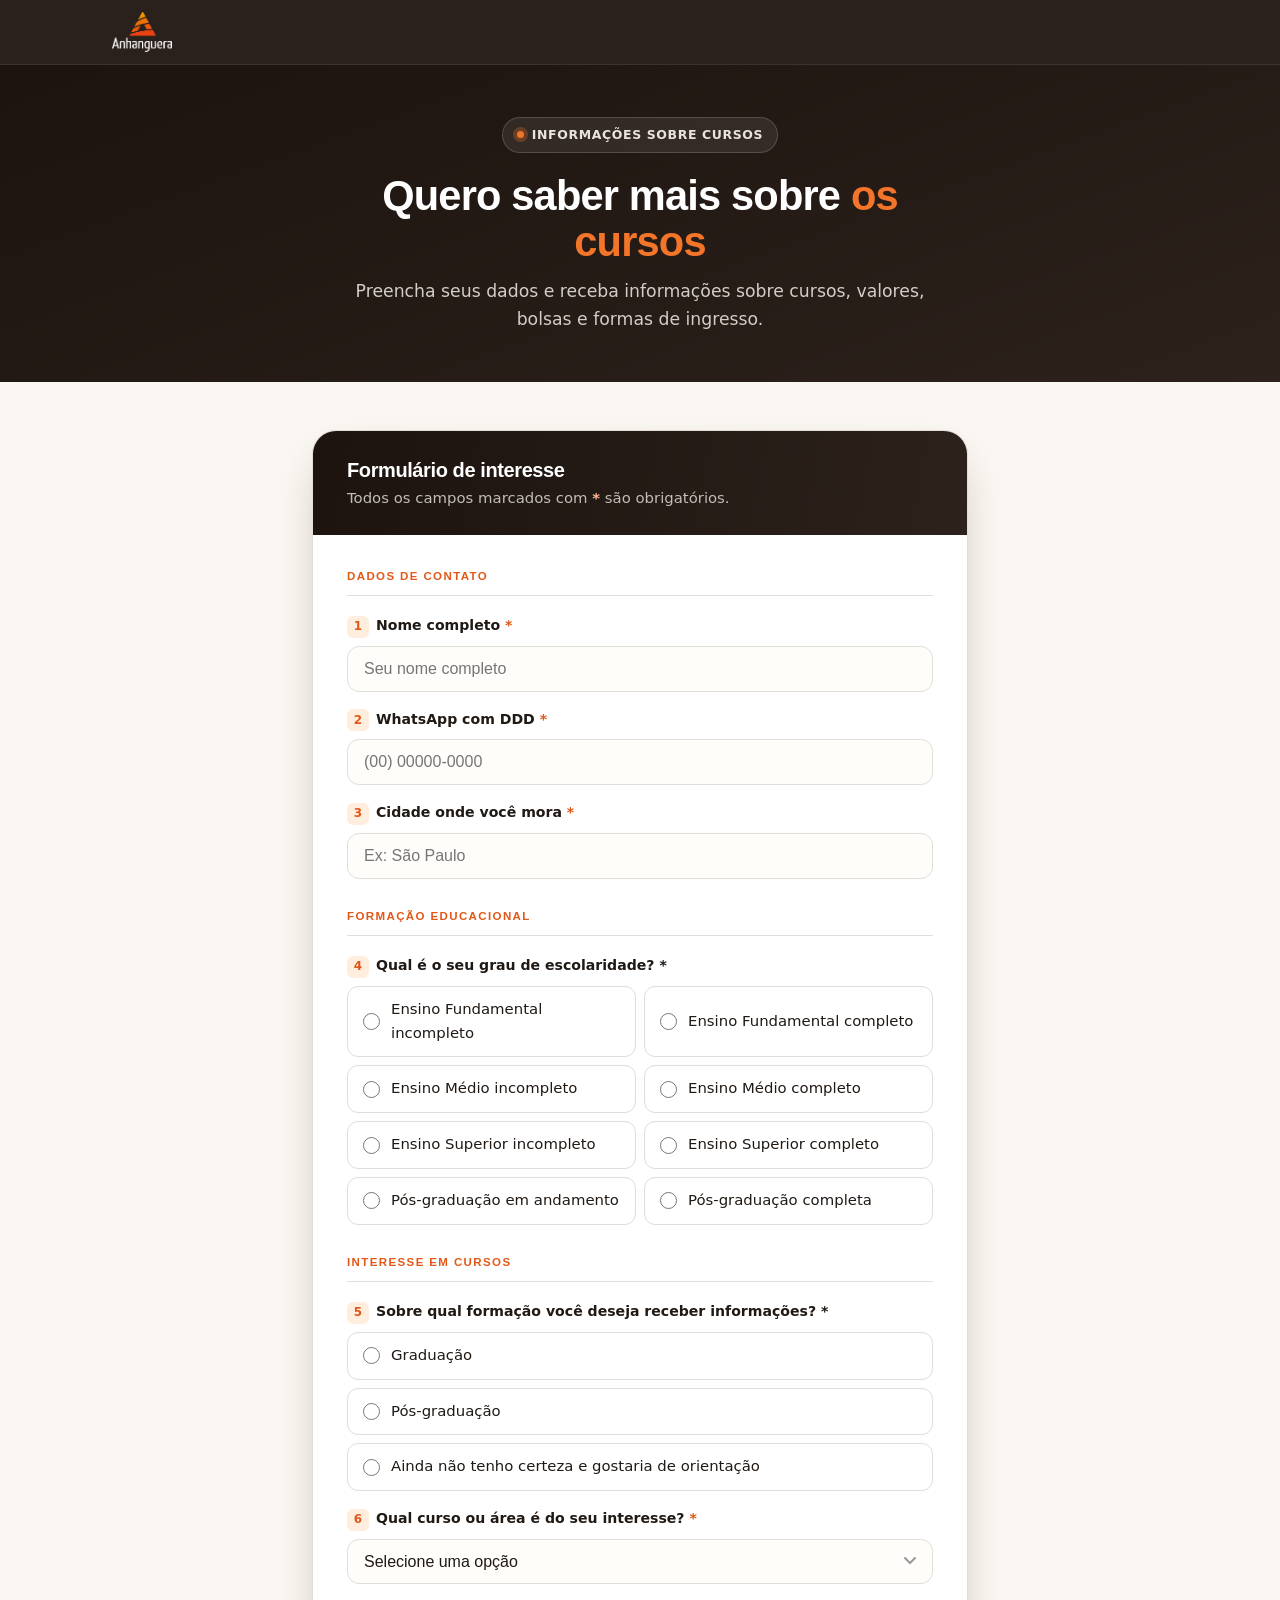
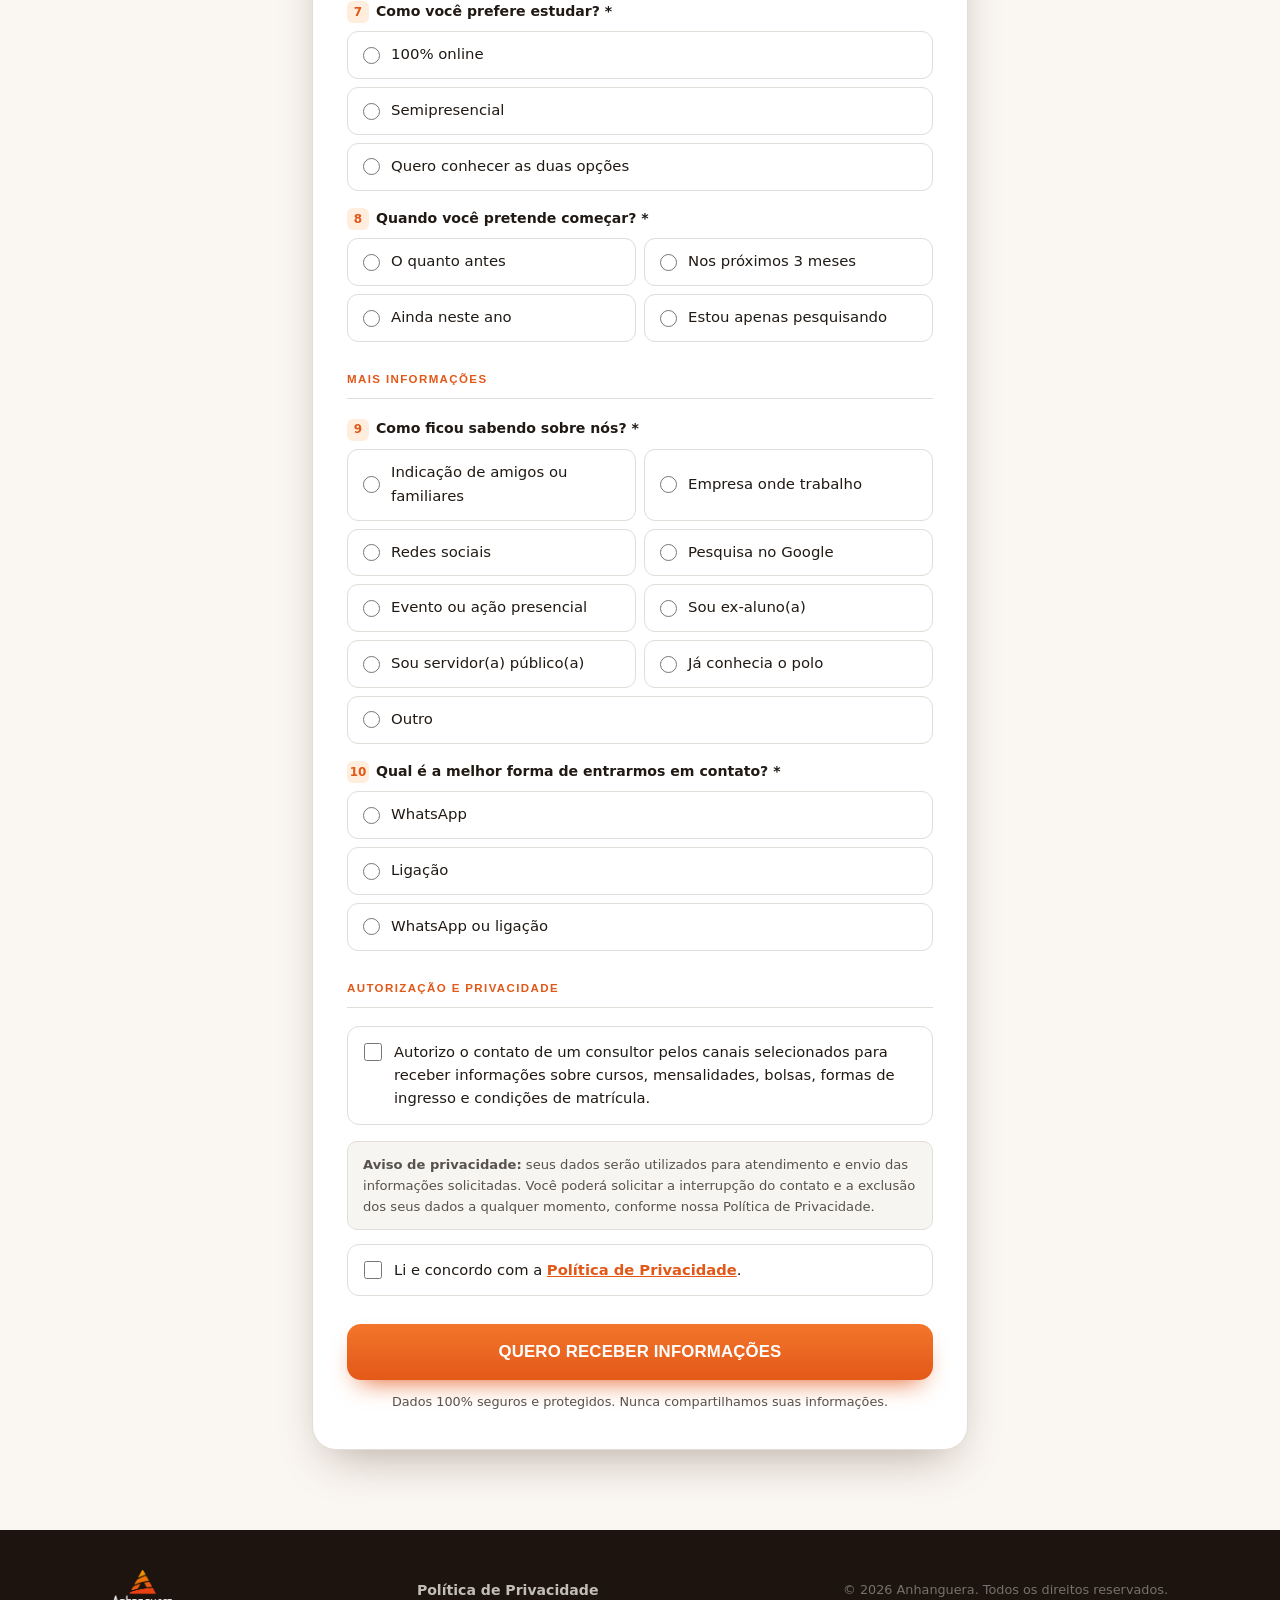
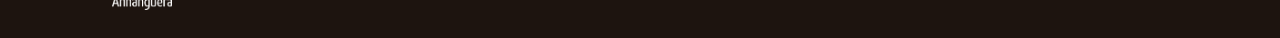
==== index.html @ dcc7cdaf "Primeiro commit" ====
<!DOCTYPE html>
<html lang="pt-BR">
<head>
<meta charset="UTF-8" />
<meta name="viewport" content="width=device-width, initial-scale=1.0" />
<title>Quero saber mais sobre os cursos — Anhanguera</title>
<meta name="description" content="Preencha seus dados e receba informações sobre cursos, valores, bolsas e formas de ingresso." />
<meta http-equiv="Content-Security-Policy" content="default-src 'self'; script-src 'self'; style-src 'self' 'unsafe-inline' https://fonts.googleapis.com; font-src 'self' https://fonts.gstatic.com; img-src 'self' data: blob:; connect-src 'self' https://script.google.com https://script.googleusercontent.com; frame-ancestors 'none'; base-uri 'self'; object-src 'none'; form-action 'self';" />
<meta name="referrer" content="strict-origin-when-cross-origin" />
<link rel="icon" type="image/png" href="assets/anhanguera-logo-colorido-vertical2.png" />
<link rel="preconnect" href="https://fonts.googleapis.com" />
<link rel="preconnect" href="https://fonts.gstatic.com" crossorigin />
<link href="https://fonts.googleapis.com/css2?family=Montserrat:wght@600;700;800;900&family=Manrope:wght@400;500;600;700&display=swap" rel="stylesheet" />
<link rel="stylesheet" href="style.css" />
<script src="script.js" defer></script>
</head>
<body>

<!-- ============ HEADER ============ -->
<header>
  <div class="wrap nav">
    <a class="logo" href="#" aria-label="Anhanguera">
      <img src="assets/anhanguera-logo-colorido-vertical.png" alt="Anhanguera" class="logo-img" />
    </a>
  </div>
</header>

<!-- ============ HERO ============ -->
<section class="page-hero">
  <div class="wrap reveal">
    <span class="tag"><span class="tag-dot"></span>Informações sobre cursos</span>
    <h1>Quero saber mais sobre <em>os cursos</em></h1>
    <p>Preencha seus dados e receba informações sobre cursos, valores, bolsas e formas de ingresso.</p>
  </div>
</section>

<!-- ============ FORM ============ -->
<section class="form-area">
  <div class="wrap">

    <div class="form-card reveal" id="formCard">

      <div class="form-card-header">
        <h2>Formulário de interesse</h2>
        <p>Todos os campos marcados com <strong style="color:oklch(0.85 0.10 47)">*</strong> são obrigatórios.</p>
      </div>

      <div class="form-body">
        <form id="leadForm" novalidate autocomplete="on">

          <!-- ── DADOS DE CONTATO ── -->
          <div class="form-group">
            <div class="form-group-title">Dados de contato</div>

            <div class="field">
              <label class="field-label" for="nome">
                <span class="q-num">1</span>Nome completo <span class="req">*</span>
              </label>
              <input type="text" id="nome" name="nome" autocomplete="name" placeholder="Seu nome completo" required />
              <span class="err">Informe seu nome completo.</span>
            </div>

            <div class="field">
              <label class="field-label" for="whatsapp">
                <span class="q-num">2</span>WhatsApp com DDD <span class="req">*</span>
              </label>
              <input type="tel" id="whatsapp" name="whatsapp" inputmode="numeric" autocomplete="tel" placeholder="(00) 00000-0000" required />
              <span class="err">Informe um WhatsApp válido com DDD.</span>
            </div>

            <div class="field">
              <label class="field-label" for="cidade">
                <span class="q-num">3</span>Cidade onde você mora <span class="req">*</span>
              </label>
              <input type="text" id="cidade" name="cidade" autocomplete="address-level2" placeholder="Ex: São Paulo" required />
              <span class="err">Informe sua cidade.</span>
            </div>
          </div>

          <!-- ── ESCOLARIDADE ── -->
          <div class="form-group">
            <div class="form-group-title">Formação educacional</div>

            <div class="field">
              <div class="field-label">
                <span class="q-num">4</span>Qual é o seu grau de escolaridade? <span class="req">*</span>
              </div>
              <div class="radio-group two-col">
                <label class="radio-pill">
                  <input type="radio" name="escolaridade" value="Ensino Fundamental incompleto" required />
                  <span>Ensino Fundamental incompleto</span>
                </label>
                <label class="radio-pill">
                  <input type="radio" name="escolaridade" value="Ensino Fundamental completo" />
                  <span>Ensino Fundamental completo</span>
                </label>
                <label class="radio-pill">
                  <input type="radio" name="escolaridade" value="Ensino Médio incompleto" />
                  <span>Ensino Médio incompleto</span>
                </label>
                <label class="radio-pill">
                  <input type="radio" name="escolaridade" value="Ensino Médio completo" />
                  <span>Ensino Médio completo</span>
                </label>
                <label class="radio-pill">
                  <input type="radio" name="escolaridade" value="Ensino Superior incompleto" />
                  <span>Ensino Superior incompleto</span>
                </label>
                <label class="radio-pill">
                  <input type="radio" name="escolaridade" value="Ensino Superior completo" />
                  <span>Ensino Superior completo</span>
                </label>
                <label class="radio-pill">
                  <input type="radio" name="escolaridade" value="Pós-graduação em andamento" />
                  <span>Pós-graduação em andamento</span>
                </label>
                <label class="radio-pill">
                  <input type="radio" name="escolaridade" value="Pós-graduação completa" />
                  <span>Pós-graduação completa</span>
                </label>
              </div>
              <span class="err">Selecione seu grau de escolaridade.</span>
            </div>
          </div>

          <!-- ── INTERESSE EM CURSOS ── -->
          <div class="form-group">
            <div class="form-group-title">Interesse em cursos</div>

            <div class="field">
              <div class="field-label">
                <span class="q-num">5</span>Sobre qual formação você deseja receber informações? <span class="req">*</span>
              </div>
              <div class="radio-group">
                <label class="radio-pill">
                  <input type="radio" name="formacao" value="Graduação" required />
                  <span>Graduação</span>
                </label>
                <label class="radio-pill">
                  <input type="radio" name="formacao" value="Pós-graduação" />
                  <span>Pós-graduação</span>
                </label>
                <label class="radio-pill">
                  <input type="radio" name="formacao" value="Ainda não tenho certeza e gostaria de orientação" />
                  <span>Ainda não tenho certeza e gostaria de orientação</span>
                </label>
              </div>
              <span class="err">Selecione uma opção.</span>
            </div>

            <div class="field">
              <label class="field-label" for="curso">
                <span class="q-num">6</span>Qual curso ou área é do seu interesse? <span class="req">*</span>
              </label>
              <select id="curso" name="curso" required>
                <option value="" disabled selected>Selecione uma opção</option>
                <optgroup label="── Graduação ──">
                  <option value="Administração">Administração</option>
                  <option value="Análise e Desenvolvimento de Sistemas">Análise e Desenvolvimento de Sistemas</option>
                  <option value="Biomedicina">Biomedicina</option>
                  <option value="Ciências Contábeis">Ciências Contábeis</option>
                  <option value="Direito">Direito</option>
                  <option value="Educação Física">Educação Física</option>
                  <option value="Enfermagem">Enfermagem</option>
                  <option value="Engenharia Civil">Engenharia Civil</option>
                  <option value="Engenharia de Produção">Engenharia de Produção</option>
                  <option value="Engenharia Elétrica">Engenharia Elétrica</option>
                  <option value="Engenharia Mecânica">Engenharia Mecânica</option>
                  <option value="Farmácia">Farmácia</option>
                  <option value="Fisioterapia">Fisioterapia</option>
                  <option value="Gestão Comercial">Gestão Comercial</option>
                  <option value="Gestão de Recursos Humanos">Gestão de Recursos Humanos</option>
                  <option value="Jornalismo">Jornalismo</option>
                  <option value="Logística">Logística</option>
                  <option value="Marketing">Marketing</option>
                  <option value="Medicina Veterinária">Medicina Veterinária</option>
                  <option value="Nutrição">Nutrição</option>
                  <option value="Pedagogia">Pedagogia</option>
                  <option value="Psicologia">Psicologia</option>
                  <option value="Publicidade e Propaganda">Publicidade e Propaganda</option>
                  <option value="Segurança do Trabalho">Segurança do Trabalho</option>
                  <option value="Serviço Social">Serviço Social</option>
                  <option value="Sistemas de Informação">Sistemas de Informação</option>
                  <option value="Turismo">Turismo</option>
                </optgroup>
                <optgroup label="── Pós-graduação ──">
                  <option value="MBA em Gestão Empresarial">MBA em Gestão Empresarial</option>
                  <option value="MBA em Marketing">MBA em Marketing</option>
                  <option value="MBA em Recursos Humanos">MBA em Recursos Humanos</option>
                  <option value="MBA em Finanças e Controladoria">MBA em Finanças e Controladoria</option>
                  <option value="MBA em Gestão de Projetos">MBA em Gestão de Projetos</option>
                  <option value="MBA em Logística e Supply Chain">MBA em Logística e Supply Chain</option>
                  <option value="Especialização em Educação">Especialização em Educação</option>
                  <option value="Especialização em Saúde">Especialização em Saúde</option>
                  <option value="Especialização em Direito">Especialização em Direito</option>
                </optgroup>
                <optgroup label="──────────────">
                  <option value="Outro curso ou área">Outro curso ou área</option>
                  <option value="Ainda não sei qual curso escolher">Ainda não sei qual curso escolher</option>
                </optgroup>
              </select>
              <span class="err">Selecione um curso ou área de interesse.</span>
            </div>

            <div class="field">
              <div class="field-label">
                <span class="q-num">7</span>Como você prefere estudar? <span class="req">*</span>
              </div>
              <div class="radio-group">
                <label class="radio-pill">
                  <input type="radio" name="modalidade" value="100% online" required />
                  <span>100% online</span>
                </label>
                <label class="radio-pill">
                  <input type="radio" name="modalidade" value="Semipresencial" />
                  <span>Semipresencial</span>
                </label>
                <label class="radio-pill">
                  <input type="radio" name="modalidade" value="Quero conhecer as duas opções" />
                  <span>Quero conhecer as duas opções</span>
                </label>
              </div>
              <span class="err">Selecione uma modalidade.</span>
            </div>

            <div class="field">
              <div class="field-label">
                <span class="q-num">8</span>Quando você pretende começar? <span class="req">*</span>
              </div>
              <div class="radio-group two-col">
                <label class="radio-pill">
                  <input type="radio" name="quando" value="O quanto antes" required />
                  <span>O quanto antes</span>
                </label>
                <label class="radio-pill">
                  <input type="radio" name="quando" value="Nos próximos 3 meses" />
                  <span>Nos próximos 3 meses</span>
                </label>
                <label class="radio-pill">
                  <input type="radio" name="quando" value="Ainda neste ano" />
                  <span>Ainda neste ano</span>
                </label>
                <label class="radio-pill">
                  <input type="radio" name="quando" value="Estou apenas pesquisando" />
                  <span>Estou apenas pesquisando</span>
                </label>
              </div>
              <span class="err">Selecione uma opção.</span>
            </div>
          </div>

          <!-- ── COMO SOUBE / CONTATO ── -->
          <div class="form-group">
            <div class="form-group-title">Mais informações</div>

            <div class="field">
              <div class="field-label">
                <span class="q-num">9</span>Como ficou sabendo sobre nós? <span class="req">*</span>
              </div>
              <div class="radio-group two-col">
                <label class="radio-pill">
                  <input type="radio" name="origem" value="Indicação de amigos ou familiares" required />
                  <span>Indicação de amigos ou familiares</span>
                </label>
                <label class="radio-pill">
                  <input type="radio" name="origem" value="Empresa onde trabalho" />
                  <span>Empresa onde trabalho</span>
                </label>
                <label class="radio-pill">
                  <input type="radio" name="origem" value="Redes sociais" />
                  <span>Redes sociais</span>
                </label>
                <label class="radio-pill">
                  <input type="radio" name="origem" value="Pesquisa no Google" />
                  <span>Pesquisa no Google</span>
                </label>
                <label class="radio-pill">
                  <input type="radio" name="origem" value="Evento ou ação presencial" />
                  <span>Evento ou ação presencial</span>
                </label>
                <label class="radio-pill">
                  <input type="radio" name="origem" value="Sou ex-aluno(a)" />
                  <span>Sou ex-aluno(a)</span>
                </label>
                <label class="radio-pill">
                  <input type="radio" name="origem" value="Sou servidor(a) público(a)" />
                  <span>Sou servidor(a) público(a)</span>
                </label>
                <label class="radio-pill">
                  <input type="radio" name="origem" value="Já conhecia o polo" />
                  <span>Já conhecia o polo</span>
                </label>
                <label class="radio-pill" style="grid-column:1/-1">
                  <input type="radio" name="origem" value="Outro" />
                  <span>Outro</span>
                </label>
              </div>
              <span class="err">Selecione uma opção.</span>
            </div>

            <div class="field">
              <div class="field-label">
                <span class="q-num">10</span>Qual é a melhor forma de entrarmos em contato? <span class="req">*</span>
              </div>
              <div class="radio-group">
                <label class="radio-pill">
                  <input type="radio" name="contatoPref" value="WhatsApp" required />
                  <span>WhatsApp</span>
                </label>
                <label class="radio-pill">
                  <input type="radio" name="contatoPref" value="Ligação" />
                  <span>Ligação</span>
                </label>
                <label class="radio-pill">
                  <input type="radio" name="contatoPref" value="WhatsApp ou ligação" />
                  <span>WhatsApp ou ligação</span>
                </label>
              </div>
              <span class="err">Selecione uma opção.</span>
            </div>
          </div>

          <!-- ── AUTORIZAÇÃO ── -->
          <div class="form-group">
            <div class="form-group-title">Autorização e privacidade</div>

            <div class="field">
              <label class="checkbox-pill">
                <input type="checkbox" name="autorizaContato" value="Sim" required />
                <span>Autorizo o contato de um consultor pelos canais selecionados para receber informações sobre cursos, mensalidades, bolsas, formas de ingresso e condições de matrícula.</span>
              </label>
              <span class="err">Esta autorização é necessária para prosseguir.</span>
            </div>

            <div class="privacy-note">
              <strong>Aviso de privacidade:</strong> seus dados serão utilizados para atendimento e envio das informações solicitadas. Você poderá solicitar a interrupção do contato e a exclusão dos seus dados a qualquer momento, conforme nossa Política de Privacidade.
            </div>

            <div class="field">
              <label class="checkbox-pill">
                <input type="checkbox" name="politicaPriv" value="Sim" required />
                <span>Li e concordo com a <a href="legal.html" target="_blank" rel="noopener noreferrer">Política de Privacidade</a>.</span>
              </label>
              <span class="err">Você precisa aceitar a Política de Privacidade.</span>
            </div>
          </div>

          <!-- Honeypot anti-spam -->
          <input type="text" name="website" id="hp_website" autocomplete="off" tabindex="-1" aria-hidden="true" style="display:none!important;position:absolute;left:-9999px;width:0;height:0" />

          <div class="form-submit">
            <button type="submit" class="btn btn-submit" id="submitBtn">QUERO RECEBER INFORMAÇÕES</button>
            <p class="form-note">Dados 100% seguros e protegidos. Nunca compartilhamos suas informações.</p>
          </div>

        </form>
      </div><!-- /form-body -->

      <div class="form-success">
        <div class="s-icon">🎉</div>
        <h3>Cadastro realizado com sucesso!</h3>
        <p>Nossa equipe entrará em contato em breve com informações sobre cursos, valores e bolsas disponíveis para você.</p>
      </div>

    </div><!-- /form-card -->

  </div>
</section>

<!-- ============ FOOTER ============ -->
<footer>
  <div class="wrap foot-inner">
    <a class="logo" href="#"><img src="assets/anhanguera-logo-colorido-vertical.png" alt="Anhanguera" class="logo-img" /></a>
    <nav class="foot-links">
      <a href="legal.html">Política de Privacidade</a>
    </nav>
    <p class="foot-copy">© 2026 Anhanguera. Todos os direitos reservados.</p>
  </div>
</footer>

</body>
</html>
---- style.css ----
:root{
  --orange:        oklch(0.70 0.175 47);
  --orange-strong: oklch(0.635 0.185 41);
  --orange-soft:   oklch(0.96 0.03 60);
  --ink:           oklch(0.22 0.015 55);
  --ink-soft:      oklch(0.44 0.012 55);
  --bg:            oklch(0.995 0.004 80);
  --bg-warm:       oklch(0.975 0.008 70);
  --line:          oklch(0.90 0.008 70);
  --dark:          oklch(0.20 0.018 50);
  --dark-2:        oklch(0.26 0.02 48);
  --white:         oklch(0.995 0.003 80);
  --radius:        16px;
  --shadow:        0 20px 48px -18px oklch(0.30 0.05 50 / 0.40);
  --shadow-sm:     0 8px 22px -14px oklch(0.30 0.05 50 / 0.35);
  --maxw:          780px;
}
*{box-sizing:border-box;margin:0;padding:0}
html{scroll-behavior:smooth}
body{
  font-family:'Manrope',system-ui,sans-serif;
  color:var(--ink);
  background:var(--bg-warm);
  line-height:1.6;
  -webkit-font-smoothing:antialiased;
  overflow-x:hidden;
}
h1,h2,h3,h4{font-family:'Montserrat',sans-serif;line-height:1.1;letter-spacing:-0.02em;color:var(--ink)}
a{color:inherit;text-decoration:none}
img{max-width:100%;display:block}
.wrap{width:100%;max-width:var(--maxw);margin:0 auto;padding:0 22px}

/* ---------- button ---------- */
.btn{
  display:inline-flex;align-items:center;justify-content:center;gap:.5rem;
  font-family:'Montserrat',sans-serif;font-weight:700;font-size:1rem;
  padding:16px 28px;border-radius:999px;border:none;cursor:pointer;
  background:linear-gradient(180deg,var(--orange),var(--orange-strong));
  color:#fff;box-shadow:0 12px 26px -12px var(--orange-strong);
  transition:transform .18s ease, box-shadow .18s ease, filter .18s ease;
  text-align:center;
}
.btn:hover{transform:translateY(-2px);filter:brightness(1.04);box-shadow:0 18px 32px -14px var(--orange-strong)}
.btn:active{transform:translateY(0)}
.btn:disabled{opacity:.6;cursor:not-allowed;transform:none}

/* ---------- header ---------- */
header{
  position:sticky;top:0;z-index:50;
  background:oklch(0.20 0.018 50 / 0.94);
  backdrop-filter:blur(12px);
  border-bottom:1px solid oklch(1 0 0 / 0.08);
}
.nav{display:flex;align-items:center;justify-content:space-between;height:64px;max-width:1100px}
.logo{display:flex;align-items:center;gap:12px;color:#fff;font-family:'Montserrat';font-weight:800;font-size:1.1rem;letter-spacing:-0.01em}
.logo-img{height:40px;max-height:40px;width:auto;max-width:140px;object-fit:contain;display:block}

/* ---------- page hero ---------- */
.page-hero{
  background:linear-gradient(160deg,var(--dark) 0%,var(--dark-2) 100%);
  padding:52px 22px 48px;
  text-align:center;
}
.page-hero .wrap{max-width:640px}
.page-hero h1{
  font-size:clamp(1.7rem,4.5vw,2.6rem);
  font-weight:900;
  color:#fff;
  margin-bottom:14px;
}
.page-hero h1 em{font-style:normal;color:var(--orange)}
.page-hero p{
  color:oklch(0.85 0.01 70);
  font-size:1.08rem;
  max-width:36em;
  margin:0 auto;
}
.page-hero .tag{
  display:inline-flex;align-items:center;gap:8px;
  background:oklch(1 0 0 / 0.08);border:1px solid oklch(1 0 0 / 0.16);
  color:oklch(0.92 0.01 70);font-weight:600;font-size:.78rem;letter-spacing:.05em;text-transform:uppercase;
  padding:7px 14px;border-radius:999px;margin-bottom:20px;
}
.tag-dot{width:7px;height:7px;border-radius:50%;background:var(--orange);flex:none;
  box-shadow:0 0 0 4px oklch(0.70 0.175 47 / 0.28)}

/* ---------- form area ---------- */
.form-area{padding:48px 0 80px}
.form-area .wrap{max-width:700px}

.form-card{
  background:#fff;
  border-radius:24px;
  box-shadow:var(--shadow);
  border:1px solid var(--line);
  overflow:hidden;
}
.form-card-header{
  background:linear-gradient(100deg,var(--dark),var(--dark-2));
  padding:28px 34px 24px;
}
.form-card-header h2{
  color:#fff;
  font-size:1.25rem;
  font-weight:800;
  margin-bottom:6px;
}
.form-card-header p{
  color:oklch(0.80 0.01 70);
  font-size:.93rem;
}

.form-body{padding:32px 34px 36px}
@media(max-width:560px){.form-body{padding:24px 20px 28px}.form-card-header{padding:22px 20px 18px}}

/* ---------- form groups ---------- */
.form-group{margin-bottom:28px}
.form-group-title{
  font-family:'Montserrat',sans-serif;
  font-weight:700;
  font-size:.72rem;
  letter-spacing:.12em;
  text-transform:uppercase;
  color:var(--orange-strong);
  margin-bottom:18px;
  padding-bottom:10px;
  border-bottom:1px solid var(--line);
}

/* ---------- field ---------- */
.field{margin-bottom:16px}
.field:last-of-type{margin-bottom:0}

label.field-label,
.field > .field-label{
  display:block;
  font-weight:700;
  font-size:.88rem;
  margin-bottom:8px;
  color:var(--ink);
}
.field-label .q-num{
  display:inline-flex;align-items:center;justify-content:center;
  width:22px;height:22px;border-radius:6px;
  background:var(--orange-soft);color:var(--orange-strong);
  font-size:.75rem;font-weight:800;
  margin-right:7px;flex:none;
}
label .req{color:var(--orange-strong)}

input[type="text"],
input[type="tel"],
select{
  width:100%;font-family:'Manrope',sans-serif;font-size:1rem;color:var(--ink);
  padding:13px 16px;border:1.5px solid var(--line);border-radius:12px;background:var(--bg);
  transition:border-color .15s, box-shadow .15s;
}
input[type="text"]:focus,
input[type="tel"]:focus,
select:focus{
  outline:none;
  border-color:var(--orange);
  box-shadow:0 0 0 3px oklch(0.70 0.175 47 / 0.16);
}
select{
  appearance:none;
  background-image:url("data:image/svg+xml,%3Csvg xmlns='http://www.w3.org/2000/svg' width='12' height='8' viewBox='0 0 12 8'%3E%3Cpath d='M1 1l5 5 5-5' stroke='%23999' stroke-width='2' fill='none' stroke-linecap='round'/%3E%3C/svg%3E");
  background-repeat:no-repeat;
  background-position:right 16px center;
  padding-right:40px;
}

/* ---------- radio pills ---------- */
.radio-group{display:flex;flex-direction:column;gap:8px}
.radio-group.two-col{display:grid;grid-template-columns:1fr 1fr;gap:8px}
@media(max-width:520px){.radio-group.two-col{grid-template-columns:1fr}}

.radio-pill{
  display:flex;align-items:center;gap:11px;
  padding:11px 15px;
  border:1.5px solid var(--line);
  border-radius:11px;
  cursor:pointer;
  transition:border-color .15s, background .15s;
  font-size:.93rem;
  color:var(--ink);
  user-select:none;
}
.radio-pill:hover{
  border-color:var(--orange);
  background:var(--orange-soft);
}
.radio-pill input[type="radio"]{
  width:17px;height:17px;flex:none;
  accent-color:var(--orange-strong);
  cursor:pointer;
}
.radio-pill:has(input:checked){
  border-color:var(--orange-strong);
  background:var(--orange-soft);
  font-weight:600;
  color:var(--orange-strong);
}

/* ---------- checkbox pill ---------- */
.checkbox-pill{
  display:flex;align-items:flex-start;gap:12px;
  padding:14px 16px;
  border:1.5px solid var(--line);
  border-radius:12px;
  cursor:pointer;
  transition:border-color .15s, background .15s;
  font-size:.92rem;
  color:var(--ink);
  user-select:none;
  line-height:1.55;
}
.checkbox-pill:hover{border-color:var(--orange);background:var(--orange-soft)}
.checkbox-pill input[type="checkbox"]{
  width:18px;height:18px;flex:none;margin-top:2px;
  accent-color:var(--orange-strong);
  cursor:pointer;
}
.checkbox-pill:has(input:checked){
  border-color:var(--orange-strong);
  background:var(--orange-soft);
}
.checkbox-pill a{color:var(--orange-strong);text-decoration:underline;font-weight:600}

/* ---------- error state ---------- */
.err{color:var(--orange-strong);font-size:.8rem;margin-top:6px;display:none;font-weight:600}
.field.invalid input[type="text"],
.field.invalid input[type="tel"],
.field.invalid select{border-color:var(--orange-strong)}
.field.invalid .err{display:block}
.field.invalid .radio-group .radio-pill:first-child,
.field.invalid .checkbox-pill{border-color:var(--orange-strong)}

/* ---------- privacy note ---------- */
.privacy-note{
  font-size:.82rem;
  color:var(--ink-soft);
  background:oklch(0.97 0.005 80);
  border-radius:10px;
  padding:12px 15px;
  margin-bottom:14px;
  line-height:1.6;
  border:1px solid var(--line);
}

/* ---------- submit ---------- */
.form-submit{margin-top:24px}
.btn-submit{
  width:100%;padding:18px;font-size:1.05rem;
  border-radius:14px;
  letter-spacing:.01em;
}
.form-note{font-size:.8rem;color:var(--ink-soft);margin-top:12px;text-align:center}

/* ---------- success state ---------- */
.form-success{display:none;text-align:center;padding:52px 24px}
.form-success .s-icon{font-size:3.2rem;margin-bottom:14px}
.form-success h3{font-size:1.6rem;font-weight:800;margin-bottom:10px}
.form-success p{color:var(--ink-soft);font-size:1.02rem;max-width:28em;margin:0 auto}
.form-card.done .form-body{display:none}
.form-card.done .form-success{display:block}

/* ---------- footer ---------- */
footer{background:var(--dark);color:oklch(0.80 0.01 70);padding:40px 0 28px}
.foot-inner{
  display:flex;flex-direction:row;align-items:center;justify-content:space-between;
  gap:20px;flex-wrap:wrap;max-width:1100px;
}
.foot-links{display:flex;gap:22px;flex-wrap:wrap;justify-content:center}
.foot-links a{font-size:.88rem;font-weight:600;transition:color .15s}
.foot-links a:hover{color:var(--orange)}
.foot-copy{font-size:.8rem;color:oklch(0.55 0.01 70)}

/* ---------- reveal ---------- */
.reveal{opacity:0;transform:translateY(20px);transition:opacity .55s ease, transform .55s ease}
.reveal.in{opacity:1;transform:none}
@media(prefers-reduced-motion:reduce){.reveal{opacity:1;transform:none}}

/* ---------- legal ---------- */
.legal-hero{background:var(--dark);padding:56px 0 36px;text-align:center}
.legal-hero h1{color:#fff;font-size:clamp(1.5rem,4vw,2.2rem);margin-bottom:10px}
.legal-hero p{color:oklch(0.80 0.01 70);font-size:.93rem}
.legal-body{max-width:800px;margin:0 auto;padding:52px 22px 80px}
.legal-section{margin-bottom:64px}
.legal-section:last-child{margin-bottom:0}
.legal-section h2{font-size:1.5rem;color:var(--ink);margin-bottom:6px;padding-top:6px;border-top:3px solid var(--orange);display:inline-block}
.legal-section .updated{font-size:.82rem;color:var(--ink-soft);margin-bottom:28px;margin-top:4px}
.legal-section h3{font-size:1.03rem;color:var(--ink);margin:26px 0 8px}
.legal-section p{color:var(--ink-soft);margin-bottom:12px;line-height:1.75}
.legal-section ul{color:var(--ink-soft);margin:6px 0 12px 20px;line-height:1.75}
.legal-section ul li{margin-bottom:5px}
.legal-section a{color:var(--orange-strong);text-decoration:underline}
.back-bar{background:var(--bg-warm);border-bottom:1px solid var(--line);padding:11px 22px}
.back-bar .wrap{display:flex;align-items:center;gap:8px;font-size:.87rem;color:var(--ink-soft);max-width:1100px}
.back-bar a{color:var(--orange-strong);font-weight:600}
.divider{border:none;border-top:1px solid var(--line);margin:0}
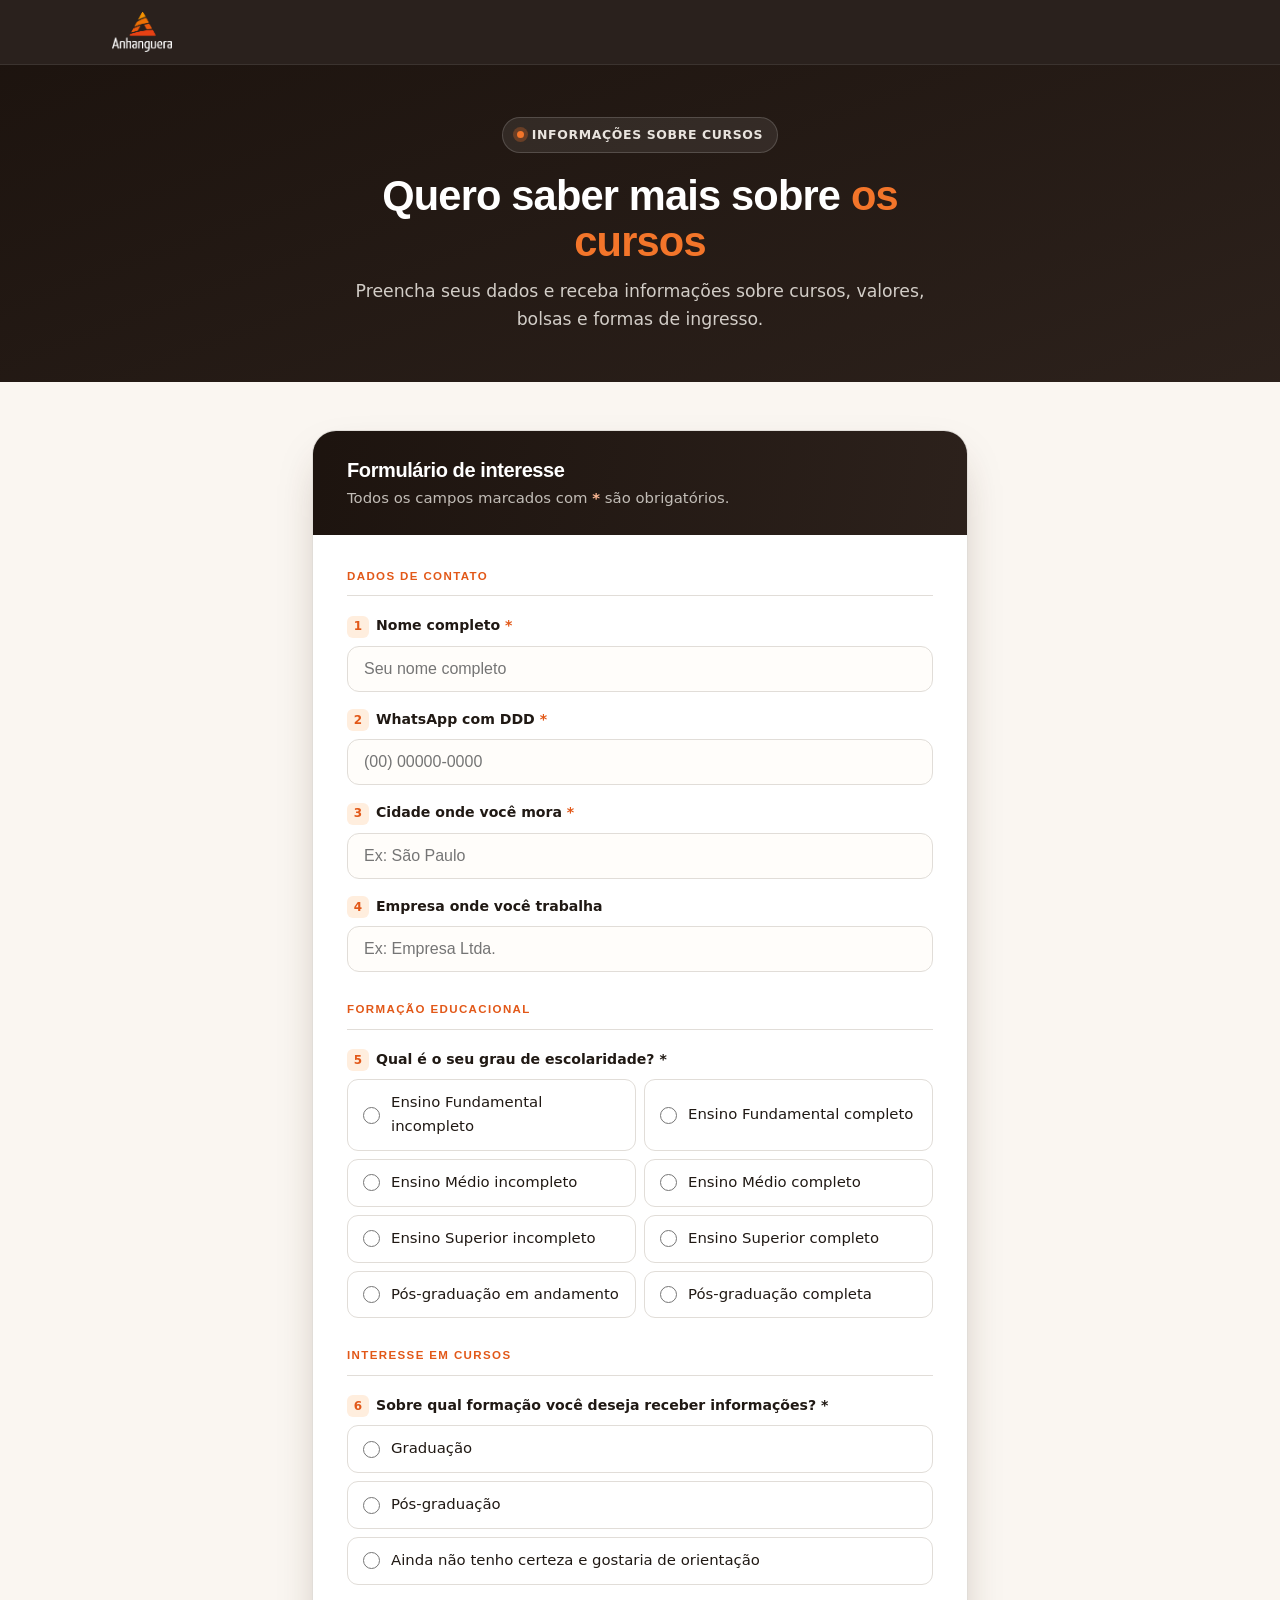
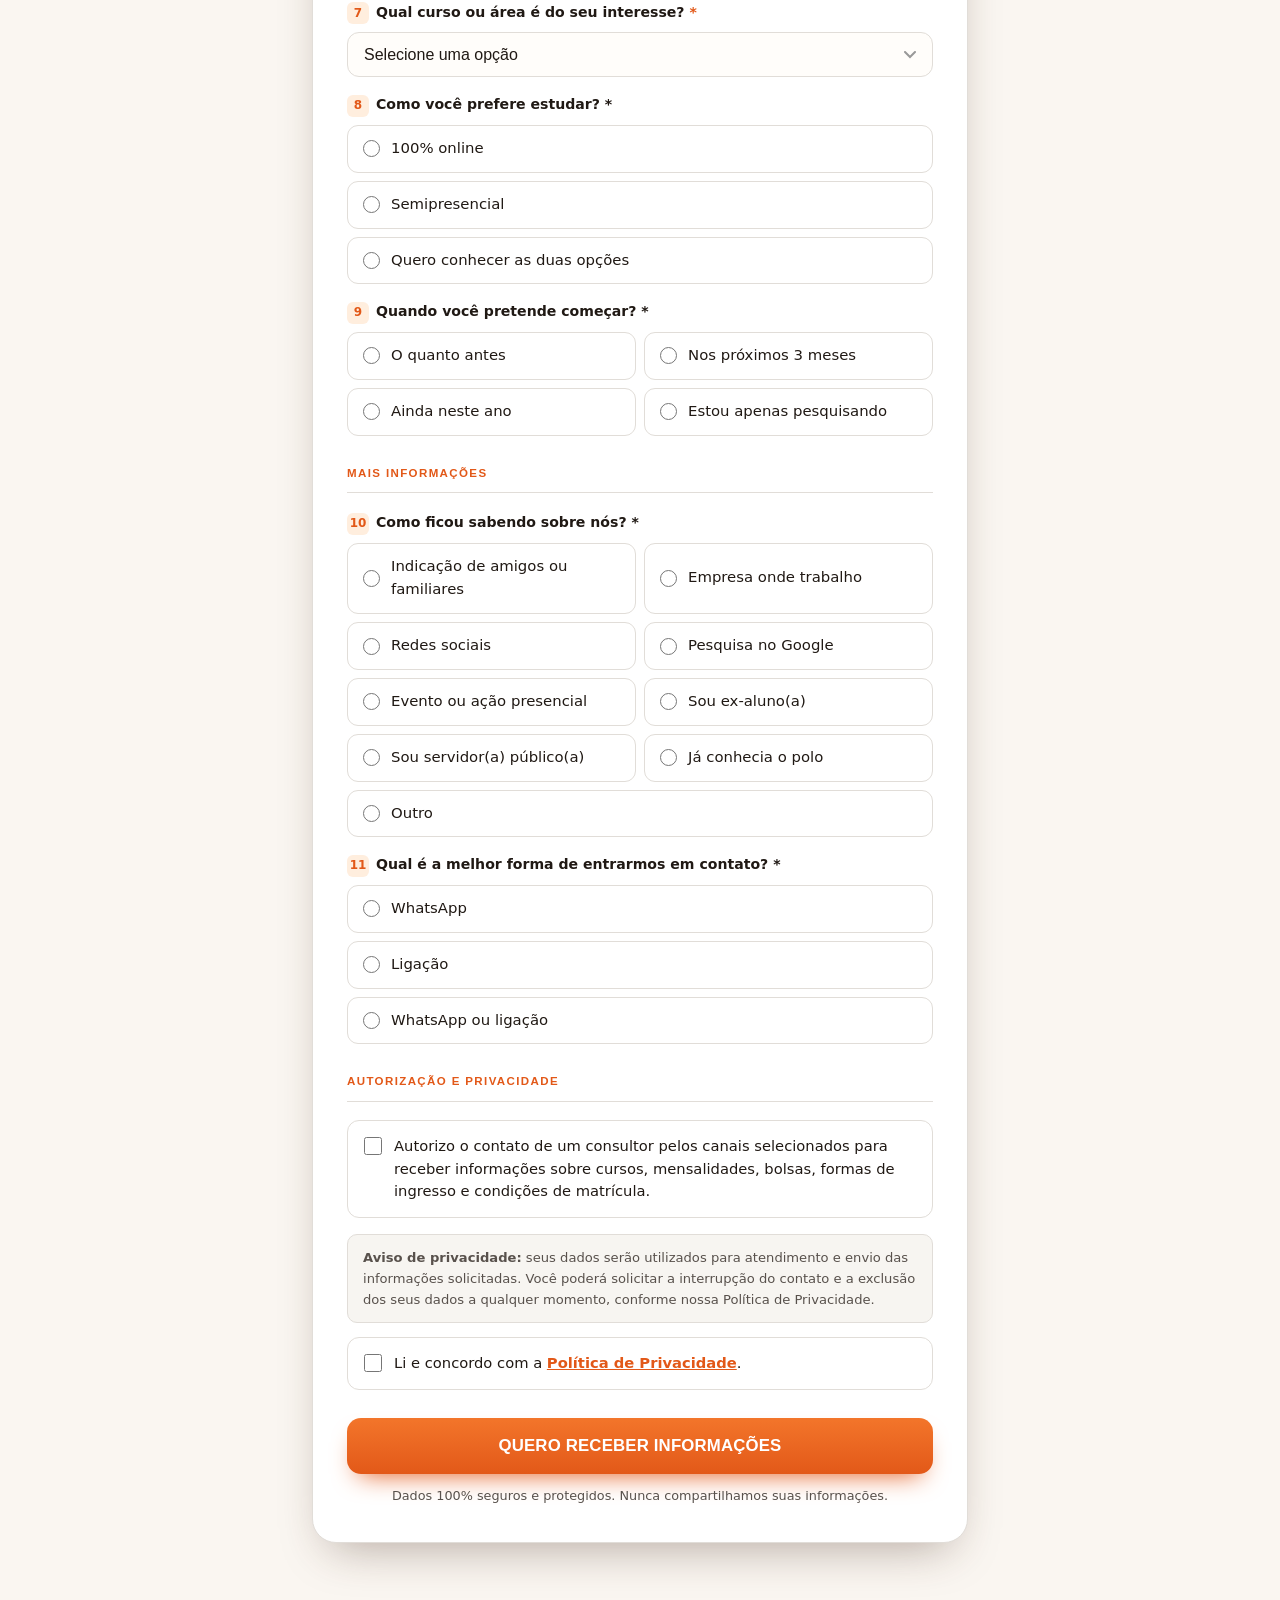
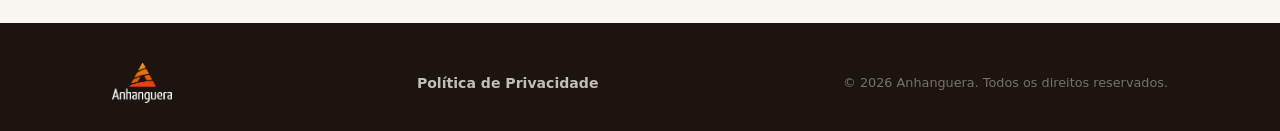
==== commit d714faf1: "Add um campo" ====
--- a/index.html
+++ b/index.html
@@ -75,6 +75,13 @@
               <input type="text" id="cidade" name="cidade" autocomplete="address-level2" placeholder="Ex: São Paulo" required />
               <span class="err">Informe sua cidade.</span>
             </div>
+
+            <div class="field">
+              <label class="field-label" for="empresa">
+                <span class="q-num">4</span>Empresa onde você trabalha
+              </label>
+              <input type="text" id="empresa" name="empresa" autocomplete="organization" placeholder="Ex: Empresa Ltda." />
+            </div>
           </div>
 
           <!-- ── ESCOLARIDADE ── -->
@@ -83,7 +90,7 @@
 
             <div class="field">
               <div class="field-label">
-                <span class="q-num">4</span>Qual é o seu grau de escolaridade? <span class="req">*</span>
+                <span class="q-num">5</span>Qual é o seu grau de escolaridade? <span class="req">*</span>
               </div>
               <div class="radio-group two-col">
                 <label class="radio-pill">
@@ -129,7 +136,7 @@
 
             <div class="field">
               <div class="field-label">
-                <span class="q-num">5</span>Sobre qual formação você deseja receber informações? <span class="req">*</span>
+                <span class="q-num">6</span>Sobre qual formação você deseja receber informações? <span class="req">*</span>
               </div>
               <div class="radio-group">
                 <label class="radio-pill">
@@ -150,7 +157,7 @@
 
             <div class="field">
               <label class="field-label" for="curso">
-                <span class="q-num">6</span>Qual curso ou área é do seu interesse? <span class="req">*</span>
+                <span class="q-num">7</span>Qual curso ou área é do seu interesse? <span class="req">*</span>
               </label>
               <select id="curso" name="curso" required>
                 <option value="" disabled selected>Selecione uma opção</option>
@@ -204,7 +211,7 @@
 
             <div class="field">
               <div class="field-label">
-                <span class="q-num">7</span>Como você prefere estudar? <span class="req">*</span>
+                <span class="q-num">8</span>Como você prefere estudar? <span class="req">*</span>
               </div>
               <div class="radio-group">
                 <label class="radio-pill">
@@ -225,7 +232,7 @@
 
             <div class="field">
               <div class="field-label">
-                <span class="q-num">8</span>Quando você pretende começar? <span class="req">*</span>
+                <span class="q-num">9</span>Quando você pretende começar? <span class="req">*</span>
               </div>
               <div class="radio-group two-col">
                 <label class="radio-pill">
@@ -255,7 +262,7 @@
 
             <div class="field">
               <div class="field-label">
-                <span class="q-num">9</span>Como ficou sabendo sobre nós? <span class="req">*</span>
+                <span class="q-num">10</span>Como ficou sabendo sobre nós? <span class="req">*</span>
               </div>
               <div class="radio-group two-col">
                 <label class="radio-pill">
@@ -300,7 +307,7 @@
 
             <div class="field">
               <div class="field-label">
-                <span class="q-num">10</span>Qual é a melhor forma de entrarmos em contato? <span class="req">*</span>
+                <span class="q-num">11</span>Qual é a melhor forma de entrarmos em contato? <span class="req">*</span>
               </div>
               <div class="radio-group">
                 <label class="radio-pill">
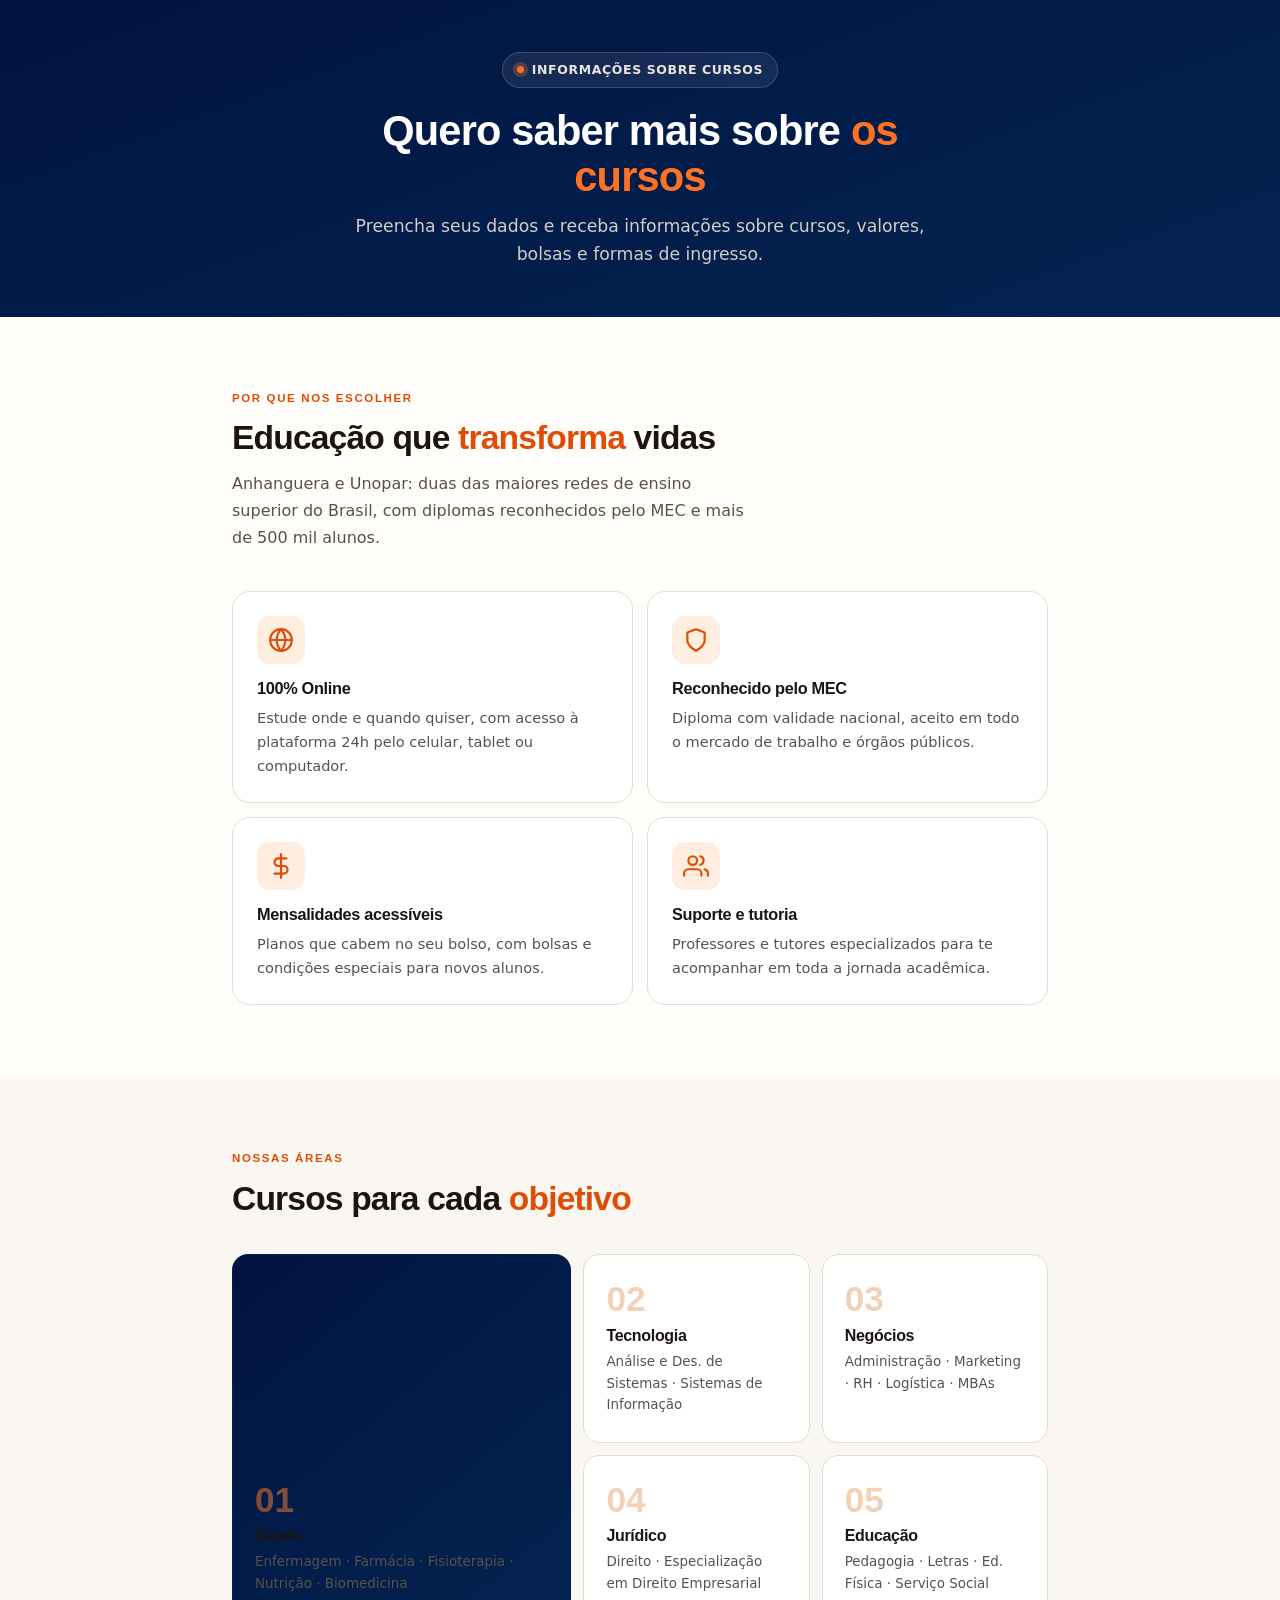
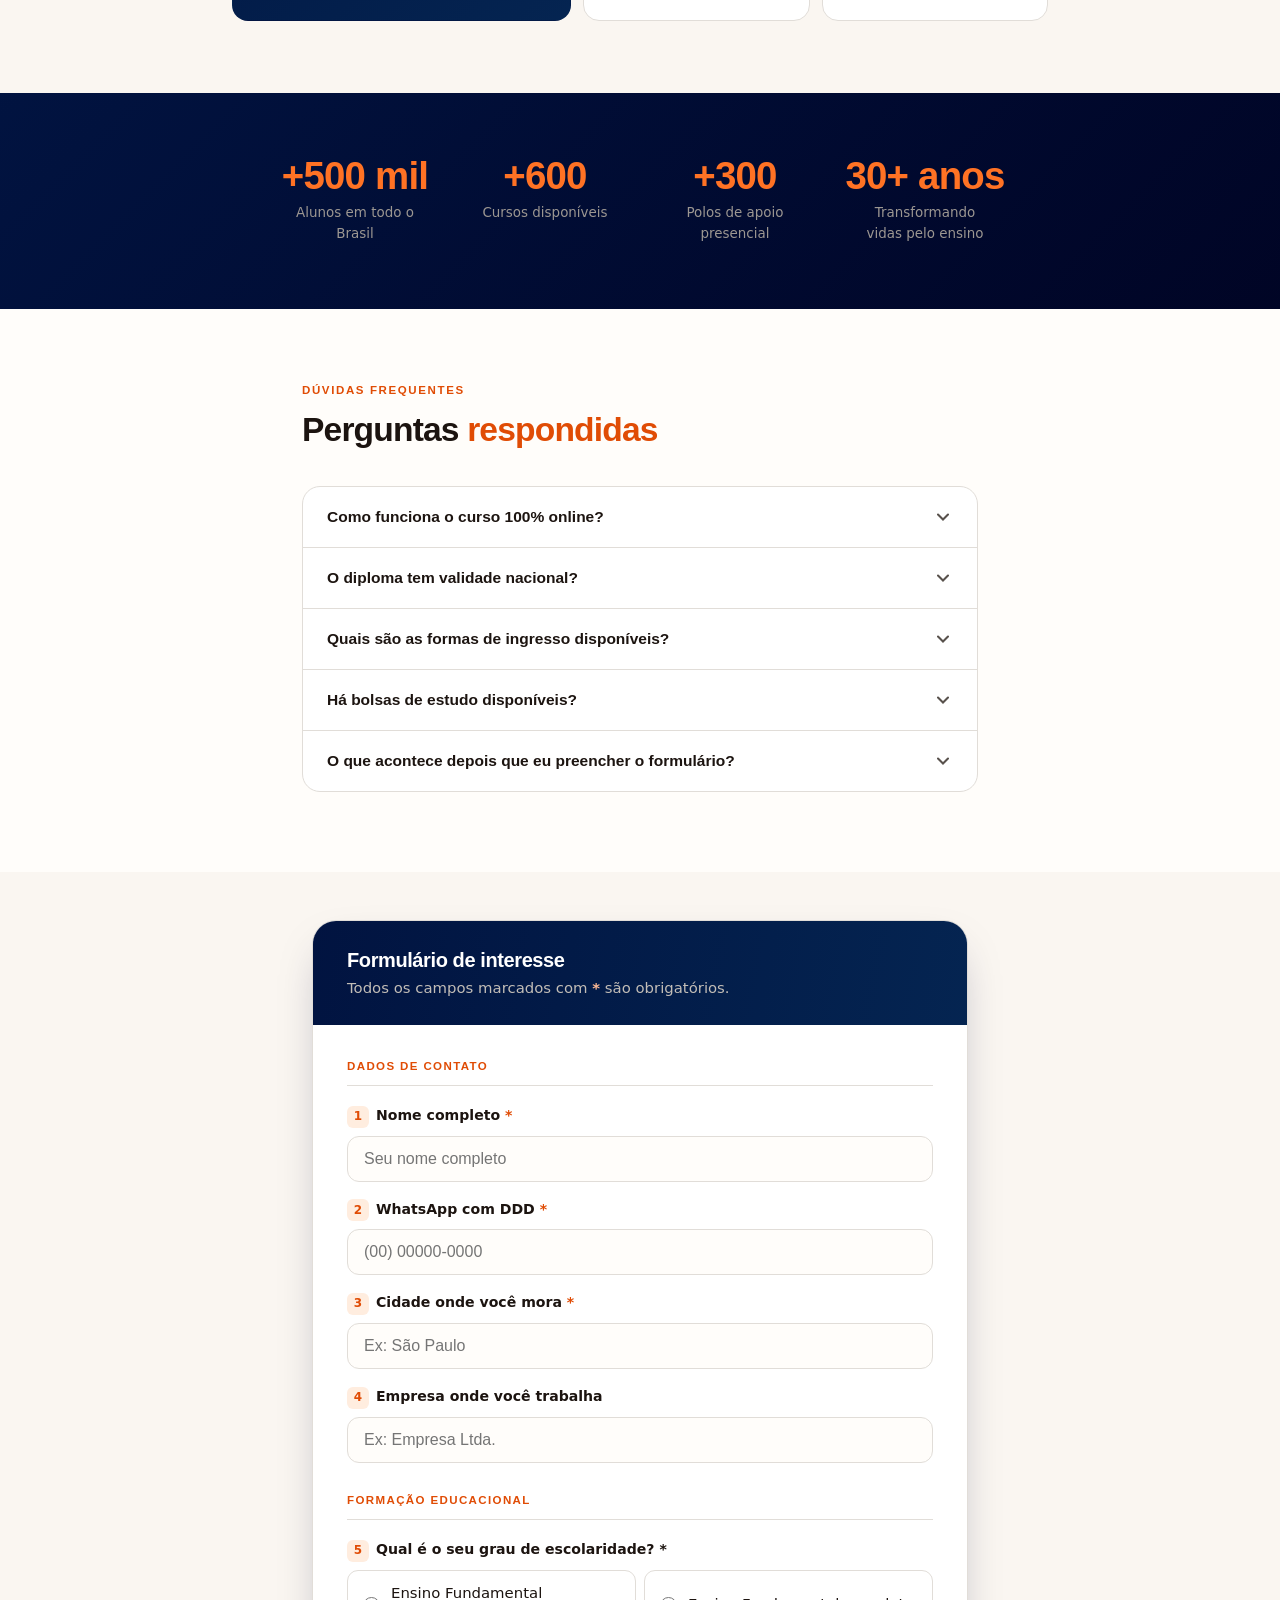
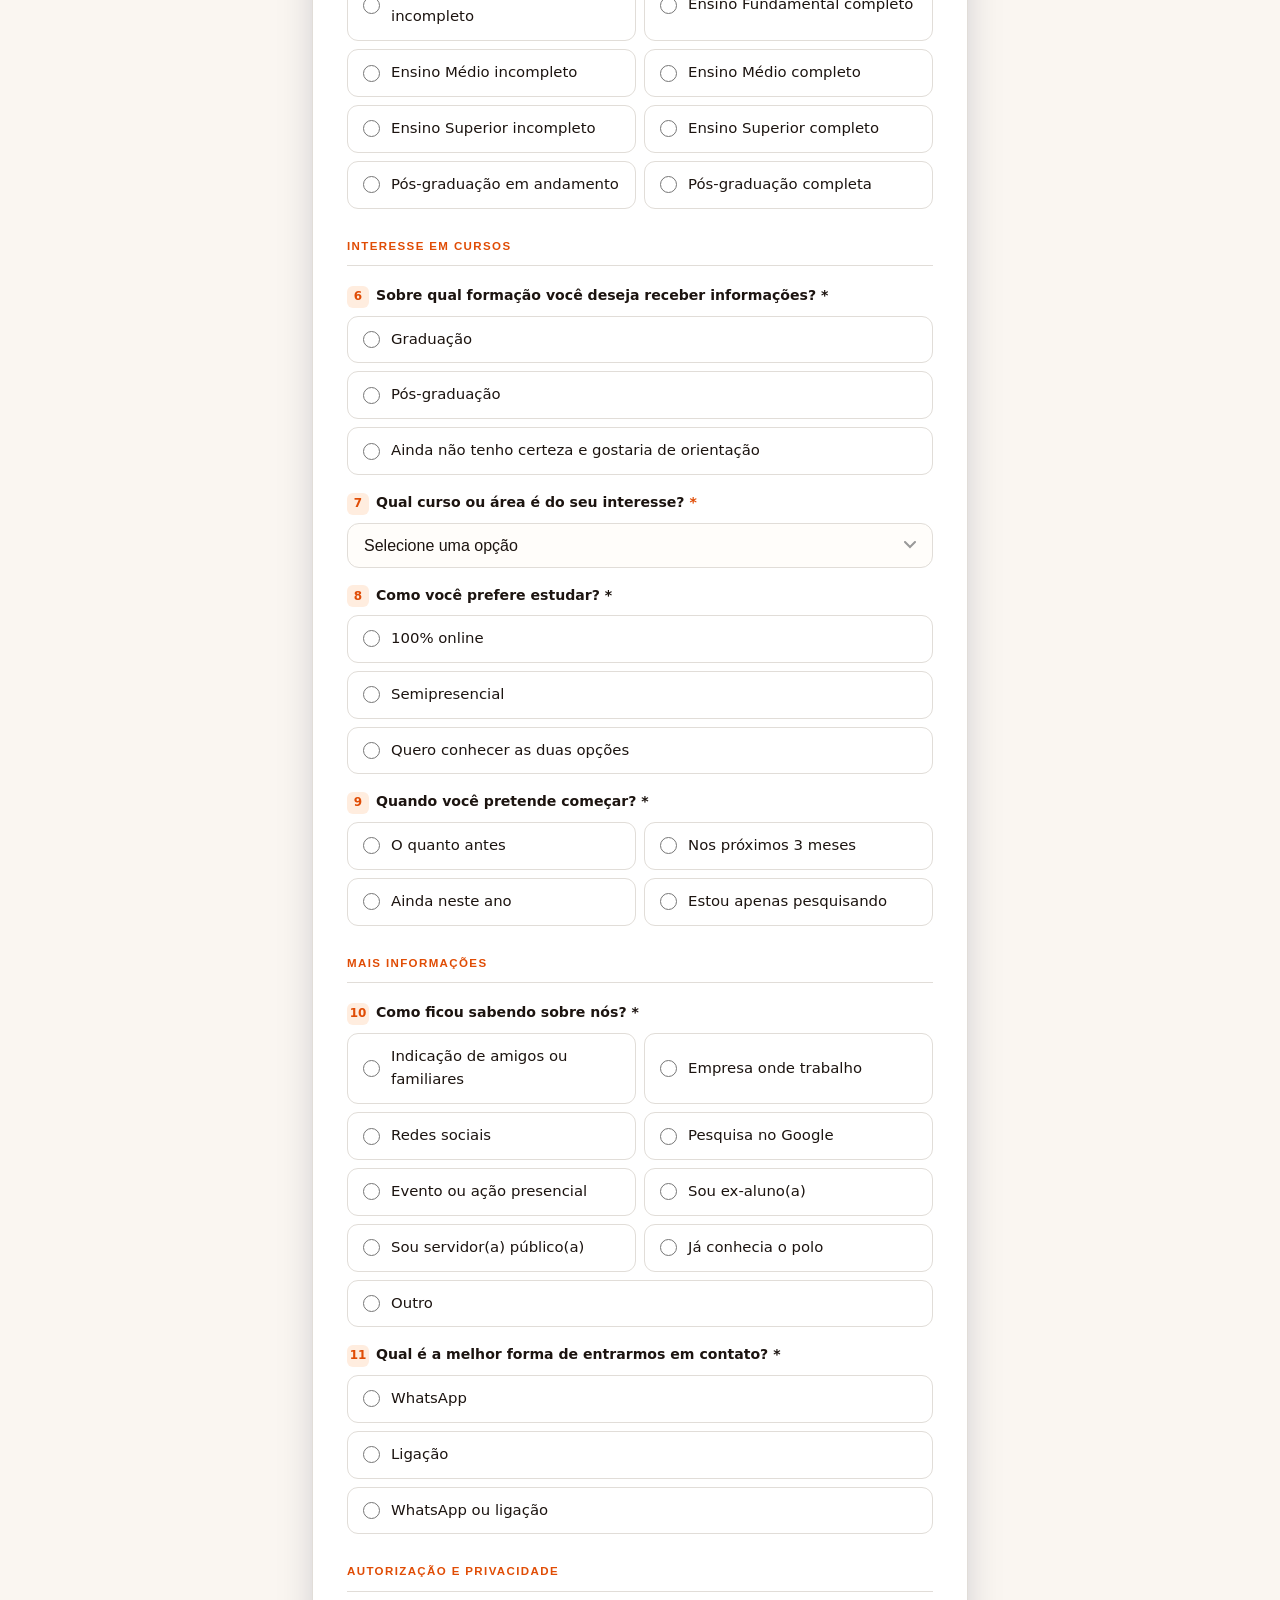
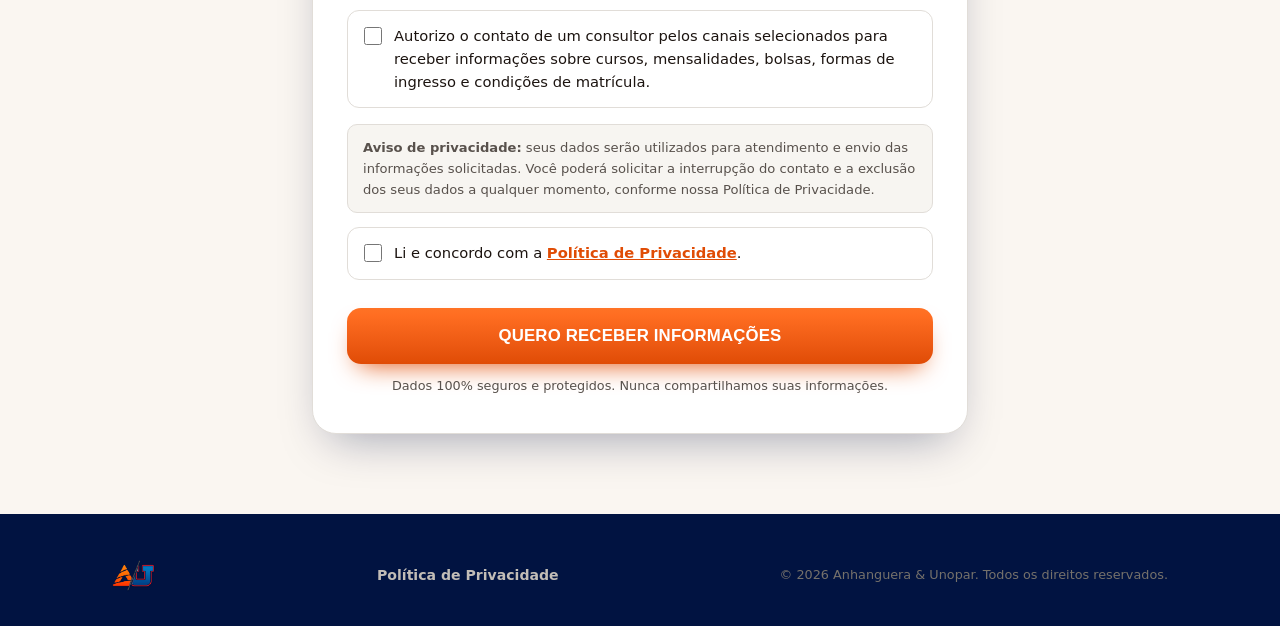
==== commit 015c437b: "Mudanças do site" ====
--- a/index.html
+++ b/index.html
@@ -3,11 +3,11 @@
 <head>
 <meta charset="UTF-8" />
 <meta name="viewport" content="width=device-width, initial-scale=1.0" />
-<title>Quero saber mais sobre os cursos — Anhanguera</title>
+<title>Quero saber mais sobre os cursos — Anhanguera &amp; Unopar</title>
 <meta name="description" content="Preencha seus dados e receba informações sobre cursos, valores, bolsas e formas de ingresso." />
 <meta http-equiv="Content-Security-Policy" content="default-src 'self'; script-src 'self'; style-src 'self' 'unsafe-inline' https://fonts.googleapis.com; font-src 'self' https://fonts.gstatic.com; img-src 'self' data: blob:; connect-src 'self' https://script.google.com https://script.googleusercontent.com; frame-ancestors 'none'; base-uri 'self'; object-src 'none'; form-action 'self';" />
 <meta name="referrer" content="strict-origin-when-cross-origin" />
-<link rel="icon" type="image/png" href="assets/anhanguera-logo-colorido-vertical2.png" />
+<link rel="icon" type="image/png" href="assets/logoo.png" />
 <link rel="preconnect" href="https://fonts.googleapis.com" />
 <link rel="preconnect" href="https://fonts.gstatic.com" crossorigin />
 <link href="https://fonts.googleapis.com/css2?family=Montserrat:wght@600;700;800;900&family=Manrope:wght@400;500;600;700&display=swap" rel="stylesheet" />
@@ -16,21 +16,182 @@
 </head>
 <body>
 
-<!-- ============ HEADER ============ -->
-<header>
-  <div class="wrap nav">
-    <a class="logo" href="#" aria-label="Anhanguera">
-      <img src="assets/anhanguera-logo-colorido-vertical.png" alt="Anhanguera" class="logo-img" />
-    </a>
-  </div>
-</header>
-
 <!-- ============ HERO ============ -->
 <section class="page-hero">
   <div class="wrap reveal">
     <span class="tag"><span class="tag-dot"></span>Informações sobre cursos</span>
     <h1>Quero saber mais sobre <em>os cursos</em></h1>
     <p>Preencha seus dados e receba informações sobre cursos, valores, bolsas e formas de ingresso.</p>
+  </div>
+</section>
+
+<!-- ============ BENEFITS ============ -->
+<section class="benefits-section">
+  <div class="wrap benefits-wrap reveal">
+    <div class="sec-label">Por que nos escolher</div>
+    <h2 class="sec-h2">Educação que <em>transforma</em> vidas</h2>
+    <p class="sec-sub">Anhanguera e Unopar: duas das maiores redes de ensino superior do Brasil, com diplomas reconhecidos pelo MEC e mais de 500 mil alunos.</p>
+    <div class="benefits-grid">
+
+      <div class="ben-card">
+        <div class="ben-icon">
+          <svg width="26" height="26" viewBox="0 0 24 24" fill="none" stroke="currentColor" stroke-width="2" stroke-linecap="round" stroke-linejoin="round"><circle cx="12" cy="12" r="10"/><line x1="2" y1="12" x2="22" y2="12"/><path d="M12 2a15.3 15.3 0 0 1 4 10 15.3 15.3 0 0 1-4 10 15.3 15.3 0 0 1-4-10 15.3 15.3 0 0 1 4-10z"/></svg>
+        </div>
+        <h3>100% Online</h3>
+        <p>Estude onde e quando quiser, com acesso à plataforma 24h pelo celular, tablet ou computador.</p>
+      </div>
+
+      <div class="ben-card">
+        <div class="ben-icon">
+          <svg width="26" height="26" viewBox="0 0 24 24" fill="none" stroke="currentColor" stroke-width="2" stroke-linecap="round" stroke-linejoin="round"><path d="M12 22s8-4 8-10V5l-8-3-8 3v7c0 6 8 10 8 10z"/></svg>
+        </div>
+        <h3>Reconhecido pelo MEC</h3>
+        <p>Diploma com validade nacional, aceito em todo o mercado de trabalho e órgãos públicos.</p>
+      </div>
+
+      <div class="ben-card">
+        <div class="ben-icon">
+          <svg width="26" height="26" viewBox="0 0 24 24" fill="none" stroke="currentColor" stroke-width="2" stroke-linecap="round" stroke-linejoin="round"><line x1="12" y1="1" x2="12" y2="23"/><path d="M17 5H9.5a3.5 3.5 0 0 0 0 7h5a3.5 3.5 0 0 1 0 7H6"/></svg>
+        </div>
+        <h3>Mensalidades acessíveis</h3>
+        <p>Planos que cabem no seu bolso, com bolsas e condições especiais para novos alunos.</p>
+      </div>
+
+      <div class="ben-card">
+        <div class="ben-icon">
+          <svg width="26" height="26" viewBox="0 0 24 24" fill="none" stroke="currentColor" stroke-width="2" stroke-linecap="round" stroke-linejoin="round"><path d="M17 21v-2a4 4 0 0 0-4-4H5a4 4 0 0 0-4 4v2"/><circle cx="9" cy="7" r="4"/><path d="M23 21v-2a4 4 0 0 0-3-3.87"/><path d="M16 3.13a4 4 0 0 1 0 7.75"/></svg>
+        </div>
+        <h3>Suporte e tutoria</h3>
+        <p>Professores e tutores especializados para te acompanhar em toda a jornada acadêmica.</p>
+      </div>
+
+    </div>
+  </div>
+</section>
+
+<!-- ============ COURSES ============ -->
+<section class="courses-section">
+  <div class="wrap courses-wrap reveal">
+    <div class="sec-label">Nossas áreas</div>
+    <h2 class="sec-h2">Cursos para cada <em>objetivo</em></h2>
+    <div class="courses-mosaic">
+
+      <div class="ct ct-featured">
+        <div class="ct-num">01</div>
+        <h3>Saúde</h3>
+        <p>Enfermagem · Farmácia · Fisioterapia · Nutrição · Biomedicina</p>
+      </div>
+
+      <div class="ct">
+        <div class="ct-num">02</div>
+        <h3>Tecnologia</h3>
+        <p>Análise e Des. de Sistemas · Sistemas de Informação</p>
+      </div>
+
+      <div class="ct">
+        <div class="ct-num">03</div>
+        <h3>Negócios</h3>
+        <p>Administração · Marketing · RH · Logística · MBAs</p>
+      </div>
+
+      <div class="ct">
+        <div class="ct-num">04</div>
+        <h3>Jurídico</h3>
+        <p>Direito · Especialização em Direito Empresarial</p>
+      </div>
+
+      <div class="ct">
+        <div class="ct-num">05</div>
+        <h3>Educação</h3>
+        <p>Pedagogia · Letras · Ed. Física · Serviço Social</p>
+      </div>
+
+    </div>
+  </div>
+</section>
+
+<!-- ============ STATS ============ -->
+<section class="stats-section">
+  <div class="wrap">
+    <div class="stats-grid">
+      <div class="stat-item">
+        <span class="stat-num">+500 mil</span>
+        <span class="stat-label">Alunos em todo o Brasil</span>
+      </div>
+      <div class="stat-item">
+        <span class="stat-num">+600</span>
+        <span class="stat-label">Cursos disponíveis</span>
+      </div>
+      <div class="stat-item">
+        <span class="stat-num">+300</span>
+        <span class="stat-label">Polos de apoio presencial</span>
+      </div>
+      <div class="stat-item">
+        <span class="stat-num">30+ anos</span>
+        <span class="stat-label">Transformando vidas pelo ensino</span>
+      </div>
+    </div>
+  </div>
+</section>
+
+<!-- ============ FAQ ============ -->
+<section class="faq-section">
+  <div class="wrap faq-wrap reveal">
+    <div class="sec-label">Dúvidas frequentes</div>
+    <h2 class="sec-h2">Perguntas <em>respondidas</em></h2>
+    <div class="faq-list">
+
+      <div class="faq-item">
+        <button class="faq-q" aria-expanded="false">
+          <span>Como funciona o curso 100% online?</span>
+          <svg class="faq-chevron" width="20" height="20" viewBox="0 0 24 24" fill="none" stroke="currentColor" stroke-width="2.5" stroke-linecap="round"><path d="M6 9l6 6 6-6"/></svg>
+        </button>
+        <div class="faq-a">
+          <p>Você acessa o conteúdo pelo celular, tablet ou computador, a qualquer hora. As aulas são em formato de videoaulas, materiais de leitura e atividades práticas. As avaliações são realizadas na plataforma digital, com datas flexíveis.</p>
+        </div>
+      </div>
+
+      <div class="faq-item">
+        <button class="faq-q" aria-expanded="false">
+          <span>O diploma tem validade nacional?</span>
+          <svg class="faq-chevron" width="20" height="20" viewBox="0 0 24 24" fill="none" stroke="currentColor" stroke-width="2.5" stroke-linecap="round"><path d="M6 9l6 6 6-6"/></svg>
+        </button>
+        <div class="faq-a">
+          <p>Sim! Anhanguera e Unopar são instituições credenciadas pelo MEC. O diploma tem validade nacional e é reconhecido por empresas e órgãos públicos em todo o Brasil.</p>
+        </div>
+      </div>
+
+      <div class="faq-item">
+        <button class="faq-q" aria-expanded="false">
+          <span>Quais são as formas de ingresso disponíveis?</span>
+          <svg class="faq-chevron" width="20" height="20" viewBox="0 0 24 24" fill="none" stroke="currentColor" stroke-width="2.5" stroke-linecap="round"><path d="M6 9l6 6 6-6"/></svg>
+        </button>
+        <div class="faq-a">
+          <p>Você pode ingressar pelo ENEM (nota ou redação), processo seletivo próprio, transferência de outra instituição ou segunda graduação. Um consultor irá orientar sobre a melhor opção para o seu perfil após o seu cadastro.</p>
+        </div>
+      </div>
+
+      <div class="faq-item">
+        <button class="faq-q" aria-expanded="false">
+          <span>Há bolsas de estudo disponíveis?</span>
+          <svg class="faq-chevron" width="20" height="20" viewBox="0 0 24 24" fill="none" stroke="currentColor" stroke-width="2.5" stroke-linecap="round"><path d="M6 9l6 6 6-6"/></svg>
+        </button>
+        <div class="faq-a">
+          <p>Sim, há diversas condições especiais — bolsas parciais, descontos progressivos e possibilidade de financiamento pelo FIES para cursos elegíveis. Preencha o formulário e nosso time verificará as melhores opções para você.</p>
+        </div>
+      </div>
+
+      <div class="faq-item">
+        <button class="faq-q" aria-expanded="false">
+          <span>O que acontece depois que eu preencher o formulário?</span>
+          <svg class="faq-chevron" width="20" height="20" viewBox="0 0 24 24" fill="none" stroke="currentColor" stroke-width="2.5" stroke-linecap="round"><path d="M6 9l6 6 6-6"/></svg>
+        </button>
+        <div class="faq-a">
+          <p>Um consultor educacional entrará em contato pelo canal de sua preferência (WhatsApp ou ligação) para apresentar cursos, valores e bolsas disponíveis. Sem compromisso — é uma conversa para te ajudar a tomar a melhor decisão.</p>
+        </div>
+      </div>
+
+    </div>
   </div>
 </section>
 
@@ -377,11 +538,11 @@
 <!-- ============ FOOTER ============ -->
 <footer>
   <div class="wrap foot-inner">
-    <a class="logo" href="#"><img src="assets/anhanguera-logo-colorido-vertical.png" alt="Anhanguera" class="logo-img" /></a>
+    <a class="logo" href="#"><img src="assets/logoo.png" alt="Anhanguera e Unopar" class="logo-img" /></a>
     <nav class="foot-links">
       <a href="legal.html">Política de Privacidade</a>
     </nav>
-    <p class="foot-copy">© 2026 Anhanguera. Todos os direitos reservados.</p>
+    <p class="foot-copy">© 2026 Anhanguera &amp; Unopar. Todos os direitos reservados.</p>
   </div>
 </footer>
 
--- a/style.css
+++ b/style.css
@@ -1,18 +1,18 @@
 :root{
-  --orange:        oklch(0.70 0.175 47);
-  --orange-strong: oklch(0.635 0.185 41);
-  --orange-soft:   oklch(0.96 0.03 60);
-  --ink:           oklch(0.22 0.015 55);
+  --orange:        oklch(0.72 0.195 44);
+  --orange-strong: oklch(0.615 0.195 39);
+  --orange-soft:   oklch(0.96 0.03 55);
+  --ink:           oklch(0.20 0.015 55);
   --ink-soft:      oklch(0.44 0.012 55);
   --bg:            oklch(0.995 0.004 80);
   --bg-warm:       oklch(0.975 0.008 70);
   --line:          oklch(0.90 0.008 70);
-  --dark:          oklch(0.20 0.018 50);
-  --dark-2:        oklch(0.26 0.02 48);
+  --dark:          oklch(0.21 0.09 262);
+  --dark-2:        oklch(0.27 0.09 258);
   --white:         oklch(0.995 0.003 80);
   --radius:        16px;
-  --shadow:        0 20px 48px -18px oklch(0.30 0.05 50 / 0.40);
-  --shadow-sm:     0 8px 22px -14px oklch(0.30 0.05 50 / 0.35);
+  --shadow:        0 20px 48px -18px oklch(0.20 0.09 262 / 0.38);
+  --shadow-sm:     0 8px 22px -14px oklch(0.20 0.09 262 / 0.32);
   --maxw:          780px;
 }
 *{box-sizing:border-box;margin:0;padding:0}
@@ -47,13 +47,13 @@
 /* ---------- header ---------- */
 header{
   position:sticky;top:0;z-index:50;
-  background:oklch(0.20 0.018 50 / 0.94);
+  background:oklch(0.21 0.09 262 / 0.96);
   backdrop-filter:blur(12px);
   border-bottom:1px solid oklch(1 0 0 / 0.08);
 }
 .nav{display:flex;align-items:center;justify-content:space-between;height:64px;max-width:1100px}
 .logo{display:flex;align-items:center;gap:12px;color:#fff;font-family:'Montserrat';font-weight:800;font-size:1.1rem;letter-spacing:-0.01em}
-.logo-img{height:40px;max-height:40px;width:auto;max-width:140px;object-fit:contain;display:block}
+.logo-img{height:44px;max-height:44px;width:auto;max-width:100px;object-fit:contain;display:block}
 
 /* ---------- page hero ---------- */
 .page-hero{
@@ -299,3 +299,162 @@
 .back-bar .wrap{display:flex;align-items:center;gap:8px;font-size:.87rem;color:var(--ink-soft);max-width:1100px}
 .back-bar a{color:var(--orange-strong);font-weight:600}
 .divider{border:none;border-top:1px solid var(--line);margin:0}
+
+/* ===================== SHARED SECTION STYLES ===================== */
+.sec-label{
+  font-family:'Montserrat',sans-serif;
+  font-size:.72rem;font-weight:700;
+  letter-spacing:.14em;text-transform:uppercase;
+  color:var(--orange-strong);
+  margin-bottom:12px;
+  display:block;
+}
+.sec-h2{
+  font-size:clamp(1.55rem,3.5vw,2.1rem);
+  font-weight:800;color:var(--ink);
+  margin-bottom:12px;
+  letter-spacing:-.025em;line-height:1.15;
+}
+.sec-h2 em{font-style:normal;color:var(--orange-strong)}
+.sec-sub{
+  color:var(--ink-soft);font-size:1rem;
+  max-width:52ch;line-height:1.7;
+  margin-bottom:40px;
+}
+
+/* ===================== BENEFITS ===================== */
+.benefits-section{padding:72px 0;background:var(--bg)}
+.benefits-wrap{max-width:860px!important}
+.benefits-grid{
+  display:grid;
+  grid-template-columns:1fr 1fr;
+  gap:14px;
+  margin-top:36px;
+}
+@media(max-width:540px){.benefits-grid{grid-template-columns:1fr}}
+.ben-card{
+  background:#fff;
+  border:1.5px solid var(--line);
+  border-radius:18px;
+  padding:24px;
+  transition:box-shadow .2s,transform .2s,border-color .2s;
+}
+.ben-card:hover{
+  transform:translateY(-3px);
+  box-shadow:var(--shadow);
+  border-color:oklch(0.70 0.175 47 / 0.3);
+}
+.ben-icon{
+  width:48px;height:48px;border-radius:13px;
+  display:flex;align-items:center;justify-content:center;
+  margin-bottom:16px;
+  color:var(--orange-strong);
+  background:var(--orange-soft);
+}
+.ben-card h3{font-size:1.02rem;font-weight:700;color:var(--ink);margin-bottom:8px}
+.ben-card p{font-size:.91rem;color:var(--ink-soft);line-height:1.65}
+
+/* ===================== COURSES MOSAIC ===================== */
+.courses-section{padding:72px 0;background:var(--bg-warm)}
+.courses-wrap{max-width:860px!important}
+.courses-mosaic{
+  display:grid;
+  grid-template-columns:1.5fr 1fr 1fr;
+  grid-template-rows:auto auto;
+  gap:12px;
+  margin-top:36px;
+}
+@media(max-width:640px){
+  .courses-mosaic{grid-template-columns:1fr;grid-template-rows:auto}
+  .ct-featured{grid-row:auto!important;min-height:160px!important}
+}
+.ct{
+  padding:26px 22px;border-radius:16px;
+  background:#fff;border:1.5px solid var(--line);
+  transition:box-shadow .2s,transform .2s;
+  position:relative;
+}
+.ct:hover{transform:translateY(-2px);box-shadow:var(--shadow-sm)}
+.ct-featured{
+  grid-row:1 / 3;
+  display:flex;flex-direction:column;justify-content:flex-end;
+  min-height:220px;
+  background:linear-gradient(140deg,var(--dark) 0%,var(--dark-2) 100%);
+  border-color:transparent;
+}
+.ct-featured h3{color:#fff}
+.ct-featured p{color:oklch(0.72 0.01 70)}
+.ct-featured .ct-num{color:oklch(0.70 0.175 47 / 0.55)}
+.ct-num{
+  font-family:'Montserrat',sans-serif;
+  font-size:2.2rem;font-weight:900;line-height:1;
+  margin-bottom:10px;
+  color:oklch(0.88 0.05 60);
+}
+.ct h3{font-size:1rem;font-weight:700;color:var(--ink);margin-bottom:7px}
+.ct p{font-size:.84rem;color:var(--ink-soft);line-height:1.6}
+
+/* ===================== STATS ===================== */
+.stats-section{
+  background:linear-gradient(135deg,var(--dark) 0%,oklch(0.14 0.07 264) 100%);
+  padding:64px 0;
+}
+.stats-grid{
+  display:grid;
+  grid-template-columns:repeat(4,1fr);
+  gap:24px;
+  text-align:center;
+}
+@media(max-width:600px){
+  .stats-grid{grid-template-columns:1fr 1fr;gap:36px}
+}
+.stat-item{display:flex;flex-direction:column;align-items:center;gap:6px}
+.stat-num{
+  font-family:'Montserrat',sans-serif;
+  font-size:clamp(1.7rem,3.5vw,2.4rem);
+  font-weight:900;
+  color:var(--orange);
+  line-height:1;letter-spacing:-.02em;
+}
+.stat-label{font-size:.84rem;color:oklch(0.68 0.01 70);font-weight:500;max-width:15ch}
+
+/* ===================== FAQ ===================== */
+.faq-section{padding:72px 0 80px;background:var(--bg)}
+.faq-wrap{max-width:720px!important}
+.faq-list{
+  margin-top:36px;
+  border:1.5px solid var(--line);
+  border-radius:18px;overflow:hidden;
+  background:#fff;
+}
+.faq-item{border-bottom:1px solid var(--line)}
+.faq-item:last-child{border-bottom:none}
+.faq-q{
+  width:100%;
+  display:flex;align-items:center;justify-content:space-between;gap:16px;
+  padding:20px 24px;
+  background:none;border:none;
+  text-align:left;cursor:pointer;
+  font-family:'Manrope',sans-serif;font-size:.97rem;font-weight:700;
+  color:var(--ink);
+  transition:background .15s,color .15s;
+}
+.faq-q:hover{background:var(--orange-soft)}
+.faq-q[aria-expanded="true"]{color:var(--orange-strong);background:var(--orange-soft)}
+.faq-chevron{
+  flex:none;color:var(--ink-soft);
+  transition:transform .28s ease,color .15s;
+}
+.faq-q[aria-expanded="true"] .faq-chevron{
+  transform:rotate(180deg);
+  color:var(--orange-strong);
+}
+.faq-a{
+  max-height:0;overflow:hidden;
+  transition:max-height .38s ease;
+}
+.faq-a.open{max-height:320px}
+.faq-a p{
+  padding:4px 24px 20px;
+  color:var(--ink-soft);font-size:.93rem;line-height:1.75;
+}
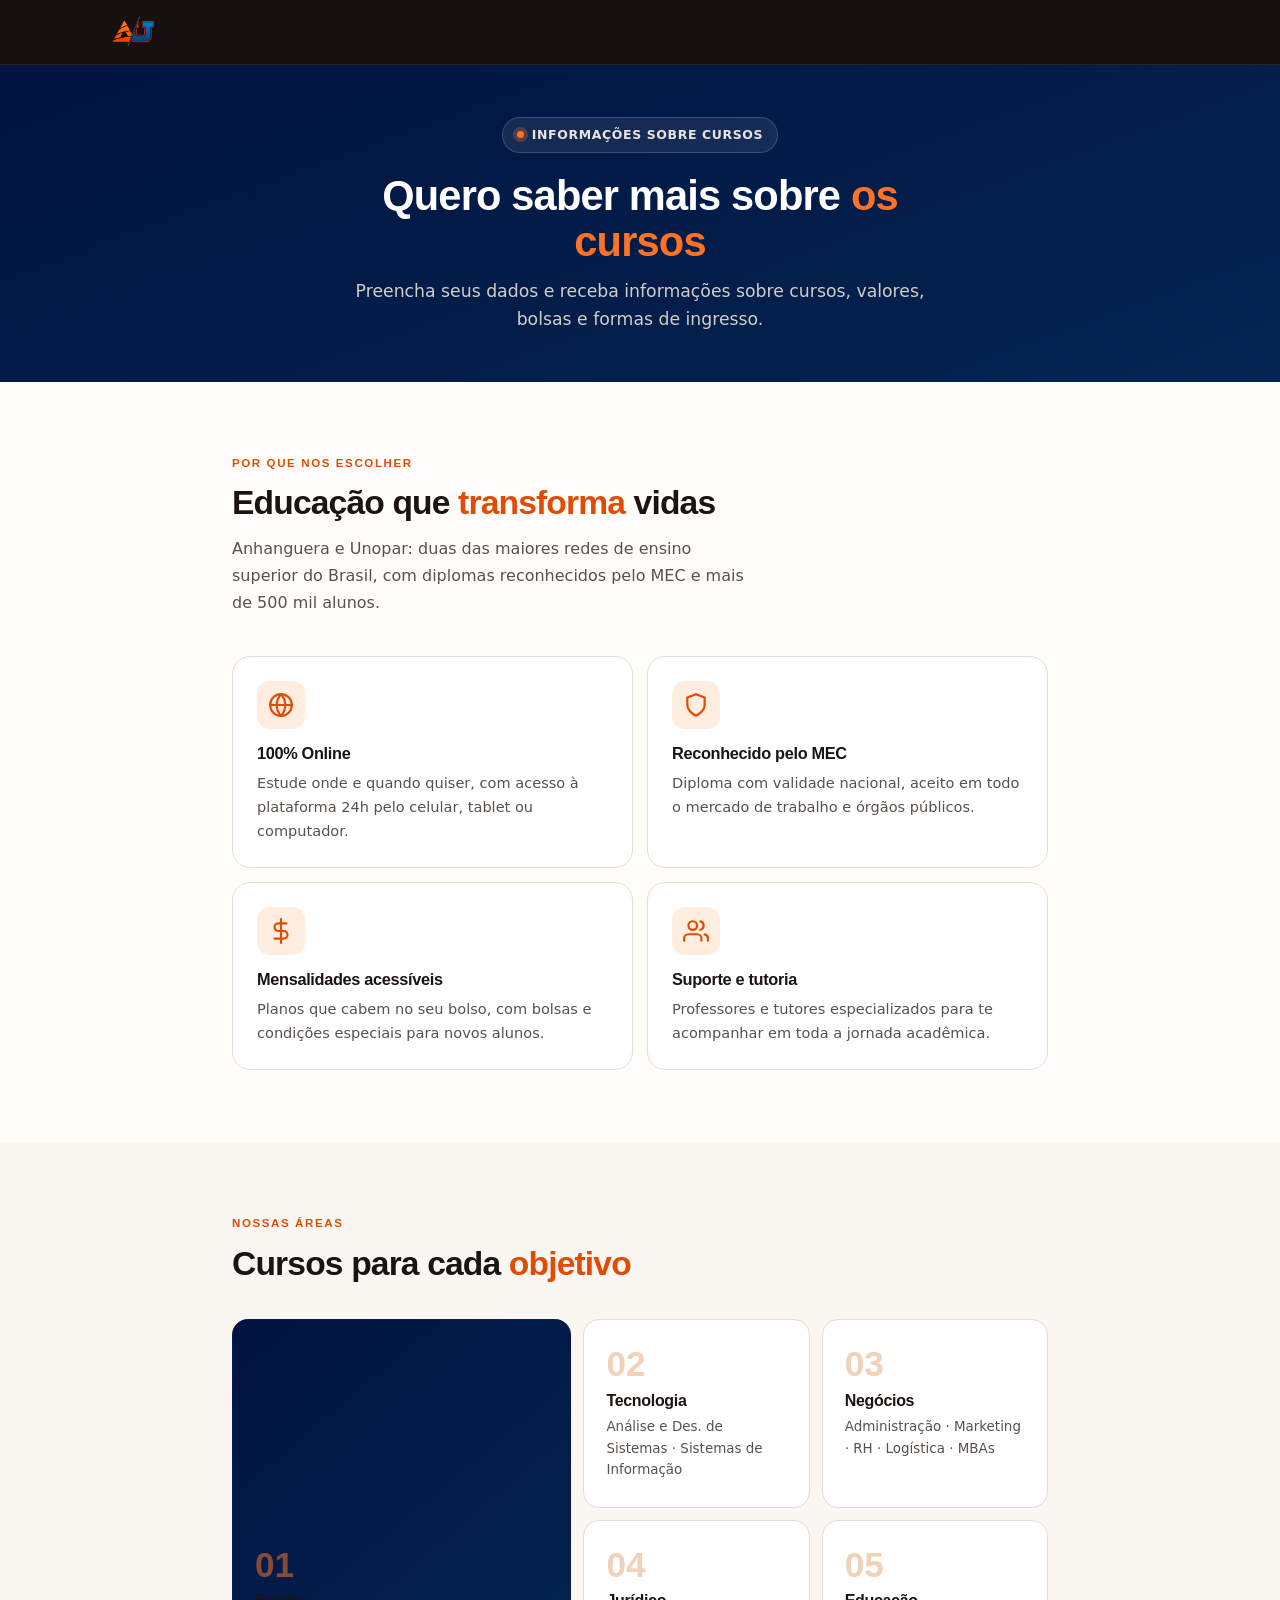
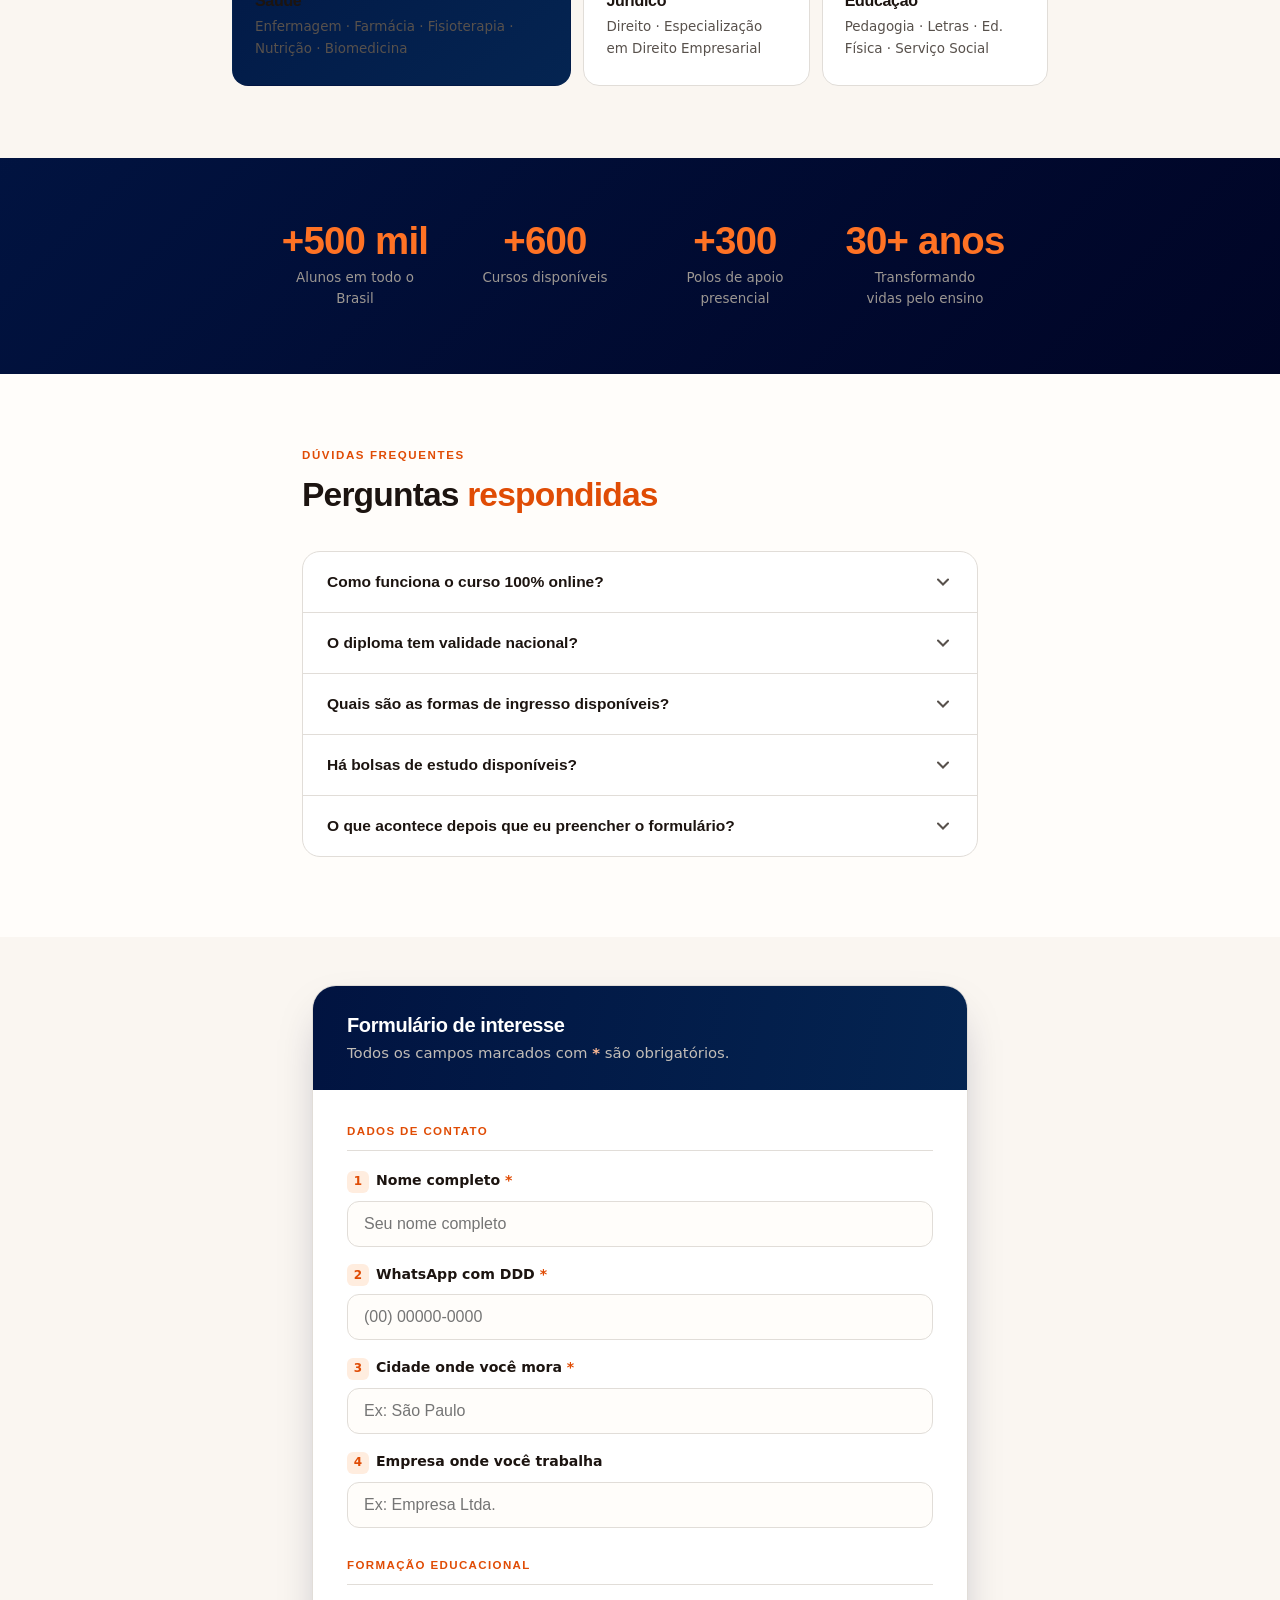
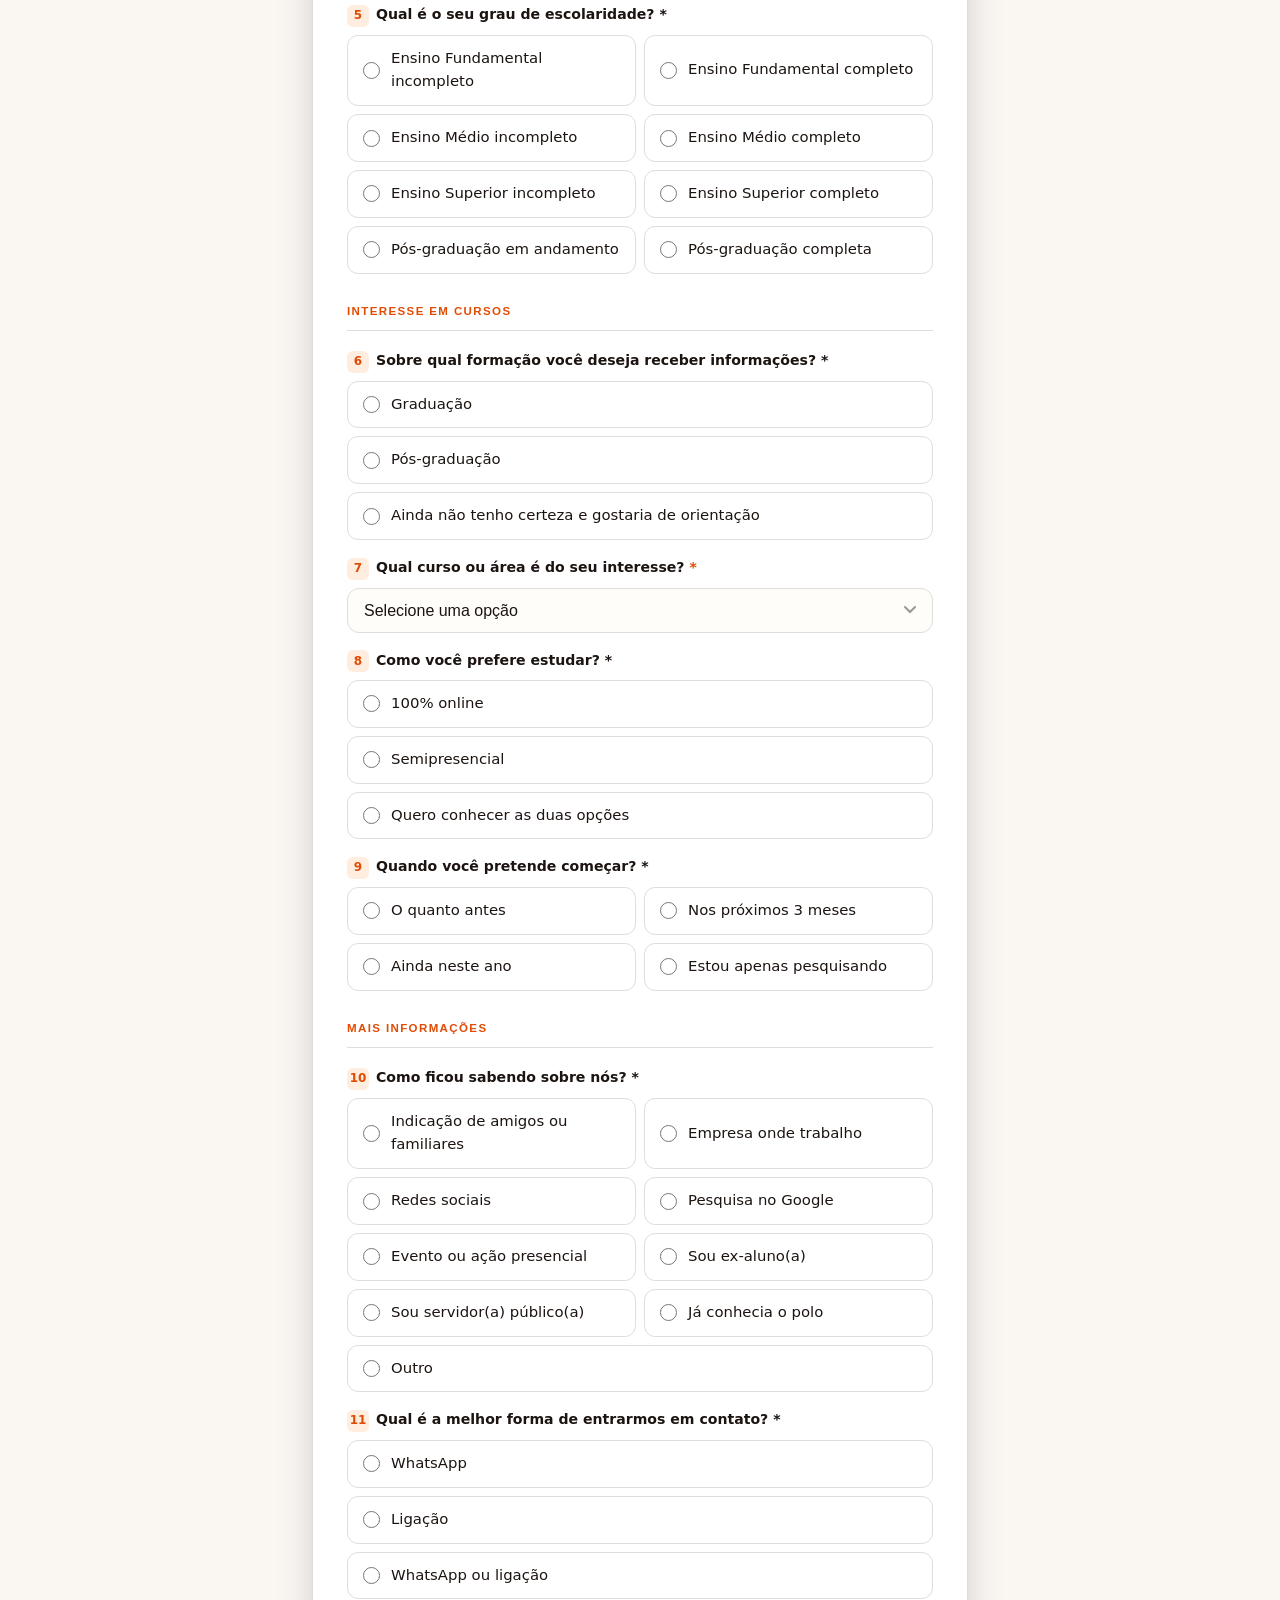
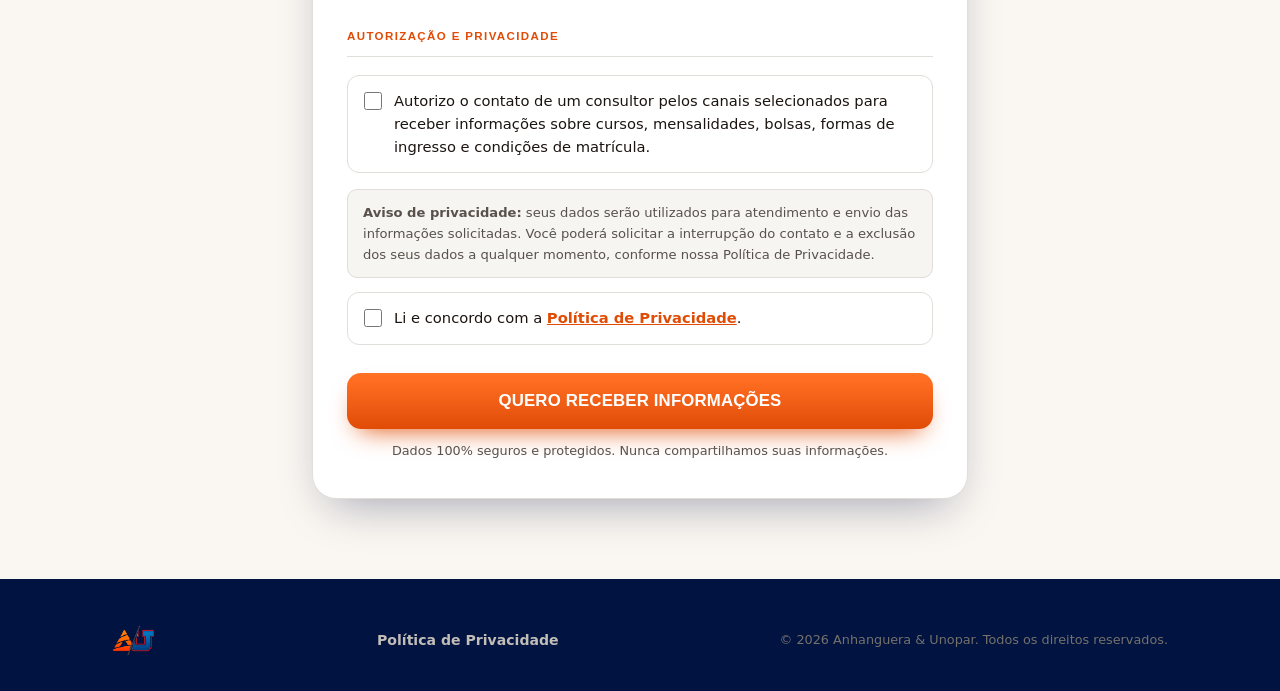
==== commit 6fd88a57: "Adicionando header" ====
--- a/index.html
+++ b/index.html
@@ -15,6 +15,15 @@
 <script src="script.js" defer></script>
 </head>
 <body>
+
+<!-- ============ HEADER ============ -->
+<header>
+  <div class="wrap nav">
+    <a class="logo" href="#" aria-label="Anhanguera e Unopar">
+      <img src="assets/logoo.png" alt="Anhanguera e Unopar" class="logo-img" />
+    </a>
+  </div>
+</header>
 
 <!-- ============ HERO ============ -->
 <section class="page-hero">
--- a/style.css
+++ b/style.css
@@ -47,7 +47,7 @@
 /* ---------- header ---------- */
 header{
   position:sticky;top:0;z-index:50;
-  background:oklch(0.21 0.09 262 / 0.96);
+  background:oklch(0.15 0.012 55 / 0.97);
   backdrop-filter:blur(12px);
   border-bottom:1px solid oklch(1 0 0 / 0.08);
 }
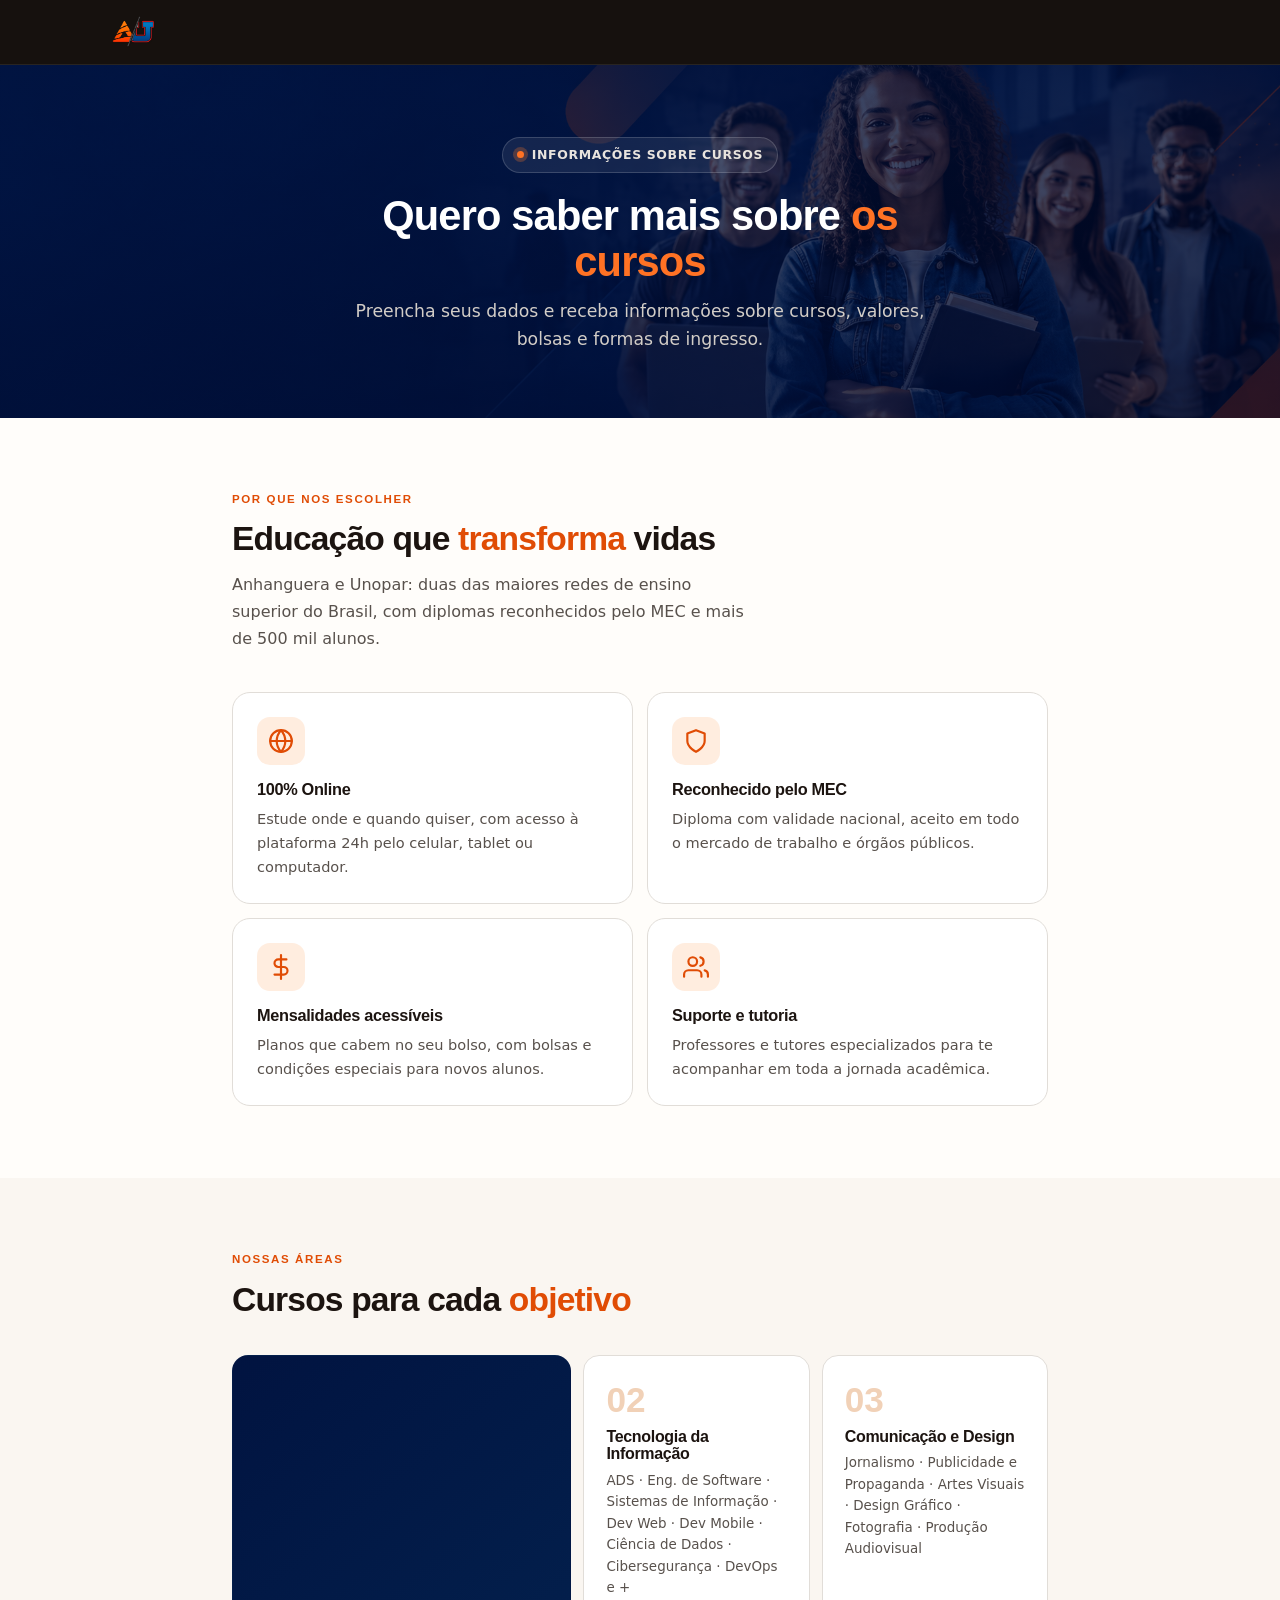
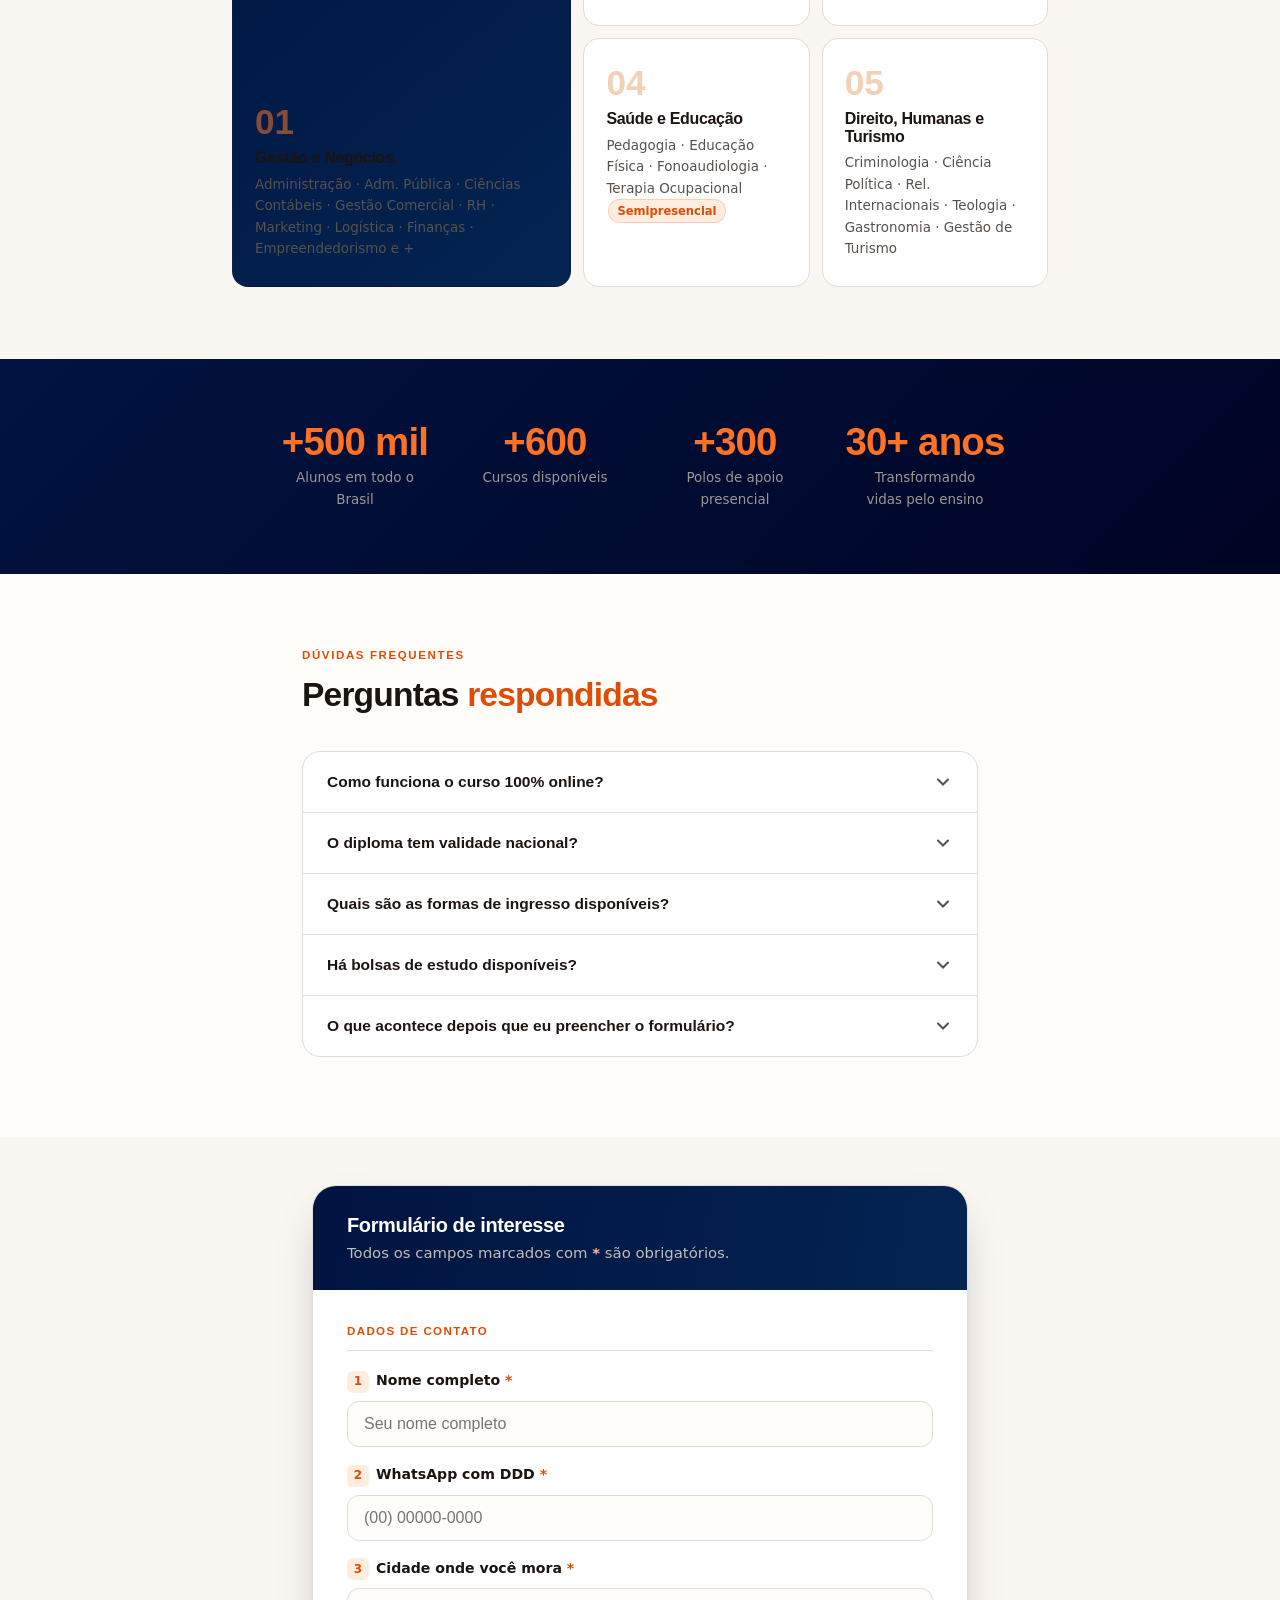
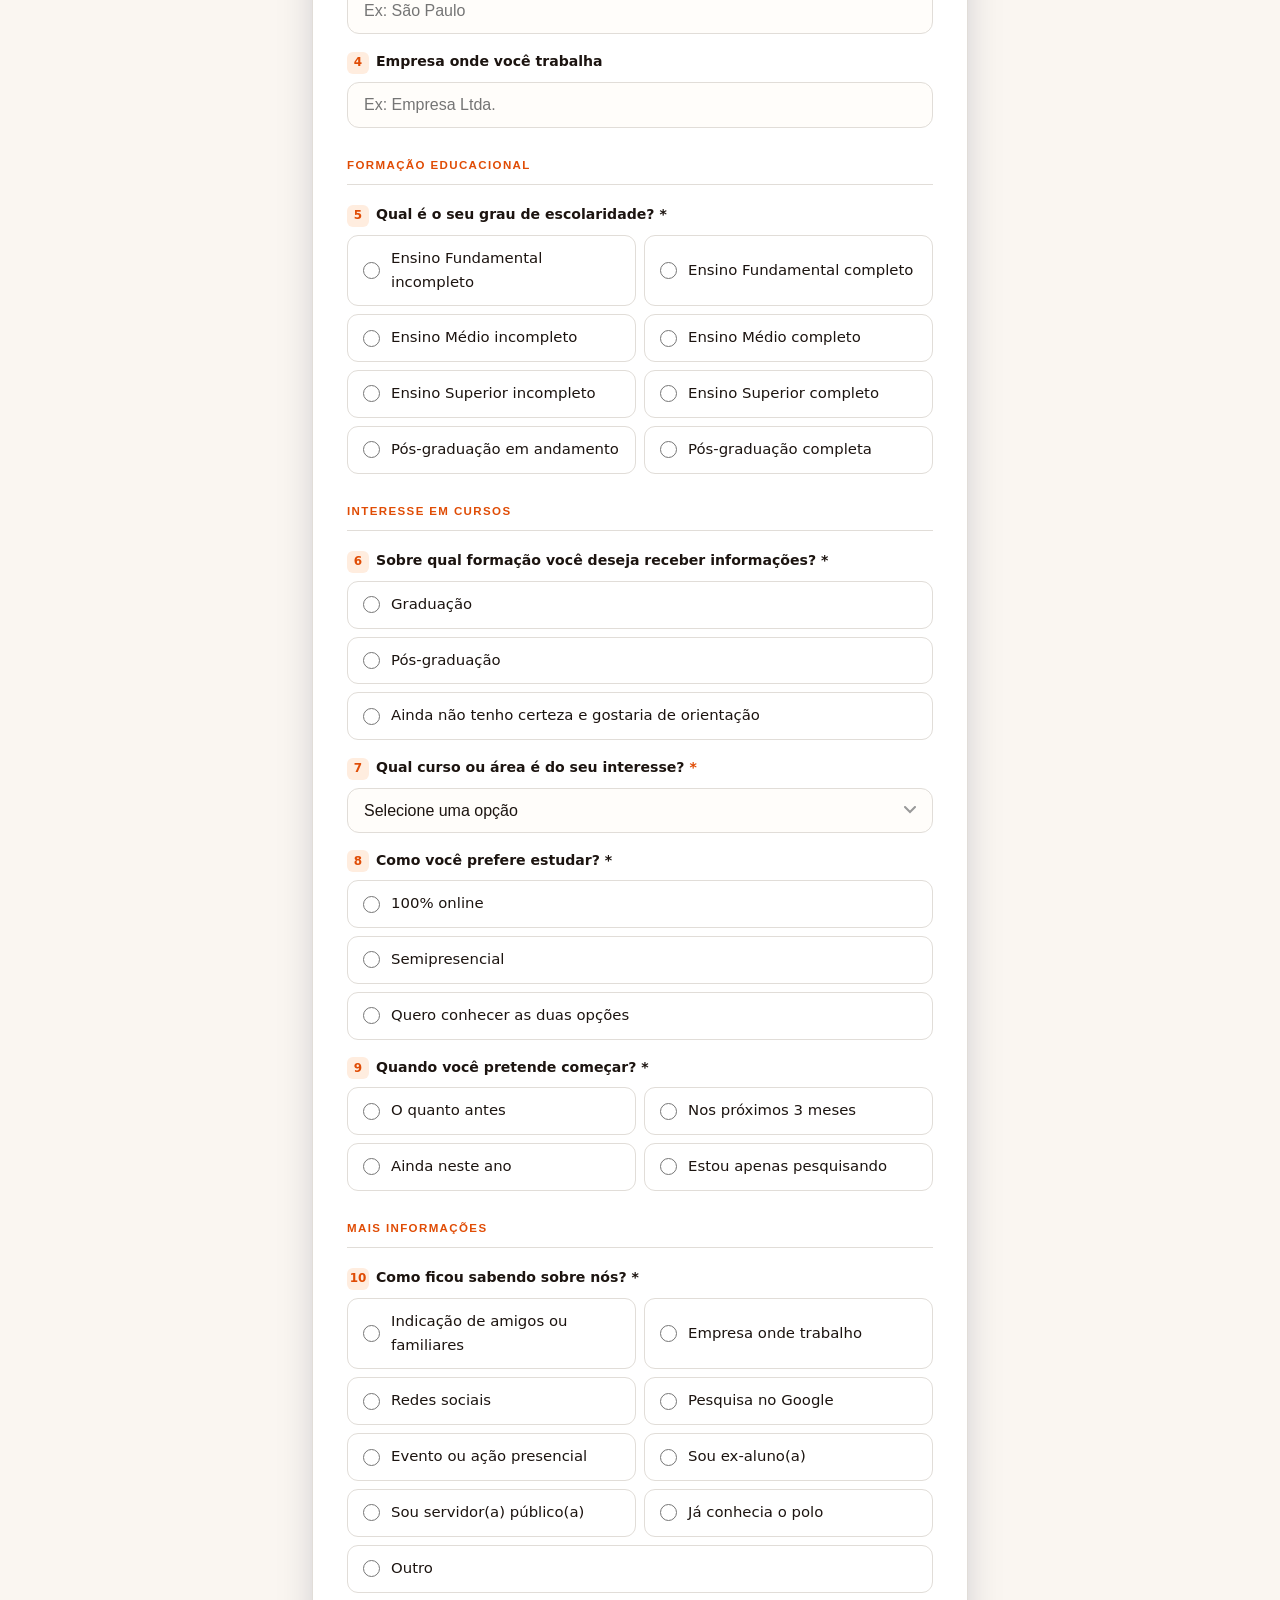
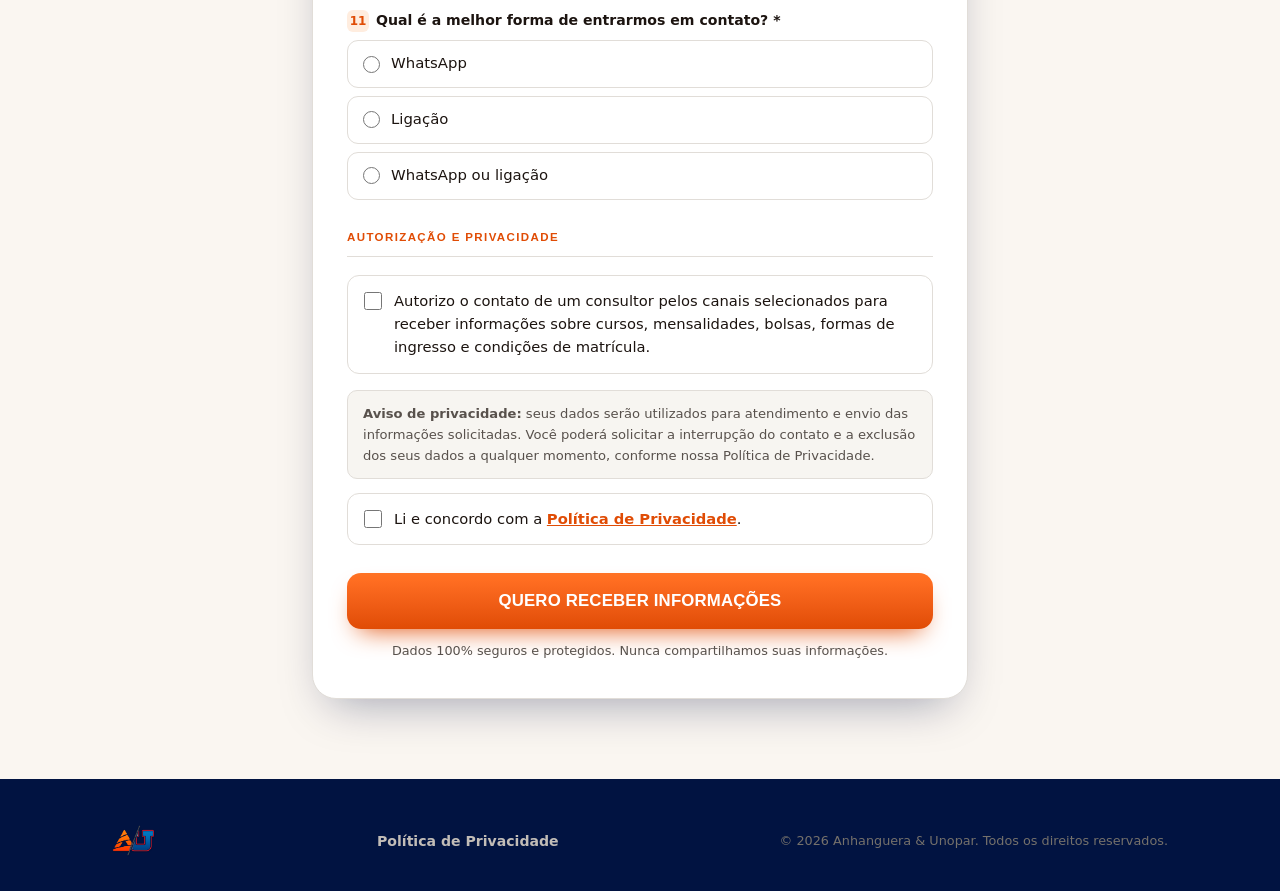
==== commit d5083234: "Arrumando opções do formulário" ====
--- a/index.html
+++ b/index.html
@@ -87,32 +87,32 @@
 
       <div class="ct ct-featured">
         <div class="ct-num">01</div>
-        <h3>Saúde</h3>
-        <p>Enfermagem · Farmácia · Fisioterapia · Nutrição · Biomedicina</p>
+        <h3>Gestão e Negócios</h3>
+        <p>Administração · Adm. Pública · Ciências Contábeis · Gestão Comercial · RH · Marketing · Logística · Finanças · Empreendedorismo e +</p>
       </div>
 
       <div class="ct">
         <div class="ct-num">02</div>
-        <h3>Tecnologia</h3>
-        <p>Análise e Des. de Sistemas · Sistemas de Informação</p>
+        <h3>Tecnologia da Informação</h3>
+        <p>ADS · Eng. de Software · Sistemas de Informação · Dev Web · Dev Mobile · Ciência de Dados · Cibersegurança · DevOps e +</p>
       </div>
 
       <div class="ct">
         <div class="ct-num">03</div>
-        <h3>Negócios</h3>
-        <p>Administração · Marketing · RH · Logística · MBAs</p>
+        <h3>Comunicação e Design</h3>
+        <p>Jornalismo · Publicidade e Propaganda · Artes Visuais · Design Gráfico · Fotografia · Produção Audiovisual</p>
       </div>
 
       <div class="ct">
         <div class="ct-num">04</div>
-        <h3>Jurídico</h3>
-        <p>Direito · Especialização em Direito Empresarial</p>
+        <h3>Saúde e Educação</h3>
+        <p>Pedagogia · Educação Física · Fonoaudiologia · Terapia Ocupacional <span class="ct-badge">Semipresencial</span></p>
       </div>
 
       <div class="ct">
         <div class="ct-num">05</div>
-        <h3>Educação</h3>
-        <p>Pedagogia · Letras · Ed. Física · Serviço Social</p>
+        <h3>Direito, Humanas e Turismo</h3>
+        <p>Criminologia · Ciência Política · Rel. Internacionais · Teologia · Gastronomia · Gestão de Turismo</p>
       </div>
 
     </div>
@@ -331,46 +331,101 @@
               </label>
               <select id="curso" name="curso" required>
                 <option value="" disabled selected>Selecione uma opção</option>
-                <optgroup label="── Graduação ──">
+
+                <optgroup label="── Gestão e Negócios ──">
                   <option value="Administração">Administração</option>
-                  <option value="Análise e Desenvolvimento de Sistemas">Análise e Desenvolvimento de Sistemas</option>
-                  <option value="Biomedicina">Biomedicina</option>
+                  <option value="Administração Pública">Administração Pública</option>
                   <option value="Ciências Contábeis">Ciências Contábeis</option>
-                  <option value="Direito">Direito</option>
-                  <option value="Educação Física">Educação Física</option>
-                  <option value="Enfermagem">Enfermagem</option>
-                  <option value="Engenharia Civil">Engenharia Civil</option>
-                  <option value="Engenharia de Produção">Engenharia de Produção</option>
-                  <option value="Engenharia Elétrica">Engenharia Elétrica</option>
-                  <option value="Engenharia Mecânica">Engenharia Mecânica</option>
-                  <option value="Farmácia">Farmácia</option>
-                  <option value="Fisioterapia">Fisioterapia</option>
+                  <option value="Coaching e Desenvolvimento Humano">Coaching e Desenvolvimento Humano</option>
+                  <option value="Comércio Exterior">Comércio Exterior</option>
+                  <option value="Empreendedorismo">Empreendedorismo</option>
+                  <option value="Empreendedorismo e Novos Negócios">Empreendedorismo e Novos Negócios</option>
                   <option value="Gestão Comercial">Gestão Comercial</option>
+                  <option value="Gestão da Inovação">Gestão da Inovação</option>
+                  <option value="Gestão da Produção Industrial">Gestão da Produção Industrial</option>
+                  <option value="Gestão da Qualidade">Gestão da Qualidade</option>
+                  <option value="Gestão de Cooperativas">Gestão de Cooperativas</option>
+                  <option value="Gestão de Produto">Gestão de Produto</option>
                   <option value="Gestão de Recursos Humanos">Gestão de Recursos Humanos</option>
-                  <option value="Jornalismo">Jornalismo</option>
+                  <option value="Gestão do Agronegócio">Gestão do Agronegócio</option>
+                  <option value="Gestão Financeira">Gestão Financeira</option>
+                  <option value="Gestão Portuária">Gestão Portuária</option>
+                  <option value="Gestão Pública">Gestão Pública</option>
                   <option value="Logística">Logística</option>
                   <option value="Marketing">Marketing</option>
-                  <option value="Medicina Veterinária">Medicina Veterinária</option>
-                  <option value="Nutrição">Nutrição</option>
+                  <option value="Negócios Imobiliários">Negócios Imobiliários</option>
+                  <option value="Processos Gerenciais">Processos Gerenciais</option>
+                  <option value="Secretariado">Secretariado</option>
+                </optgroup>
+
+                <optgroup label="── Tecnologia da Informação ──">
+                  <option value="Ciência da Computação">Ciência da Computação</option>
+                  <option value="Engenharia de Software">Engenharia de Software</option>
+                  <option value="Sistemas de Informação">Sistemas de Informação</option>
+                  <option value="Análise e Desenvolvimento de Sistemas">Análise e Desenvolvimento de Sistemas</option>
+                  <option value="Arquitetura de Dados">Arquitetura de Dados</option>
+                  <option value="Blockchain, Criptomoedas e Finanças na Era Digital">Blockchain, Criptomoedas e Finanças na Era Digital</option>
+                  <option value="Cibersegurança">Cibersegurança</option>
+                  <option value="Ciência de Dados">Ciência de Dados</option>
+                  <option value="Computação em Nuvem">Computação em Nuvem</option>
+                  <option value="Desenvolvimento Mobile">Desenvolvimento Mobile</option>
+                  <option value="Desenvolvimento Web">Desenvolvimento Web</option>
+                  <option value="DevOps">DevOps</option>
+                  <option value="Gestão da Tecnologia da Informação">Gestão da Tecnologia da Informação</option>
+                  <option value="Jogos Digitais">Jogos Digitais</option>
+                  <option value="Redes de Computadores">Redes de Computadores</option>
+                  <option value="Sistemas para Internet">Sistemas para Internet</option>
+                </optgroup>
+
+                <optgroup label="── Comunicação, Artes e Design ──">
+                  <option value="Artes Visuais">Artes Visuais</option>
+                  <option value="Jornalismo">Jornalismo</option>
+                  <option value="Publicidade e Propaganda">Publicidade e Propaganda</option>
+                  <option value="Design de Interiores">Design de Interiores</option>
+                  <option value="Design de Moda">Design de Moda</option>
+                  <option value="Design Gráfico">Design Gráfico</option>
+                  <option value="Fotografia">Fotografia</option>
+                  <option value="Produção Audiovisual">Produção Audiovisual</option>
+                </optgroup>
+
+                <optgroup label="── Saúde e Educação ──">
+                  <option value="Educação Física">Educação Física</option>
+                  <option value="Educação Física Licenciatura">Educação Física Licenciatura</option>
+                  <option value="Fonoaudiologia">Fonoaudiologia</option>
                   <option value="Pedagogia">Pedagogia</option>
-                  <option value="Psicologia">Psicologia</option>
-                  <option value="Publicidade e Propaganda">Publicidade e Propaganda</option>
-                  <option value="Segurança do Trabalho">Segurança do Trabalho</option>
-                  <option value="Serviço Social">Serviço Social</option>
-                  <option value="Sistemas de Informação">Sistemas de Informação</option>
-                  <option value="Turismo">Turismo</option>
-                </optgroup>
+                  <option value="Terapia Ocupacional">Terapia Ocupacional</option>
+                </optgroup>
+
+                <optgroup label="── Direito, Segurança e Humanas ──">
+                  <option value="Criminologia">Criminologia</option>
+                  <option value="Ciência Política">Ciência Política</option>
+                  <option value="Relações Internacionais">Relações Internacionais</option>
+                  <option value="Teologia">Teologia</option>
+                  <option value="Gestão de Segurança Privada">Gestão de Segurança Privada</option>
+                  <option value="Gestão de Serviços Judiciais e Notariais">Gestão de Serviços Judiciais e Notariais</option>
+                  <option value="Investigação e Perícia Criminal">Investigação e Perícia Criminal</option>
+                  <option value="Segurança Pública">Segurança Pública</option>
+                </optgroup>
+
+                <optgroup label="── Hospitalidade, Turismo e Gastronomia ──">
+                  <option value="Eventos">Eventos</option>
+                  <option value="Gastronomia">Gastronomia</option>
+                  <option value="Gestão de Turismo">Gestão de Turismo</option>
+                </optgroup>
+
                 <optgroup label="── Pós-graduação ──">
-                  <option value="MBA em Gestão Empresarial">MBA em Gestão Empresarial</option>
-                  <option value="MBA em Marketing">MBA em Marketing</option>
-                  <option value="MBA em Recursos Humanos">MBA em Recursos Humanos</option>
+                  <option value="MBA em Gestão Estratégica de Negócios">MBA em Gestão Estratégica de Negócios</option>
+                  <option value="MBA em Marketing Digital">MBA em Marketing Digital</option>
+                  <option value="MBA em Gestão de Pessoas">MBA em Gestão de Pessoas</option>
                   <option value="MBA em Finanças e Controladoria">MBA em Finanças e Controladoria</option>
                   <option value="MBA em Gestão de Projetos">MBA em Gestão de Projetos</option>
-                  <option value="MBA em Logística e Supply Chain">MBA em Logística e Supply Chain</option>
-                  <option value="Especialização em Educação">Especialização em Educação</option>
-                  <option value="Especialização em Saúde">Especialização em Saúde</option>
-                  <option value="Especialização em Direito">Especialização em Direito</option>
-                </optgroup>
+                  <option value="MBA em Logística e Supply Chain Management">MBA em Logística e Supply Chain Management</option>
+                  <option value="MBA em Marketing e Vendas">MBA em Marketing e Vendas</option>
+                  <option value="MBA em Gestão da Qualidade">MBA em Gestão da Qualidade</option>
+                  <option value="MBA em Gestão Pública">MBA em Gestão Pública</option>
+                  <option value="MBA em Gestão da Inovação">MBA em Gestão da Inovação</option>
+                </optgroup>
+
                 <optgroup label="──────────────">
                   <option value="Outro curso ou área">Outro curso ou área</option>
                   <option value="Ainda não sei qual curso escolher">Ainda não sei qual curso escolher</option>
--- a/style.css
+++ b/style.css
@@ -57,8 +57,10 @@
 
 /* ---------- page hero ---------- */
 .page-hero{
-  background:linear-gradient(160deg,var(--dark) 0%,var(--dark-2) 100%);
-  padding:52px 22px 48px;
+  background:
+    linear-gradient(160deg, oklch(0.21 0.09 262 / 0.82) 0%, oklch(0.15 0.07 262 / 0.70) 100%),
+    url('assets/imagem header.png') center/cover no-repeat;
+  padding:72px 22px 64px;
   text-align:center;
 }
 .page-hero .wrap{max-width:640px}
@@ -393,6 +395,14 @@
 }
 .ct h3{font-size:1rem;font-weight:700;color:var(--ink);margin-bottom:7px}
 .ct p{font-size:.84rem;color:var(--ink-soft);line-height:1.6}
+.ct-badge{
+  display:inline-block;
+  font-size:.72rem;font-weight:700;
+  padding:2px 8px;border-radius:99px;
+  background:var(--orange-soft);color:var(--orange-strong);
+  border:1px solid oklch(0.72 0.195 44 / 0.25);
+  white-space:nowrap;margin-left:2px;
+}
 
 /* ===================== STATS ===================== */
 .stats-section{
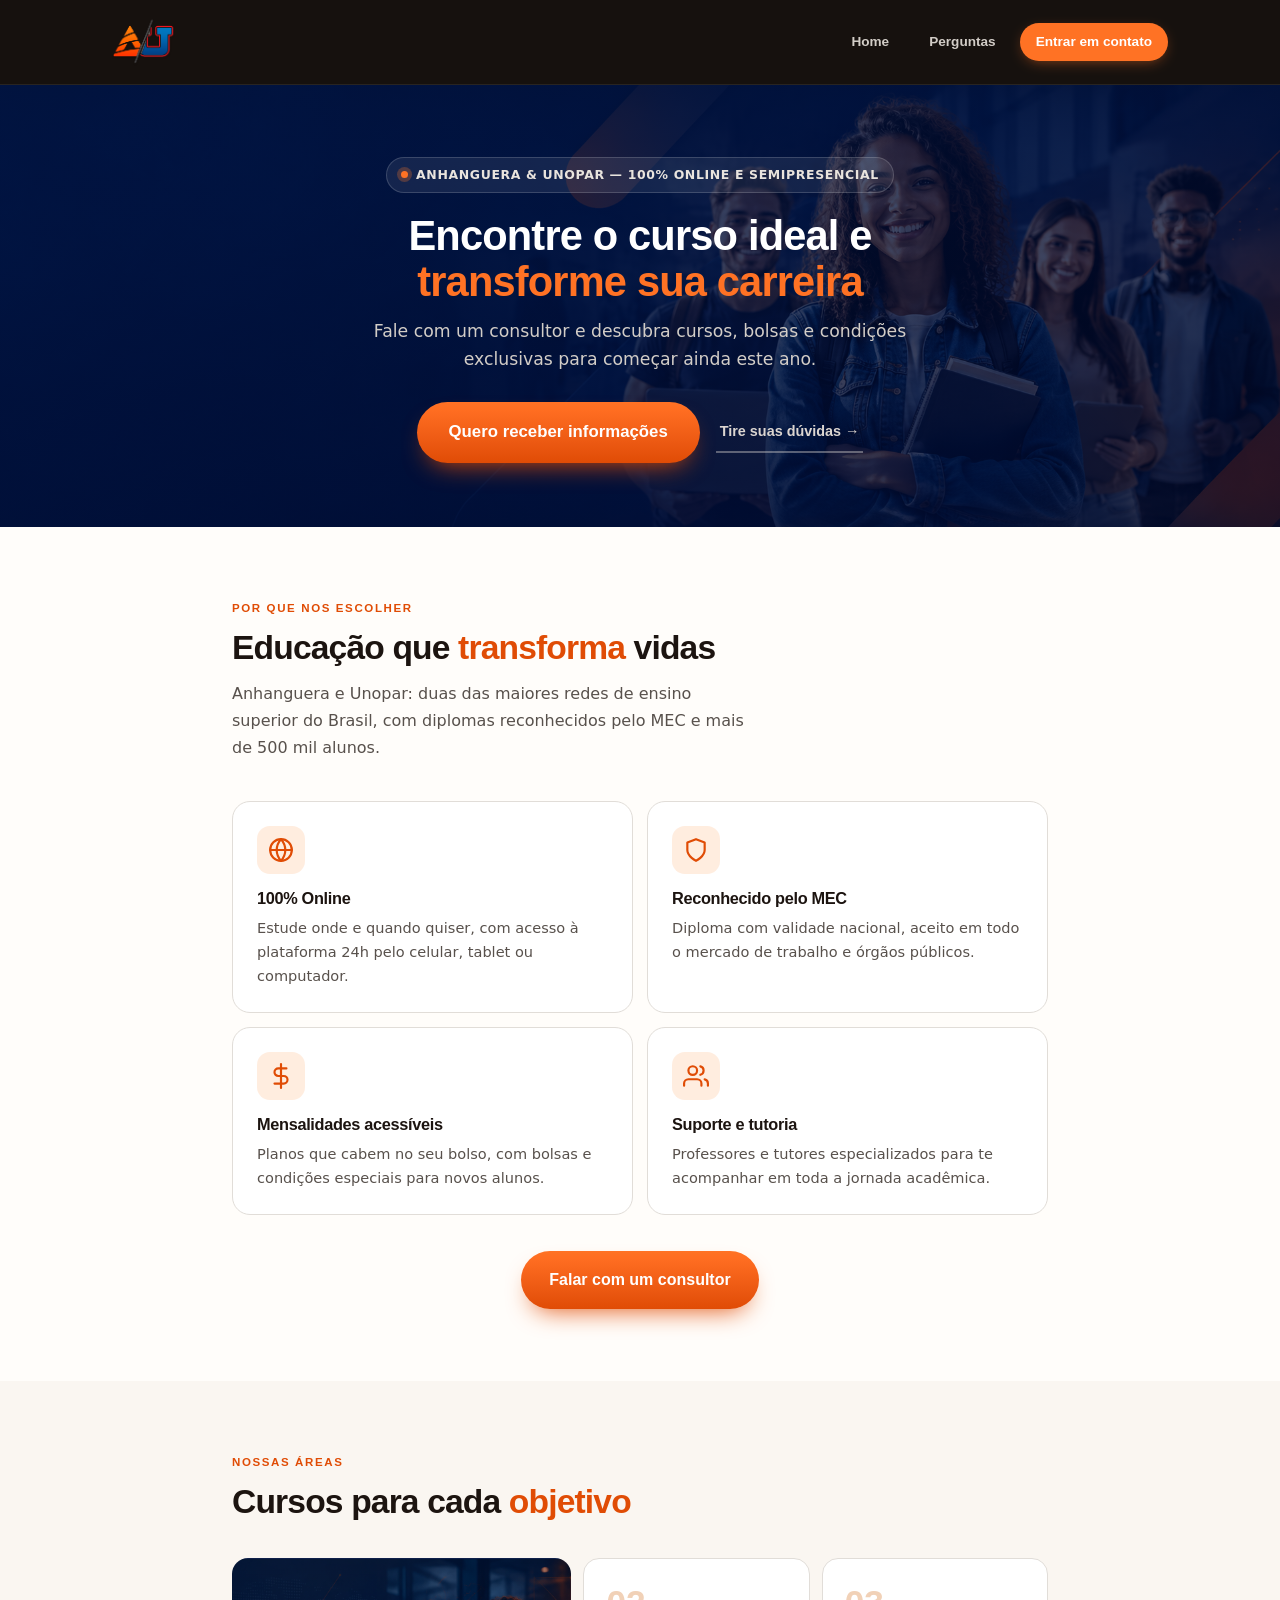
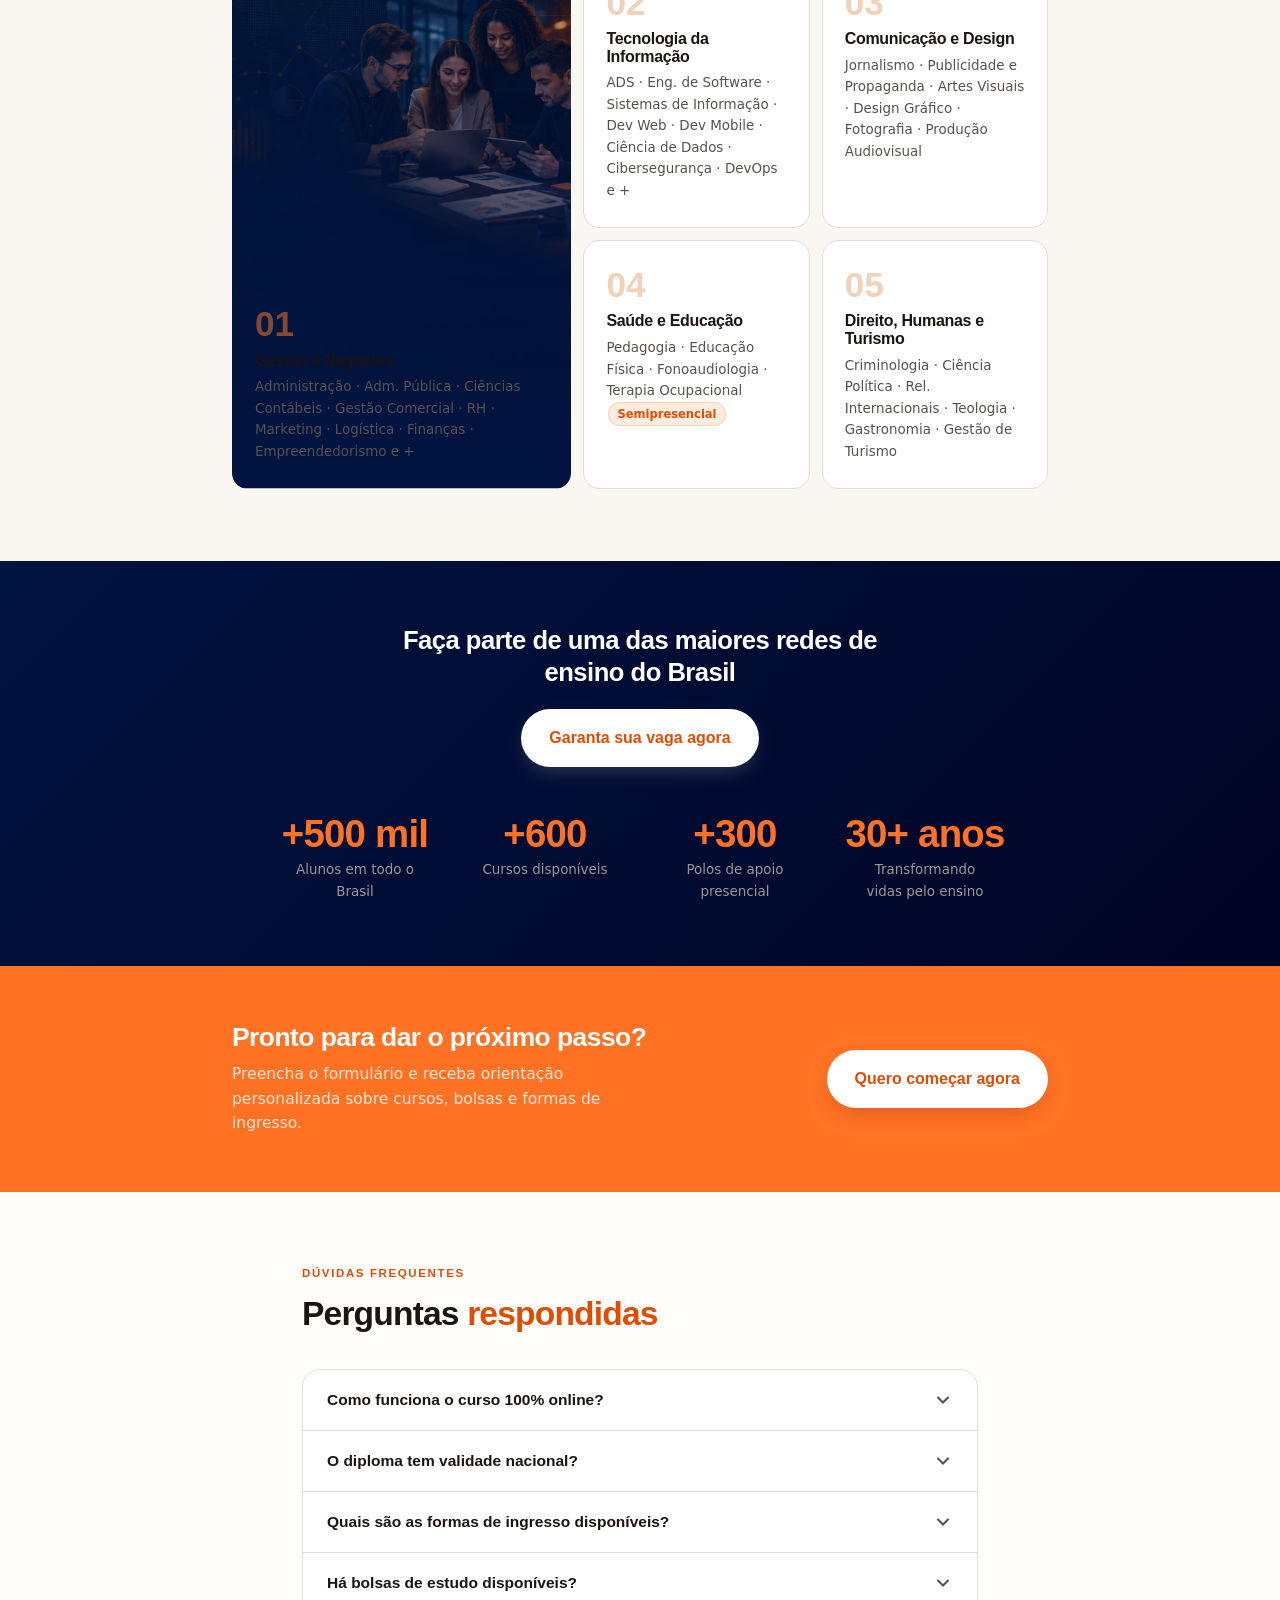
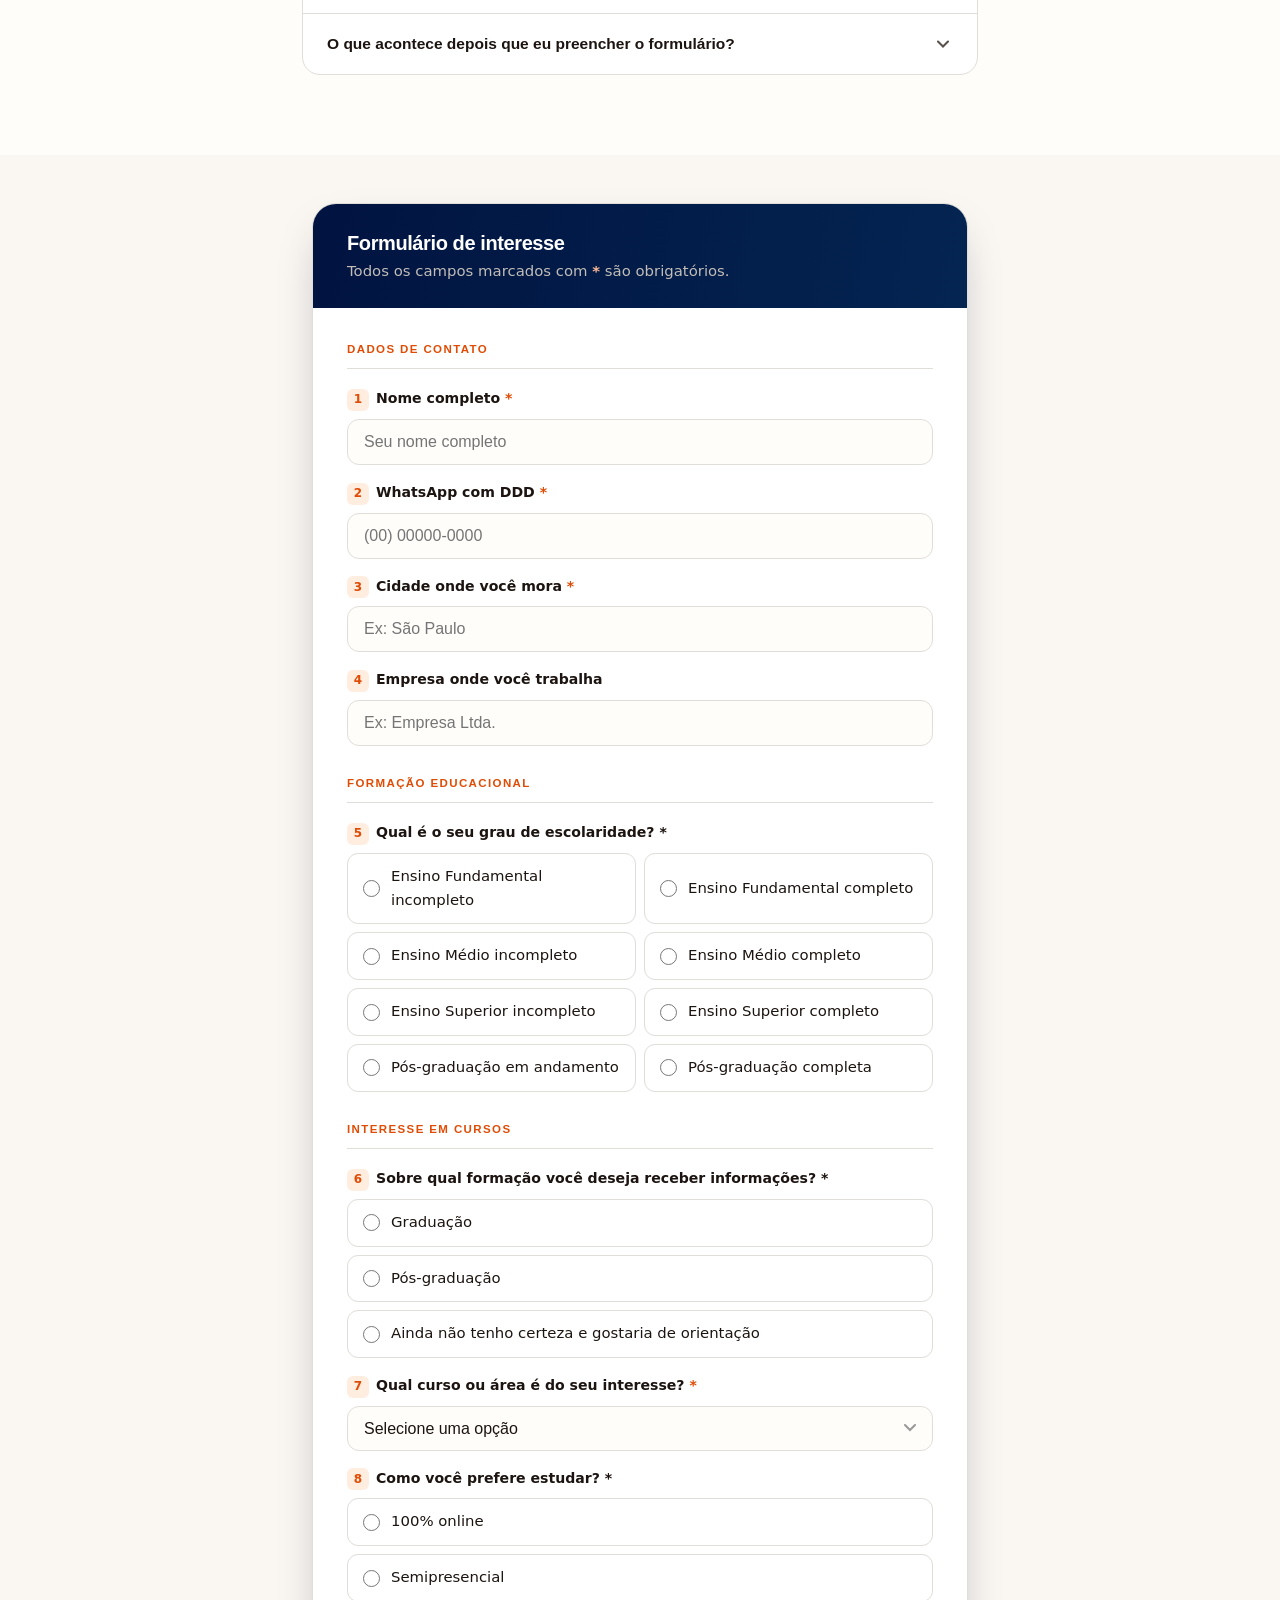
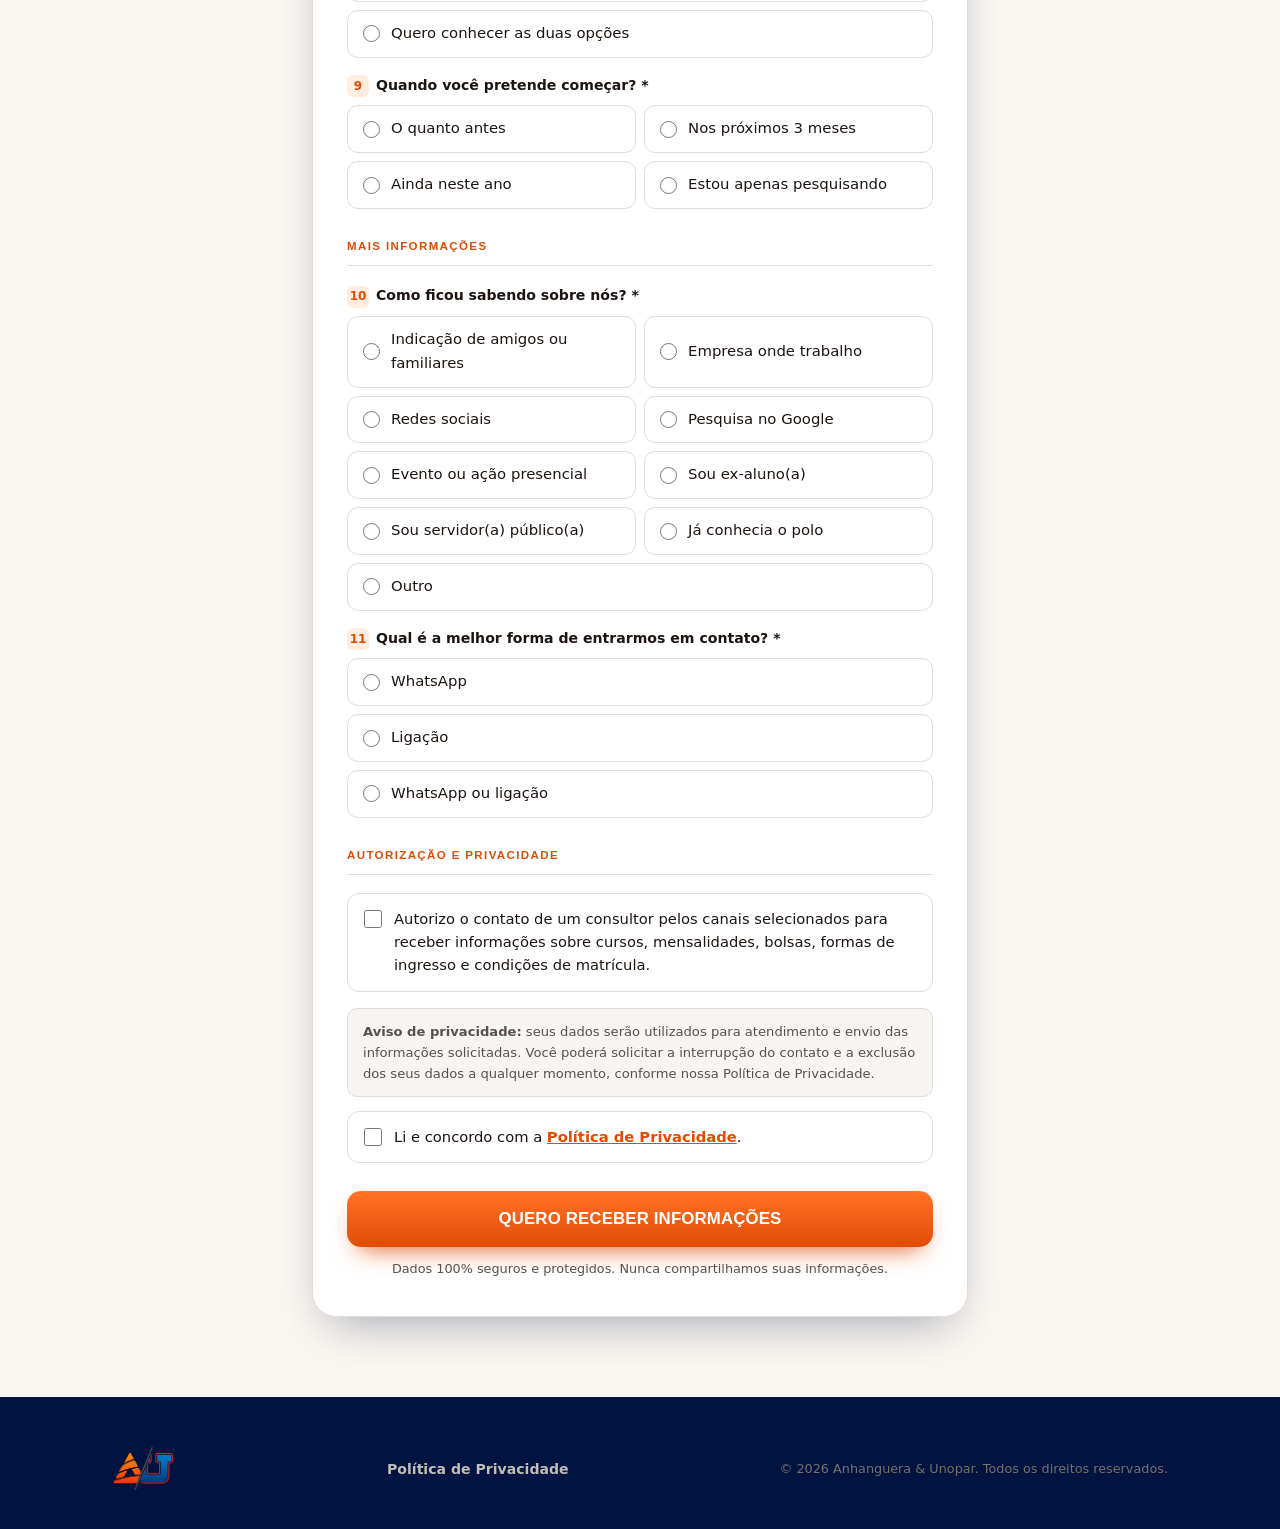
==== commit 71765d5c: "arrumando o nav" ====
--- a/index.html
+++ b/index.html
@@ -22,15 +22,24 @@
     <a class="logo" href="#" aria-label="Anhanguera e Unopar">
       <img src="assets/logoo.png" alt="Anhanguera e Unopar" class="logo-img" />
     </a>
+    <nav class="nav-links">
+      <a href="#">Home</a>
+      <a href="#faq">Perguntas</a>
+      <a href="#contato">Entrar em contato</a>
+    </nav>
   </div>
 </header>
 
 <!-- ============ HERO ============ -->
 <section class="page-hero">
   <div class="wrap reveal">
-    <span class="tag"><span class="tag-dot"></span>Informações sobre cursos</span>
-    <h1>Quero saber mais sobre <em>os cursos</em></h1>
-    <p>Preencha seus dados e receba informações sobre cursos, valores, bolsas e formas de ingresso.</p>
+    <span class="tag"><span class="tag-dot"></span>Anhanguera &amp; Unopar — 100% Online e Semipresencial</span>
+    <h1>Encontre o curso ideal e <em>transforme sua carreira</em></h1>
+    <p>Fale com um consultor e descubra cursos, bolsas e condições exclusivas para começar ainda este ano.</p>
+    <div class="hero-ctas">
+      <a href="#contato" class="btn btn-hero">Quero receber informações</a>
+      <a href="#faq" class="btn-ghost">Tire suas dúvidas →</a>
+    </div>
   </div>
 </section>
 
@@ -75,6 +84,9 @@
       </div>
 
     </div>
+    <div class="section-cta">
+      <a href="#contato" class="btn">Falar com um consultor</a>
+    </div>
   </div>
 </section>
 
@@ -85,7 +97,7 @@
     <h2 class="sec-h2">Cursos para cada <em>objetivo</em></h2>
     <div class="courses-mosaic">
 
-      <div class="ct ct-featured">
+      <div class="ct ct-featured ct-featured-img">
         <div class="ct-num">01</div>
         <h3>Gestão e Negócios</h3>
         <p>Administração · Adm. Pública · Ciências Contábeis · Gestão Comercial · RH · Marketing · Logística · Finanças · Empreendedorismo e +</p>
@@ -122,6 +134,10 @@
 <!-- ============ STATS ============ -->
 <section class="stats-section">
   <div class="wrap">
+    <div class="stats-headline">
+      <h2>Faça parte de uma das maiores redes de ensino do Brasil</h2>
+      <a href="#contato" class="btn btn-light">Garanta sua vaga agora</a>
+    </div>
     <div class="stats-grid">
       <div class="stat-item">
         <span class="stat-num">+500 mil</span>
@@ -143,8 +159,19 @@
   </div>
 </section>
 
+<!-- ============ CTA BANNER ============ -->
+<section class="cta-banner">
+  <div class="wrap cta-banner-inner reveal">
+    <div class="cta-banner-text">
+      <h2>Pronto para dar o próximo passo?</h2>
+      <p>Preencha o formulário e receba orientação personalizada sobre cursos, bolsas e formas de ingresso.</p>
+    </div>
+    <a href="#contato" class="btn">Quero começar agora</a>
+  </div>
+</section>
+
 <!-- ============ FAQ ============ -->
-<section class="faq-section">
+<section class="faq-section" id="faq">
   <div class="wrap faq-wrap reveal">
     <div class="sec-label">Dúvidas frequentes</div>
     <h2 class="sec-h2">Perguntas <em>respondidas</em></h2>
@@ -205,7 +232,7 @@
 </section>
 
 <!-- ============ FORM ============ -->
-<section class="form-area">
+<section class="form-area" id="contato">
   <div class="wrap">
 
     <div class="form-card reveal" id="formCard">
--- a/style.css
+++ b/style.css
@@ -51,9 +51,28 @@
   backdrop-filter:blur(12px);
   border-bottom:1px solid oklch(1 0 0 / 0.08);
 }
-.nav{display:flex;align-items:center;justify-content:space-between;height:64px;max-width:1100px}
+.nav{display:flex;align-items:center;justify-content:space-between;height:84px;max-width:1100px}
 .logo{display:flex;align-items:center;gap:12px;color:#fff;font-family:'Montserrat';font-weight:800;font-size:1.1rem;letter-spacing:-0.01em}
-.logo-img{height:44px;max-height:44px;width:auto;max-width:100px;object-fit:contain;display:block}
+.logo-img{height:64px;max-height:64px;width:auto;max-width:140px;object-fit:contain;display:block}
+
+/* ---------- nav links ---------- */
+.nav-links{display:flex;align-items:center;gap:8px}
+.nav-links a{
+  color:oklch(0.85 0.01 70);
+  font-family:'Montserrat',sans-serif;font-weight:600;font-size:.85rem;
+  padding:8px 16px;border-radius:999px;
+  transition:background .18s,color .18s;
+  white-space:nowrap;
+}
+.nav-links a:hover{background:oklch(1 0 0 / 0.1);color:#fff}
+.nav-links a:last-child{
+  background:var(--orange);color:#fff;
+  box-shadow:0 4px 14px -4px oklch(0.72 0.195 44 / 0.5);
+}
+.nav-links a:last-child:hover{filter:brightness(1.08)}
+@media(max-width:560px){
+  .nav-links a:not(:last-child){display:none}
+}
 
 /* ---------- page hero ---------- */
 .page-hero{
@@ -85,6 +104,55 @@
 }
 .tag-dot{width:7px;height:7px;border-radius:50%;background:var(--orange);flex:none;
   box-shadow:0 0 0 4px oklch(0.70 0.175 47 / 0.28)}
+
+/* ---------- hero ctas ---------- */
+.hero-ctas{display:flex;align-items:center;gap:16px;justify-content:center;flex-wrap:wrap;margin-top:28px}
+.btn-hero{font-size:1.05rem;padding:17px 32px}
+.btn-ghost{
+  color:oklch(0.88 0.01 70);font-family:'Montserrat',sans-serif;font-weight:700;font-size:.9rem;
+  padding:8px 4px;border-bottom:2px solid oklch(0.88 0.01 70 / 0.4);
+  transition:color .18s,border-color .18s;
+}
+.btn-ghost:hover{color:#fff;border-color:#fff}
+
+/* ---------- section cta ---------- */
+.section-cta{margin-top:36px;text-align:center}
+
+/* ---------- stats headline ---------- */
+.stats-headline{
+  text-align:center;margin-bottom:48px;
+  display:flex;flex-direction:column;align-items:center;gap:20px;
+}
+.stats-headline h2{
+  font-family:'Montserrat',sans-serif;font-size:clamp(1.2rem,2.5vw,1.6rem);
+  font-weight:800;color:#fff;max-width:38ch;line-height:1.25;
+}
+.btn-light{
+  background:#fff;color:var(--orange-strong);
+  box-shadow:0 8px 22px -8px oklch(1 0 0 / 0.25);
+}
+.btn-light:hover{filter:brightness(0.97)}
+
+/* ---------- cta banner ---------- */
+.cta-banner{background:var(--orange);padding:56px 0}
+.cta-banner-inner{
+  display:flex;align-items:center;justify-content:space-between;
+  gap:32px;flex-wrap:wrap;max-width:860px!important;
+}
+.cta-banner-text h2{
+  font-size:clamp(1.25rem,2.8vw,1.65rem);font-weight:800;
+  color:#fff;margin-bottom:8px;line-height:1.2;
+}
+.cta-banner-text p{color:oklch(1 0 0 / 0.82);font-size:.97rem;max-width:44ch}
+.cta-banner .btn{
+  background:#fff;color:var(--orange-strong);flex:none;white-space:nowrap;
+  box-shadow:0 8px 24px -8px oklch(0.40 0.15 40 / 0.35);
+}
+.cta-banner .btn:hover{filter:brightness(0.97)}
+@media(max-width:640px){
+  .cta-banner-inner{flex-direction:column;text-align:center}
+  .cta-banner-text p{max-width:none}
+}
 
 /* ---------- form area ---------- */
 .form-area{padding:48px 0 80px}
@@ -384,6 +452,11 @@
   background:linear-gradient(140deg,var(--dark) 0%,var(--dark-2) 100%);
   border-color:transparent;
 }
+.ct-featured-img{
+  background:
+    linear-gradient(to top, oklch(0.21 0.09 262 / 0.95) 0%, oklch(0.21 0.09 262 / 0.55) 55%, oklch(0.15 0.07 262 / 0.25) 100%),
+    url('assets/gestao e negocios.png') center/cover no-repeat !important;
+}
 .ct-featured h3{color:#fff}
 .ct-featured p{color:oklch(0.72 0.01 70)}
 .ct-featured .ct-num{color:oklch(0.70 0.175 47 / 0.55)}
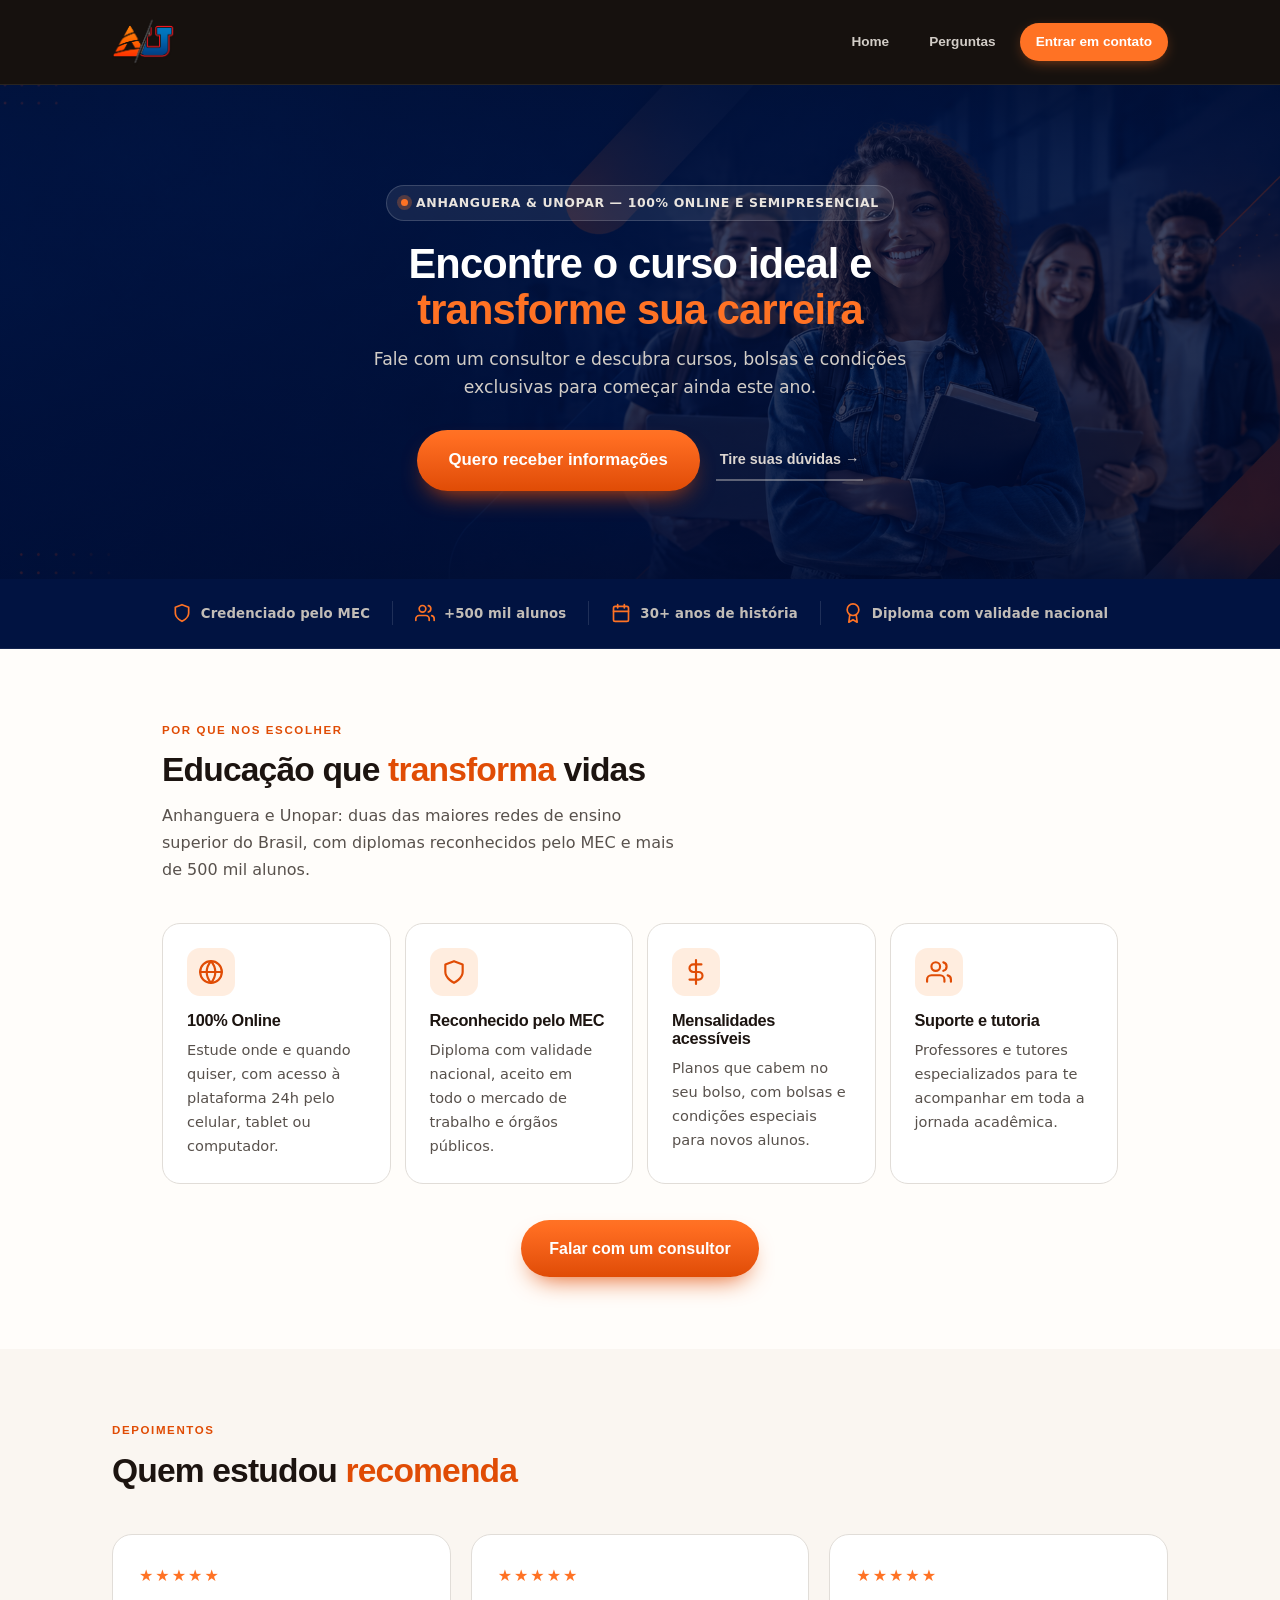
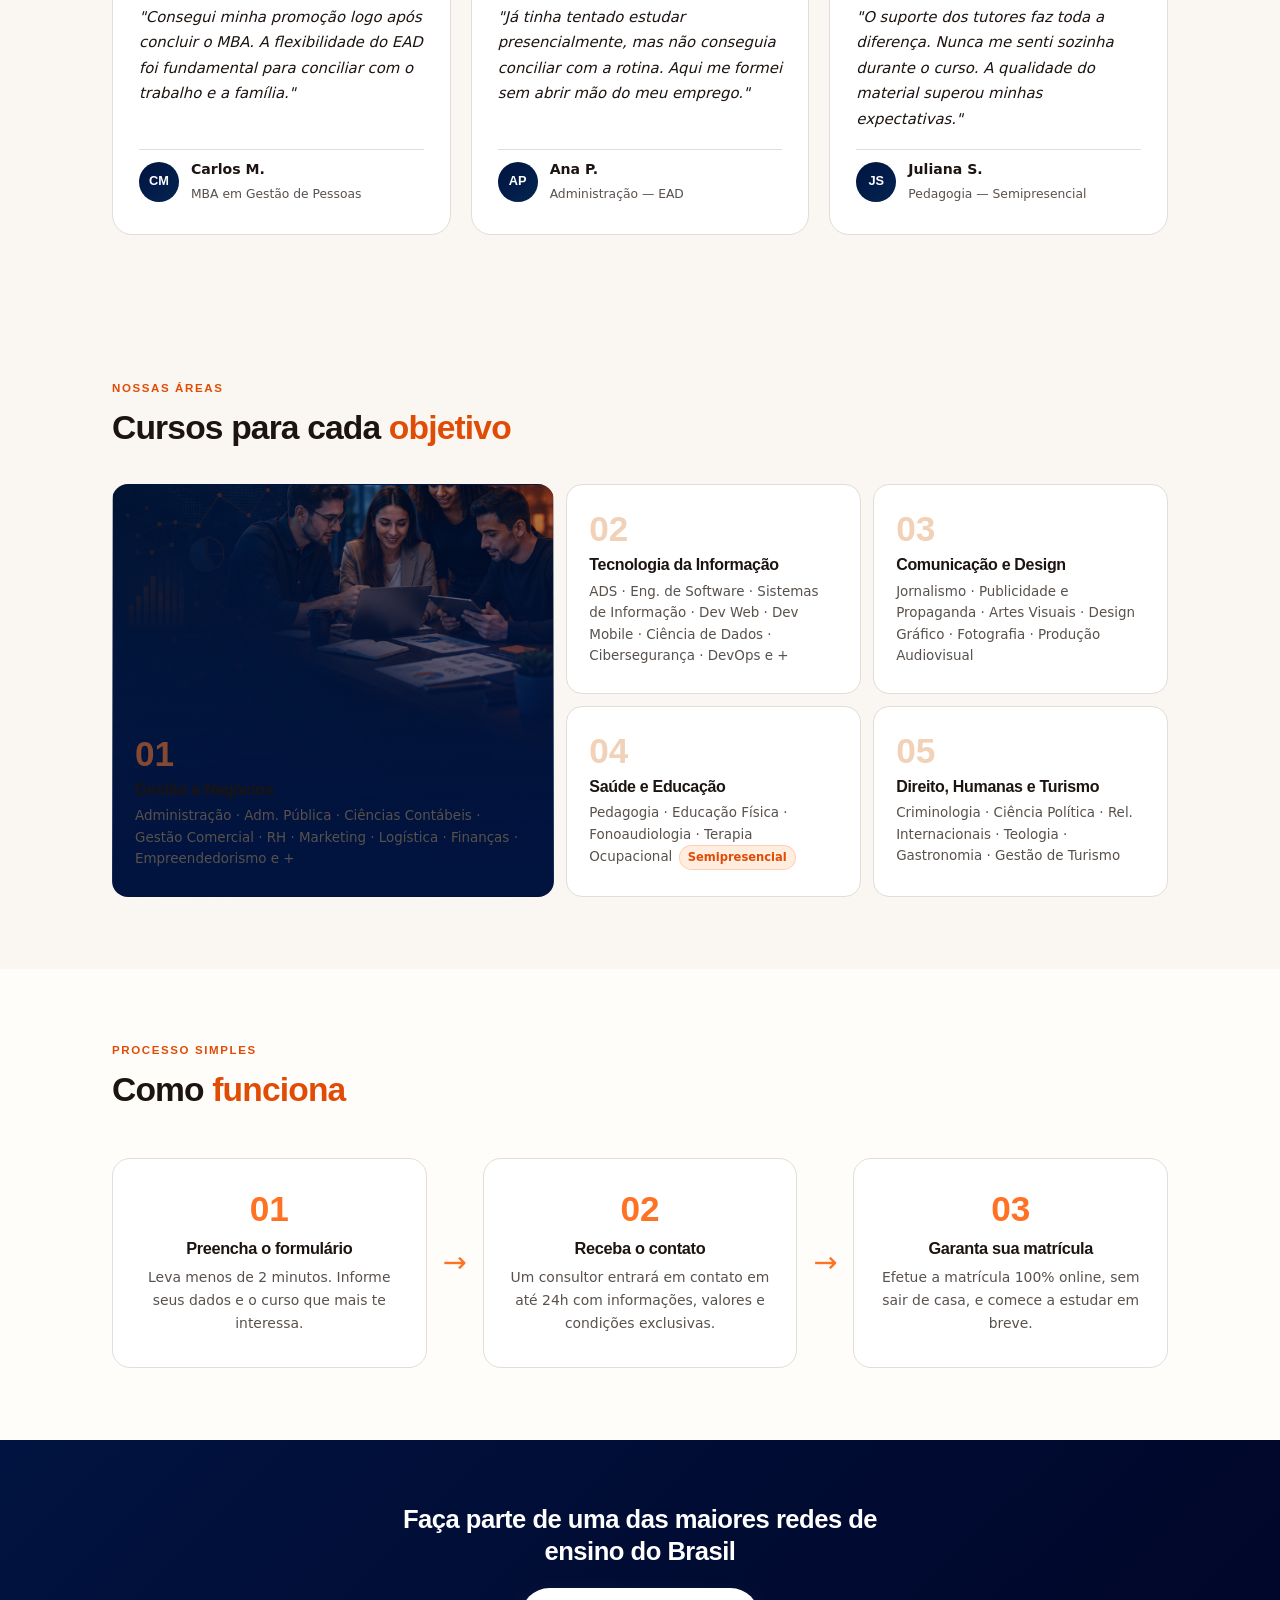
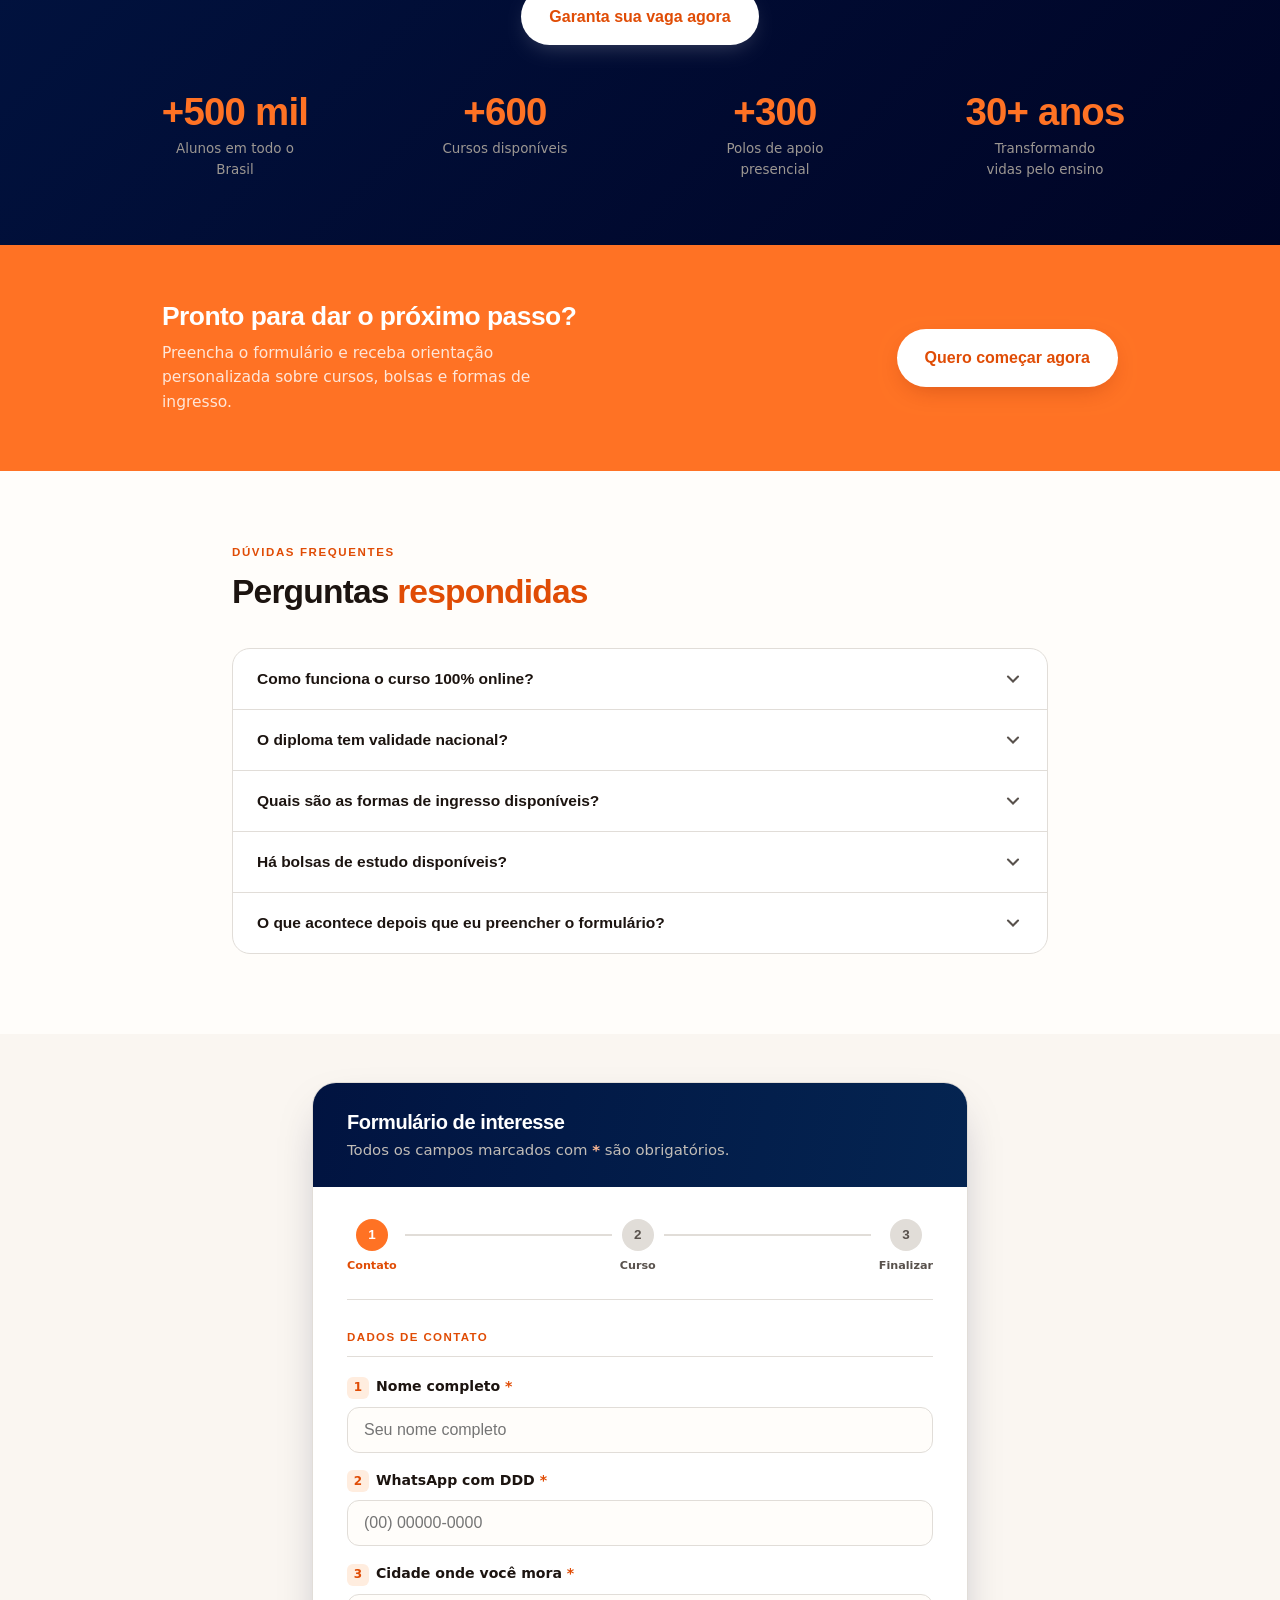
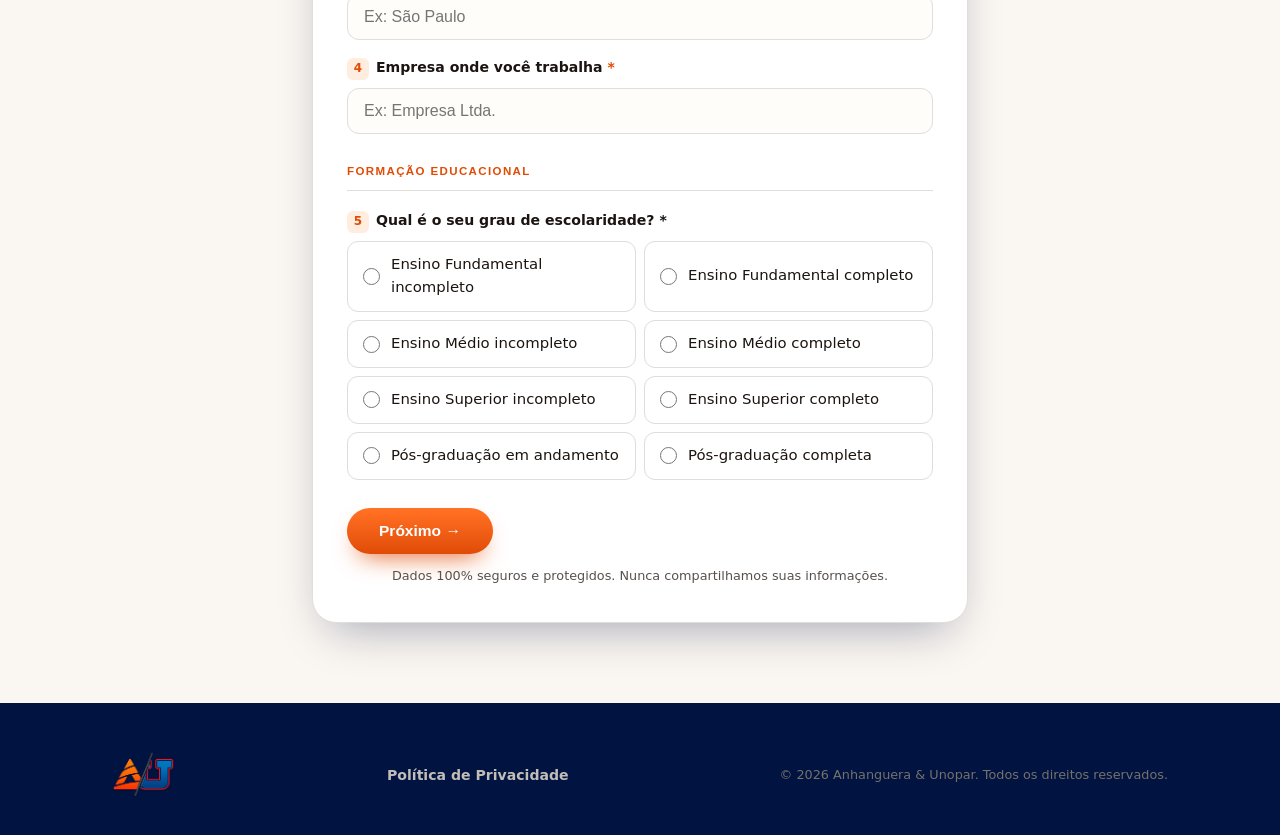
==== commit 09bd1bad: "Adicionando sugestões do claude" ====
--- a/index.html
+++ b/index.html
@@ -5,6 +5,11 @@
 <meta name="viewport" content="width=device-width, initial-scale=1.0" />
 <title>Quero saber mais sobre os cursos — Anhanguera &amp; Unopar</title>
 <meta name="description" content="Preencha seus dados e receba informações sobre cursos, valores, bolsas e formas de ingresso." />
+<meta property="og:type" content="website" />
+<meta property="og:title" content="Encontre o curso ideal — Anhanguera &amp; Unopar" />
+<meta property="og:description" content="Fale com um consultor e descubra cursos, bolsas e condições exclusivas para começar ainda este ano." />
+<meta property="og:image" content="assets/imagem header.png" />
+<meta name="twitter:card" content="summary_large_image" />
 <meta http-equiv="Content-Security-Policy" content="default-src 'self'; script-src 'self'; style-src 'self' 'unsafe-inline' https://fonts.googleapis.com; font-src 'self' https://fonts.gstatic.com; img-src 'self' data: blob:; connect-src 'self' https://script.google.com https://script.googleusercontent.com; frame-ancestors 'none'; base-uri 'self'; object-src 'none'; form-action 'self';" />
 <meta name="referrer" content="strict-origin-when-cross-origin" />
 <link rel="icon" type="image/png" href="assets/logoo.png" />
@@ -22,11 +27,14 @@
     <a class="logo" href="#" aria-label="Anhanguera e Unopar">
       <img src="assets/logoo.png" alt="Anhanguera e Unopar" class="logo-img" />
     </a>
-    <nav class="nav-links">
+    <nav class="nav-links" id="navLinks">
       <a href="#">Home</a>
       <a href="#faq">Perguntas</a>
       <a href="#contato">Entrar em contato</a>
     </nav>
+    <button class="hamburger" id="hamburger" aria-label="Abrir menu" aria-expanded="false">
+      <span></span><span></span><span></span>
+    </button>
   </div>
 </header>
 
@@ -43,6 +51,31 @@
   </div>
 </section>
 
+<!-- ============ CREDENTIALS ============ -->
+<div class="cred-bar">
+  <div class="wrap cred-inner">
+    <div class="cred-item">
+      <svg width="20" height="20" viewBox="0 0 24 24" fill="none" stroke="currentColor" stroke-width="2" stroke-linecap="round" stroke-linejoin="round"><path d="M12 22s8-4 8-10V5l-8-3-8 3v7c0 6 8 10 8 10z"/></svg>
+      <span>Credenciado pelo MEC</span>
+    </div>
+    <div class="cred-sep"></div>
+    <div class="cred-item">
+      <svg width="20" height="20" viewBox="0 0 24 24" fill="none" stroke="currentColor" stroke-width="2" stroke-linecap="round" stroke-linejoin="round"><path d="M17 21v-2a4 4 0 0 0-4-4H5a4 4 0 0 0-4 4v2"/><circle cx="9" cy="7" r="4"/><path d="M23 21v-2a4 4 0 0 0-3-3.87"/><path d="M16 3.13a4 4 0 0 1 0 7.75"/></svg>
+      <span>+500 mil alunos</span>
+    </div>
+    <div class="cred-sep"></div>
+    <div class="cred-item">
+      <svg width="20" height="20" viewBox="0 0 24 24" fill="none" stroke="currentColor" stroke-width="2" stroke-linecap="round" stroke-linejoin="round"><rect x="3" y="4" width="18" height="18" rx="2"/><line x1="16" y1="2" x2="16" y2="6"/><line x1="8" y1="2" x2="8" y2="6"/><line x1="3" y1="10" x2="21" y2="10"/></svg>
+      <span>30+ anos de história</span>
+    </div>
+    <div class="cred-sep"></div>
+    <div class="cred-item">
+      <svg width="20" height="20" viewBox="0 0 24 24" fill="none" stroke="currentColor" stroke-width="2" stroke-linecap="round" stroke-linejoin="round"><circle cx="12" cy="8" width="18" height="18" r="7"/><polyline points="8.21 13.89 7 23 12 20 17 23 15.79 13.88"/></svg>
+      <span>Diploma com validade nacional</span>
+    </div>
+  </div>
+</div>
+
 <!-- ============ BENEFITS ============ -->
 <section class="benefits-section">
   <div class="wrap benefits-wrap reveal">
@@ -90,6 +123,44 @@
   </div>
 </section>
 
+<!-- ============ TESTIMONIALS ============ -->
+<section class="testimonials-section">
+  <div class="wrap reveal">
+    <div class="sec-label">Depoimentos</div>
+    <h2 class="sec-h2">Quem estudou <em>recomenda</em></h2>
+    <div class="testimonials-grid">
+
+      <div class="tcard">
+        <div class="tcard-stars">★★★★★</div>
+        <p class="tcard-quote">"Consegui minha promoção logo após concluir o MBA. A flexibilidade do EAD foi fundamental para conciliar com o trabalho e a família."</p>
+        <div class="tcard-author">
+          <div class="tcard-avatar">CM</div>
+          <div><strong>Carlos M.</strong><span>MBA em Gestão de Pessoas</span></div>
+        </div>
+      </div>
+
+      <div class="tcard">
+        <div class="tcard-stars">★★★★★</div>
+        <p class="tcard-quote">"Já tinha tentado estudar presencialmente, mas não conseguia conciliar com a rotina. Aqui me formei sem abrir mão do meu emprego."</p>
+        <div class="tcard-author">
+          <div class="tcard-avatar">AP</div>
+          <div><strong>Ana P.</strong><span>Administração — EAD</span></div>
+        </div>
+      </div>
+
+      <div class="tcard">
+        <div class="tcard-stars">★★★★★</div>
+        <p class="tcard-quote">"O suporte dos tutores faz toda a diferença. Nunca me senti sozinha durante o curso. A qualidade do material superou minhas expectativas."</p>
+        <div class="tcard-author">
+          <div class="tcard-avatar">JS</div>
+          <div><strong>Juliana S.</strong><span>Pedagogia — Semipresencial</span></div>
+        </div>
+      </div>
+
+    </div>
+  </div>
+</section>
+
 <!-- ============ COURSES ============ -->
 <section class="courses-section">
   <div class="wrap courses-wrap reveal">
@@ -127,6 +198,33 @@
         <p>Criminologia · Ciência Política · Rel. Internacionais · Teologia · Gastronomia · Gestão de Turismo</p>
       </div>
 
+    </div>
+  </div>
+</section>
+
+<!-- ============ HOW IT WORKS ============ -->
+<section class="how-section">
+  <div class="wrap reveal">
+    <div class="sec-label">Processo simples</div>
+    <h2 class="sec-h2">Como <em>funciona</em></h2>
+    <div class="how-grid">
+      <div class="how-step">
+        <div class="how-num">01</div>
+        <h3>Preencha o formulário</h3>
+        <p>Leva menos de 2 minutos. Informe seus dados e o curso que mais te interessa.</p>
+      </div>
+      <div class="how-arrow">→</div>
+      <div class="how-step">
+        <div class="how-num">02</div>
+        <h3>Receba o contato</h3>
+        <p>Um consultor entrará em contato em até 24h com informações, valores e condições exclusivas.</p>
+      </div>
+      <div class="how-arrow">→</div>
+      <div class="how-step">
+        <div class="how-num">03</div>
+        <h3>Garanta sua matrícula</h3>
+        <p>Efetue a matrícula 100% online, sem sair de casa, e comece a estudar em breve.</p>
+      </div>
     </div>
   </div>
 </section>
@@ -245,6 +343,15 @@
       <div class="form-body">
         <form id="leadForm" novalidate autocomplete="on">
 
+          <div class="step-bar">
+            <div class="step-dot active" data-step="1"><span>1</span><em>Contato</em></div>
+            <div class="step-line"></div>
+            <div class="step-dot" data-step="2"><span>2</span><em>Curso</em></div>
+            <div class="step-line"></div>
+            <div class="step-dot" data-step="3"><span>3</span><em>Finalizar</em></div>
+          </div>
+
+          <div class="form-step" data-step="1">
           <!-- ── DADOS DE CONTATO ── -->
           <div class="form-group">
             <div class="form-group-title">Dados de contato</div>
@@ -275,9 +382,10 @@
 
             <div class="field">
               <label class="field-label" for="empresa">
-                <span class="q-num">4</span>Empresa onde você trabalha
+                <span class="q-num">4</span>Empresa onde você trabalha <span class="req">*</span>
               </label>
-              <input type="text" id="empresa" name="empresa" autocomplete="organization" placeholder="Ex: Empresa Ltda." />
+              <input type="text" id="empresa" name="empresa" autocomplete="organization" placeholder="Ex: Empresa Ltda." required />
+              <span class="err">Informe a empresa onde você trabalha.</span>
             </div>
           </div>
 
@@ -326,7 +434,9 @@
               <span class="err">Selecione seu grau de escolaridade.</span>
             </div>
           </div>
-
+          </div><!-- /step-1 -->
+
+          <div class="form-step" data-step="2" hidden>
           <!-- ── INTERESSE EM CURSOS ── -->
           <div class="form-group">
             <div class="form-group-title">Interesse em cursos</div>
@@ -507,7 +617,9 @@
               <span class="err">Selecione uma opção.</span>
             </div>
           </div>
-
+          </div><!-- /step-2 -->
+
+          <div class="form-step" data-step="3" hidden>
           <!-- ── COMO SOUBE / CONTATO ── -->
           <div class="form-group">
             <div class="form-group-title">Mais informações</div>
@@ -604,21 +716,27 @@
             </div>
           </div>
 
+          </div><!-- /step-3 -->
+
           <!-- Honeypot anti-spam -->
           <input type="text" name="website" id="hp_website" autocomplete="off" tabindex="-1" aria-hidden="true" style="display:none!important;position:absolute;left:-9999px;width:0;height:0" />
 
-          <div class="form-submit">
-            <button type="submit" class="btn btn-submit" id="submitBtn">QUERO RECEBER INFORMAÇÕES</button>
-            <p class="form-note">Dados 100% seguros e protegidos. Nunca compartilhamos suas informações.</p>
+          <div class="form-step-nav">
+            <button type="button" class="btn-back" id="btnBack" hidden>← Voltar</button>
+            <div>
+              <button type="button" class="btn btn-next" id="btnNext">Próximo →</button>
+              <button type="submit" class="btn btn-submit" id="submitBtn" hidden>QUERO RECEBER INFORMAÇÕES</button>
+            </div>
           </div>
+          <p class="form-note">Dados 100% seguros e protegidos. Nunca compartilhamos suas informações.</p>
 
         </form>
       </div><!-- /form-body -->
 
       <div class="form-success">
-        <div class="s-icon">🎉</div>
-        <h3>Cadastro realizado com sucesso!</h3>
-        <p>Nossa equipe entrará em contato em breve com informações sobre cursos, valores e bolsas disponíveis para você.</p>
+        <div class="s-check">✓</div>
+        <h3>Concluído!</h3>
+        <p>Recebemos seu cadastro. Nossa equipe entrará em contato em <strong>até 24 horas</strong> com informações sobre cursos, valores e bolsas disponíveis para você.</p>
       </div>
 
     </div><!-- /form-card -->
@@ -636,6 +754,5 @@
     <p class="foot-copy">© 2026 Anhanguera &amp; Unopar. Todos os direitos reservados.</p>
   </div>
 </footer>
-
 </body>
 </html>
--- a/style.css
+++ b/style.css
@@ -13,9 +13,10 @@
   --radius:        16px;
   --shadow:        0 20px 48px -18px oklch(0.20 0.09 262 / 0.38);
   --shadow-sm:     0 8px 22px -14px oklch(0.20 0.09 262 / 0.32);
-  --maxw:          780px;
+  --maxw:          1100px;
 }
 *{box-sizing:border-box;margin:0;padding:0}
+[hidden]{display:none!important}
 html{scroll-behavior:smooth}
 body{
   font-family:'Manrope',system-ui,sans-serif;
@@ -70,16 +71,14 @@
   box-shadow:0 4px 14px -4px oklch(0.72 0.195 44 / 0.5);
 }
 .nav-links a:last-child:hover{filter:brightness(1.08)}
-@media(max-width:560px){
-  .nav-links a:not(:last-child){display:none}
-}
+/* Mobile nav handled by hamburger below */
 
 /* ---------- page hero ---------- */
 .page-hero{
   background:
     linear-gradient(160deg, oklch(0.21 0.09 262 / 0.82) 0%, oklch(0.15 0.07 262 / 0.70) 100%),
     url('assets/imagem header.png') center/cover no-repeat;
-  padding:72px 22px 64px;
+  padding:100px 22px 88px;
   text-align:center;
 }
 .page-hero .wrap{max-width:640px}
@@ -137,7 +136,7 @@
 .cta-banner{background:var(--orange);padding:56px 0}
 .cta-banner-inner{
   display:flex;align-items:center;justify-content:space-between;
-  gap:32px;flex-wrap:wrap;max-width:860px!important;
+  gap:32px;flex-wrap:wrap;max-width:1000px!important;
 }
 .cta-banner-text h2{
   font-size:clamp(1.25rem,2.8vw,1.65rem);font-weight:800;
@@ -329,9 +328,14 @@
 
 /* ---------- success state ---------- */
 .form-success{display:none;text-align:center;padding:52px 24px}
-.form-success .s-icon{font-size:3.2rem;margin-bottom:14px}
-.form-success h3{font-size:1.6rem;font-weight:800;margin-bottom:10px}
-.form-success p{color:var(--ink-soft);font-size:1.02rem;max-width:28em;margin:0 auto}
+.form-success .s-check{
+  width:68px;height:68px;border-radius:50%;
+  background:oklch(0.52 0.16 150);color:#fff;
+  font-size:2rem;line-height:68px;
+  margin:0 auto 20px;
+}
+.form-success h3{font-size:1.7rem;font-weight:900;margin-bottom:12px;color:var(--ink)}
+.form-success p{color:var(--ink-soft);font-size:1rem;max-width:30em;margin:0 auto;line-height:1.7}
 .form-card.done .form-body{display:none}
 .form-card.done .form-success{display:block}
 
@@ -394,14 +398,15 @@
 
 /* ===================== BENEFITS ===================== */
 .benefits-section{padding:72px 0;background:var(--bg)}
-.benefits-wrap{max-width:860px!important}
+.benefits-wrap{max-width:1000px!important}
 .benefits-grid{
   display:grid;
-  grid-template-columns:1fr 1fr;
+  grid-template-columns:repeat(4,1fr);
   gap:14px;
   margin-top:36px;
 }
-@media(max-width:540px){.benefits-grid{grid-template-columns:1fr}}
+@media(max-width:800px){.benefits-grid{grid-template-columns:1fr 1fr}}
+@media(max-width:480px){.benefits-grid{grid-template-columns:1fr}}
 .ben-card{
   background:#fff;
   border:1.5px solid var(--line);
@@ -426,7 +431,7 @@
 
 /* ===================== COURSES MOSAIC ===================== */
 .courses-section{padding:72px 0;background:var(--bg-warm)}
-.courses-wrap{max-width:860px!important}
+.courses-wrap{max-width:1100px!important}
 .courses-mosaic{
   display:grid;
   grid-template-columns:1.5fr 1fr 1fr;
@@ -503,7 +508,7 @@
 
 /* ===================== FAQ ===================== */
 .faq-section{padding:72px 0 80px;background:var(--bg)}
-.faq-wrap{max-width:720px!important}
+.faq-wrap{max-width:860px!important}
 .faq-list{
   margin-top:36px;
   border:1.5px solid var(--line);
@@ -541,3 +546,160 @@
   padding:4px 24px 20px;
   color:var(--ink-soft);font-size:.93rem;line-height:1.75;
 }
+
+/* ===================== CREDENTIALS BAR ===================== */
+.cred-bar{background:var(--dark);border-bottom:1px solid oklch(1 0 0 / 0.07)}
+.cred-inner{
+  display:flex;align-items:center;justify-content:center;
+  gap:0;flex-wrap:wrap;padding:16px 22px;
+}
+.cred-item{
+  display:flex;align-items:center;gap:9px;
+  color:oklch(0.80 0.01 70);font-size:.83rem;font-weight:600;
+  padding:8px 22px;letter-spacing:.01em;
+}
+.cred-item svg{color:var(--orange);flex:none}
+.cred-sep{width:1px;height:24px;background:oklch(1 0 0 / 0.12);flex:none}
+@media(max-width:680px){
+  .cred-sep{display:none}
+  .cred-item{padding:7px 14px;font-size:.78rem}
+  .cred-inner{justify-content:flex-start}
+}
+
+/* ===================== TESTIMONIALS ===================== */
+.testimonials-section{padding:72px 0;background:var(--bg-warm)}
+.testimonials-grid{
+  display:grid;
+  grid-template-columns:repeat(3,1fr);
+  gap:20px;margin-top:44px;
+}
+@media(max-width:740px){.testimonials-grid{grid-template-columns:1fr;gap:14px}}
+.tcard{
+  background:#fff;border:1.5px solid var(--line);border-radius:20px;
+  padding:28px 26px;display:flex;flex-direction:column;gap:16px;
+  transition:box-shadow .2s,transform .2s;
+}
+.tcard:hover{transform:translateY(-4px);box-shadow:var(--shadow)}
+.tcard-stars{color:var(--orange);font-size:1rem;letter-spacing:2px}
+.tcard-quote{
+  font-size:.93rem;color:var(--ink);line-height:1.72;
+  flex:1;font-style:italic;
+}
+.tcard-author{display:flex;align-items:center;gap:12px;margin-top:auto;padding-top:8px;border-top:1px solid var(--line)}
+.tcard-avatar{
+  width:40px;height:40px;border-radius:50%;
+  background:linear-gradient(135deg,var(--dark),var(--dark-2));
+  color:#fff;font-family:'Montserrat',sans-serif;font-weight:800;font-size:.8rem;
+  display:flex;align-items:center;justify-content:center;flex:none;
+}
+.tcard-author strong{display:block;font-size:.88rem;color:var(--ink);font-weight:700}
+.tcard-author span{font-size:.77rem;color:var(--ink-soft)}
+
+/* ===================== HOW IT WORKS ===================== */
+.how-section{padding:72px 0;background:var(--bg)}
+.how-grid{
+  display:grid;
+  grid-template-columns:1fr auto 1fr auto 1fr;
+  gap:16px;align-items:center;margin-top:48px;
+}
+@media(max-width:680px){
+  .how-grid{grid-template-columns:1fr;gap:10px}
+  .how-arrow{transform:rotate(90deg);text-align:center;margin:0}
+}
+.how-step{
+  background:#fff;border:1.5px solid var(--line);border-radius:18px;
+  padding:32px 24px;text-align:center;
+  transition:box-shadow .2s,transform .2s;
+}
+.how-step:hover{transform:translateY(-3px);box-shadow:var(--shadow-sm)}
+.how-num{
+  font-family:'Montserrat',sans-serif;font-size:2.2rem;font-weight:900;
+  color:var(--orange);line-height:1;margin-bottom:14px;
+}
+.how-step h3{font-size:1.02rem;font-weight:700;color:var(--ink);margin-bottom:8px}
+.how-step p{font-size:.87rem;color:var(--ink-soft);line-height:1.65}
+.how-arrow{
+  font-size:1.8rem;color:var(--orange);font-weight:300;
+  text-align:center;line-height:1;flex:none;user-select:none;
+}
+
+/* ===================== HAMBURGER ===================== */
+.hamburger{
+  display:none;flex-direction:column;gap:5px;
+  background:none;border:none;cursor:pointer;padding:7px;
+  margin-left:auto;
+}
+.hamburger span{
+  display:block;width:24px;height:2px;
+  background:#fff;border-radius:2px;
+  transition:transform .24s,opacity .24s;
+}
+.hamburger[aria-expanded="true"] span:nth-child(1){transform:translateY(7px) rotate(45deg)}
+.hamburger[aria-expanded="true"] span:nth-child(2){opacity:0;transform:scaleX(0)}
+.hamburger[aria-expanded="true"] span:nth-child(3){transform:translateY(-7px) rotate(-45deg)}
+@media(max-width:640px){
+  .hamburger{display:flex}
+  .nav-links{
+    display:none;
+    position:absolute;top:84px;left:0;right:0;
+    background:oklch(0.12 0.012 55 / 0.98);
+    backdrop-filter:blur(14px);
+    flex-direction:column;
+    padding:10px 16px 20px;gap:2px;
+    border-top:1px solid oklch(1 0 0 / 0.08);
+    z-index:40;
+  }
+  .nav-links.open{display:flex}
+  .nav-links a{
+    padding:12px 16px;border-radius:10px;
+    font-size:.97rem;color:oklch(0.85 0.01 80);
+  }
+  .nav-links a:hover{background:oklch(1 0 0 / 0.06)}
+  .nav-links a:last-child{
+    margin-top:10px;text-align:center;
+    background:var(--orange);color:#fff;
+    padding:13px;
+  }
+}
+
+/* ===================== MULTI-STEP FORM ===================== */
+.step-bar{
+  display:flex;align-items:flex-start;
+  margin-bottom:28px;
+  padding-bottom:24px;
+  border-bottom:1px solid var(--line);
+}
+.step-dot{
+  display:flex;flex-direction:column;align-items:center;gap:6px;flex:none;
+}
+.step-dot span{
+  width:32px;height:32px;border-radius:50%;
+  display:flex;align-items:center;justify-content:center;
+  font-family:'Montserrat',sans-serif;font-weight:800;font-size:.84rem;
+  background:var(--line);color:var(--ink-soft);
+  transition:background .3s,color .3s;
+}
+.step-dot em{font-style:normal;font-size:.7rem;font-weight:600;color:var(--ink-soft);white-space:nowrap}
+.step-dot.active span{background:var(--orange);color:#fff}
+.step-dot.active em{color:var(--orange-strong)}
+.step-dot.done span{background:var(--dark);color:#fff}
+.step-line{
+  flex:1;height:2px;background:var(--line);
+  margin:15px 8px 0;transition:background .3s;
+}
+.step-dot.done~.step-line{background:var(--dark)}
+
+.form-step-nav{
+  display:flex;align-items:center;justify-content:space-between;
+  margin-top:28px;gap:12px;
+}
+.btn-back{
+  font-family:'Montserrat',sans-serif;font-weight:700;font-size:.88rem;
+  color:var(--ink-soft);background:none;border:1.5px solid var(--line);
+  padding:12px 22px;border-radius:999px;cursor:pointer;
+  transition:border-color .15s,color .15s;
+}
+.btn-back:hover{border-color:var(--ink-soft);color:var(--ink)}
+.btn-next{padding:14px 32px;font-size:.97rem}
+.btn-submit{padding:14px 28px;font-size:.97rem}
+
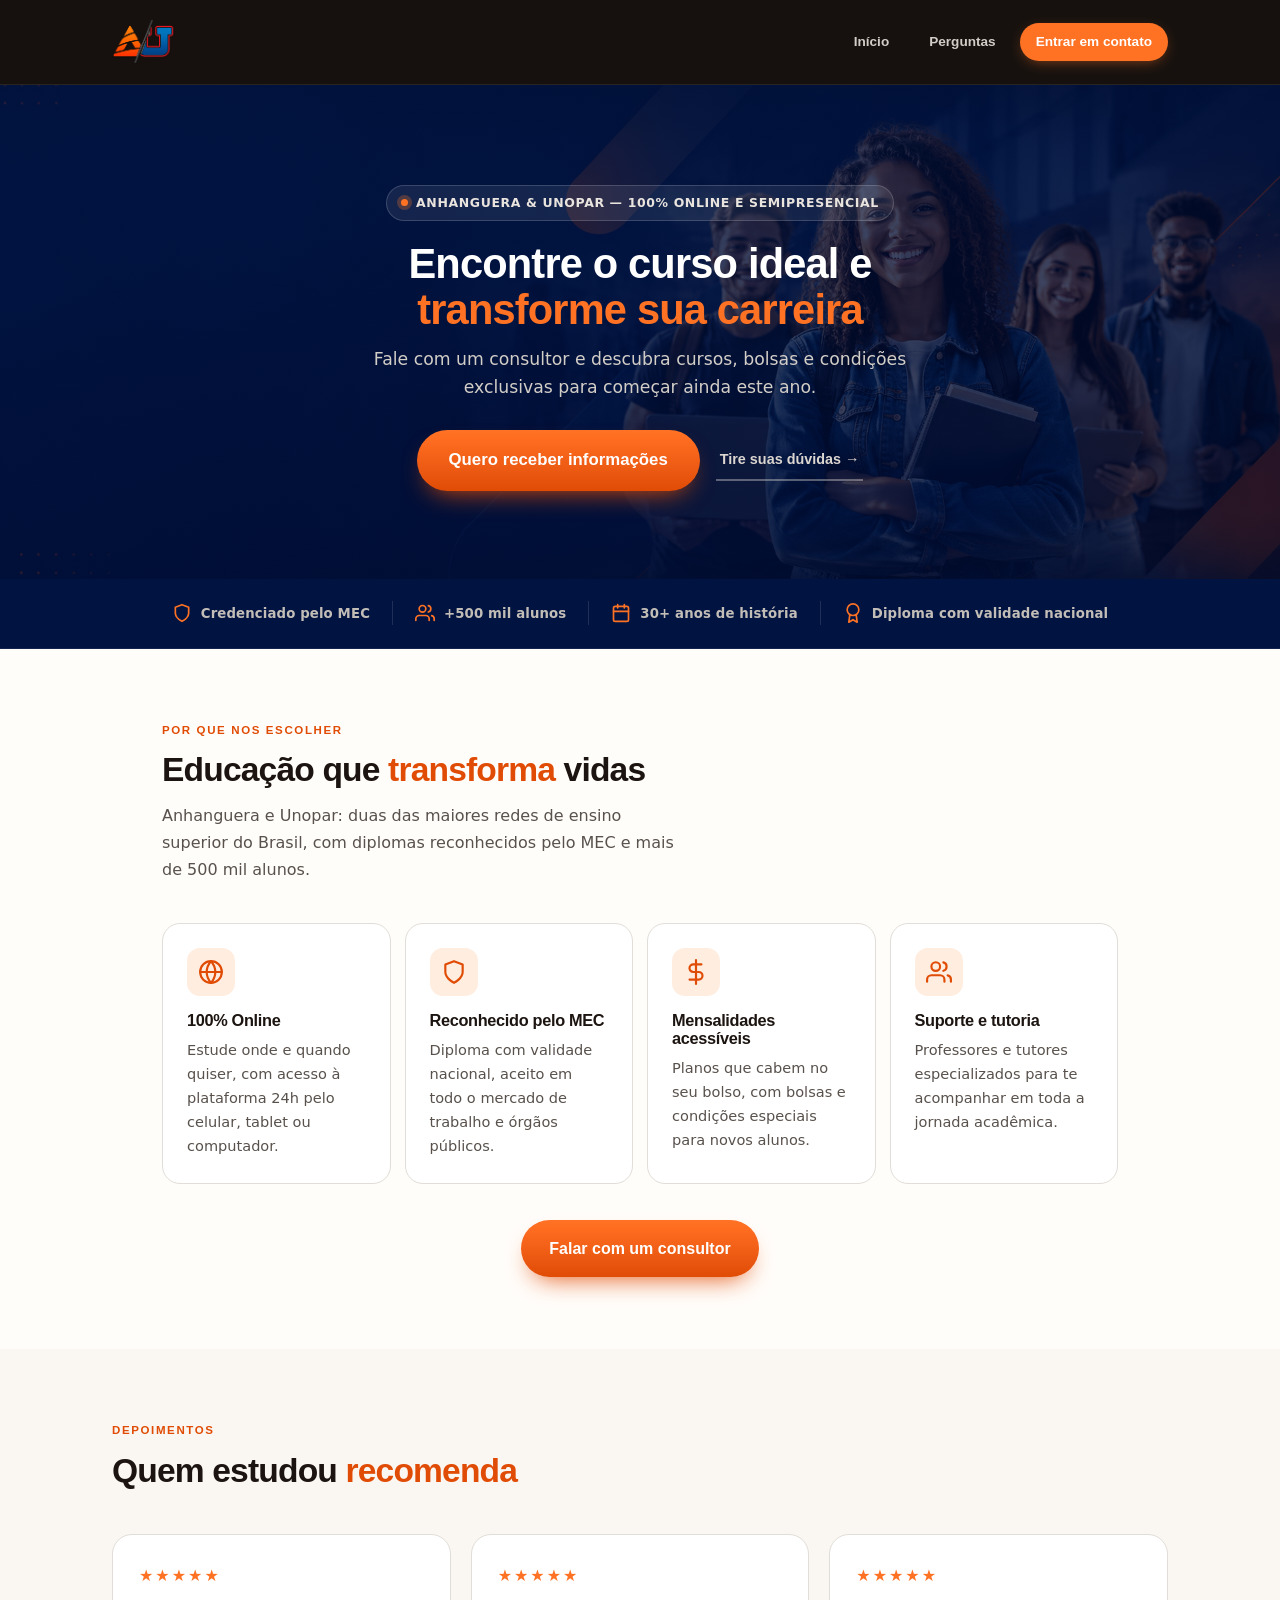
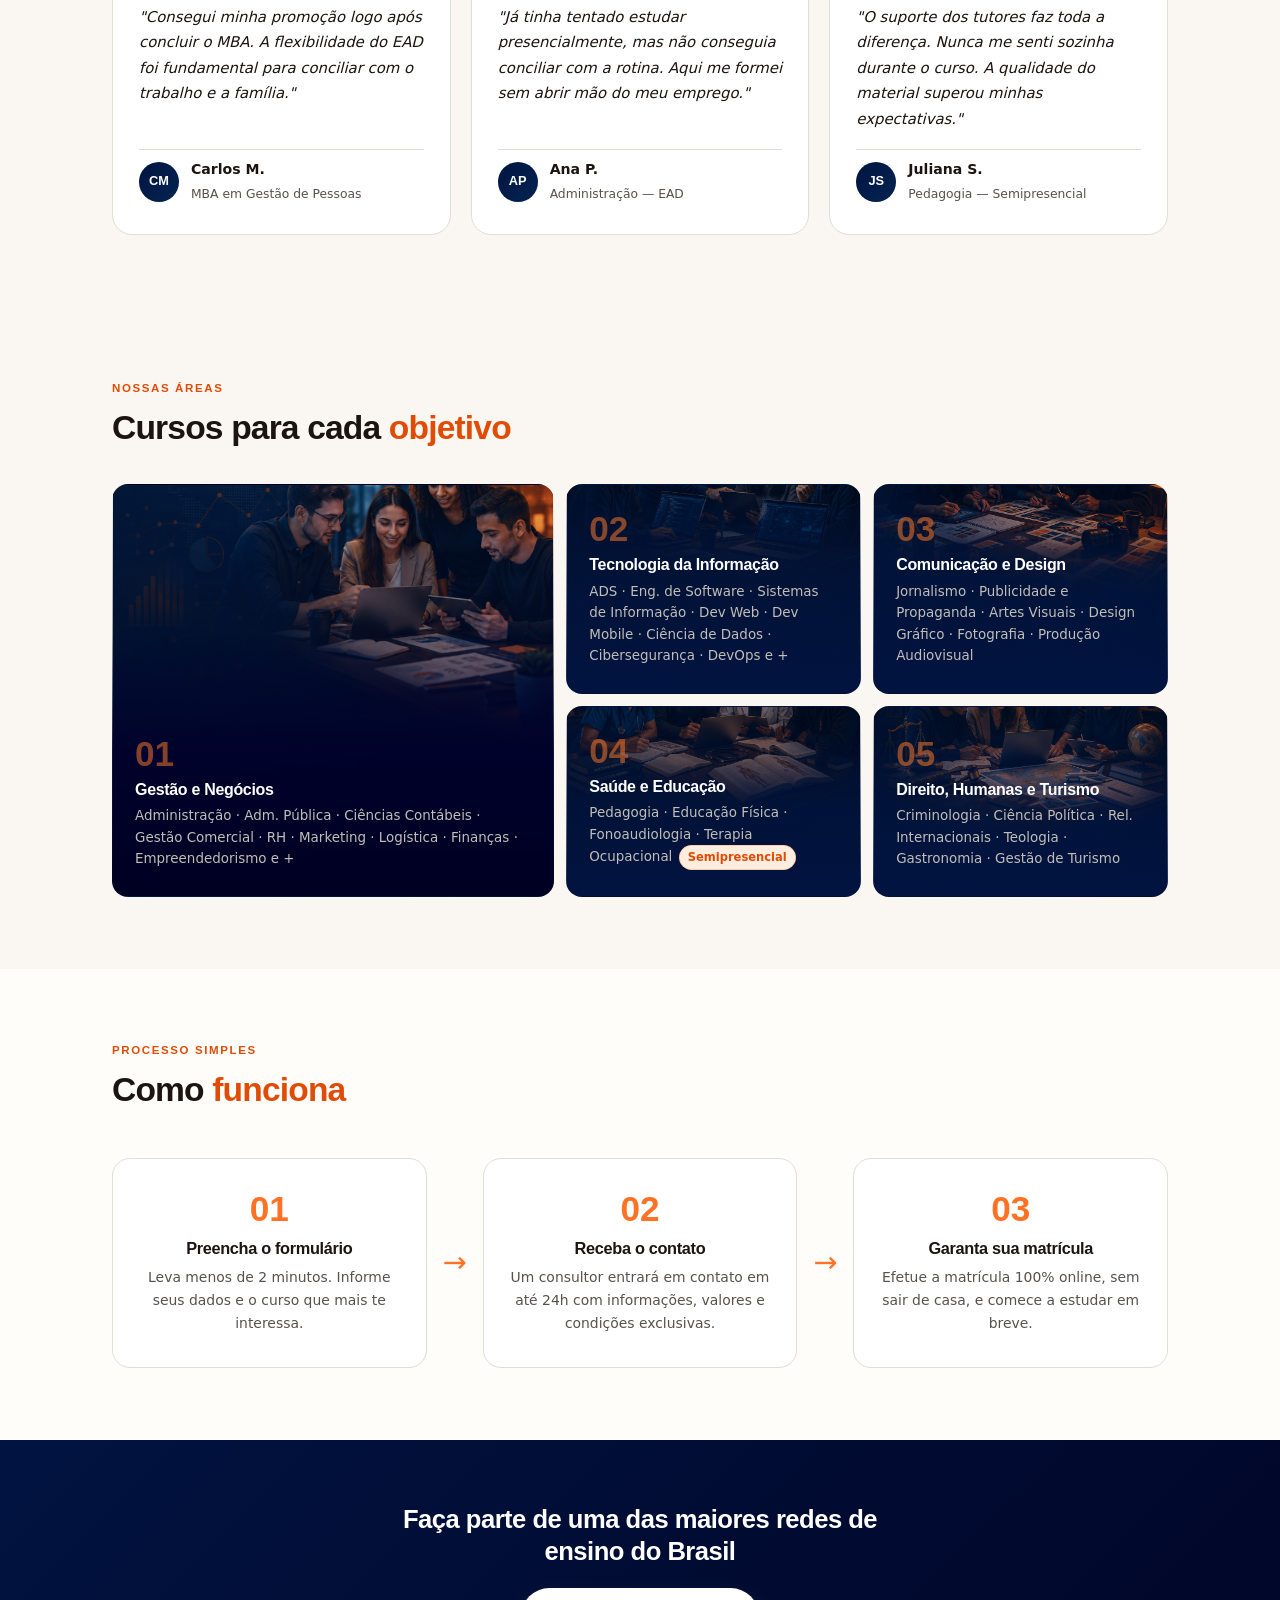
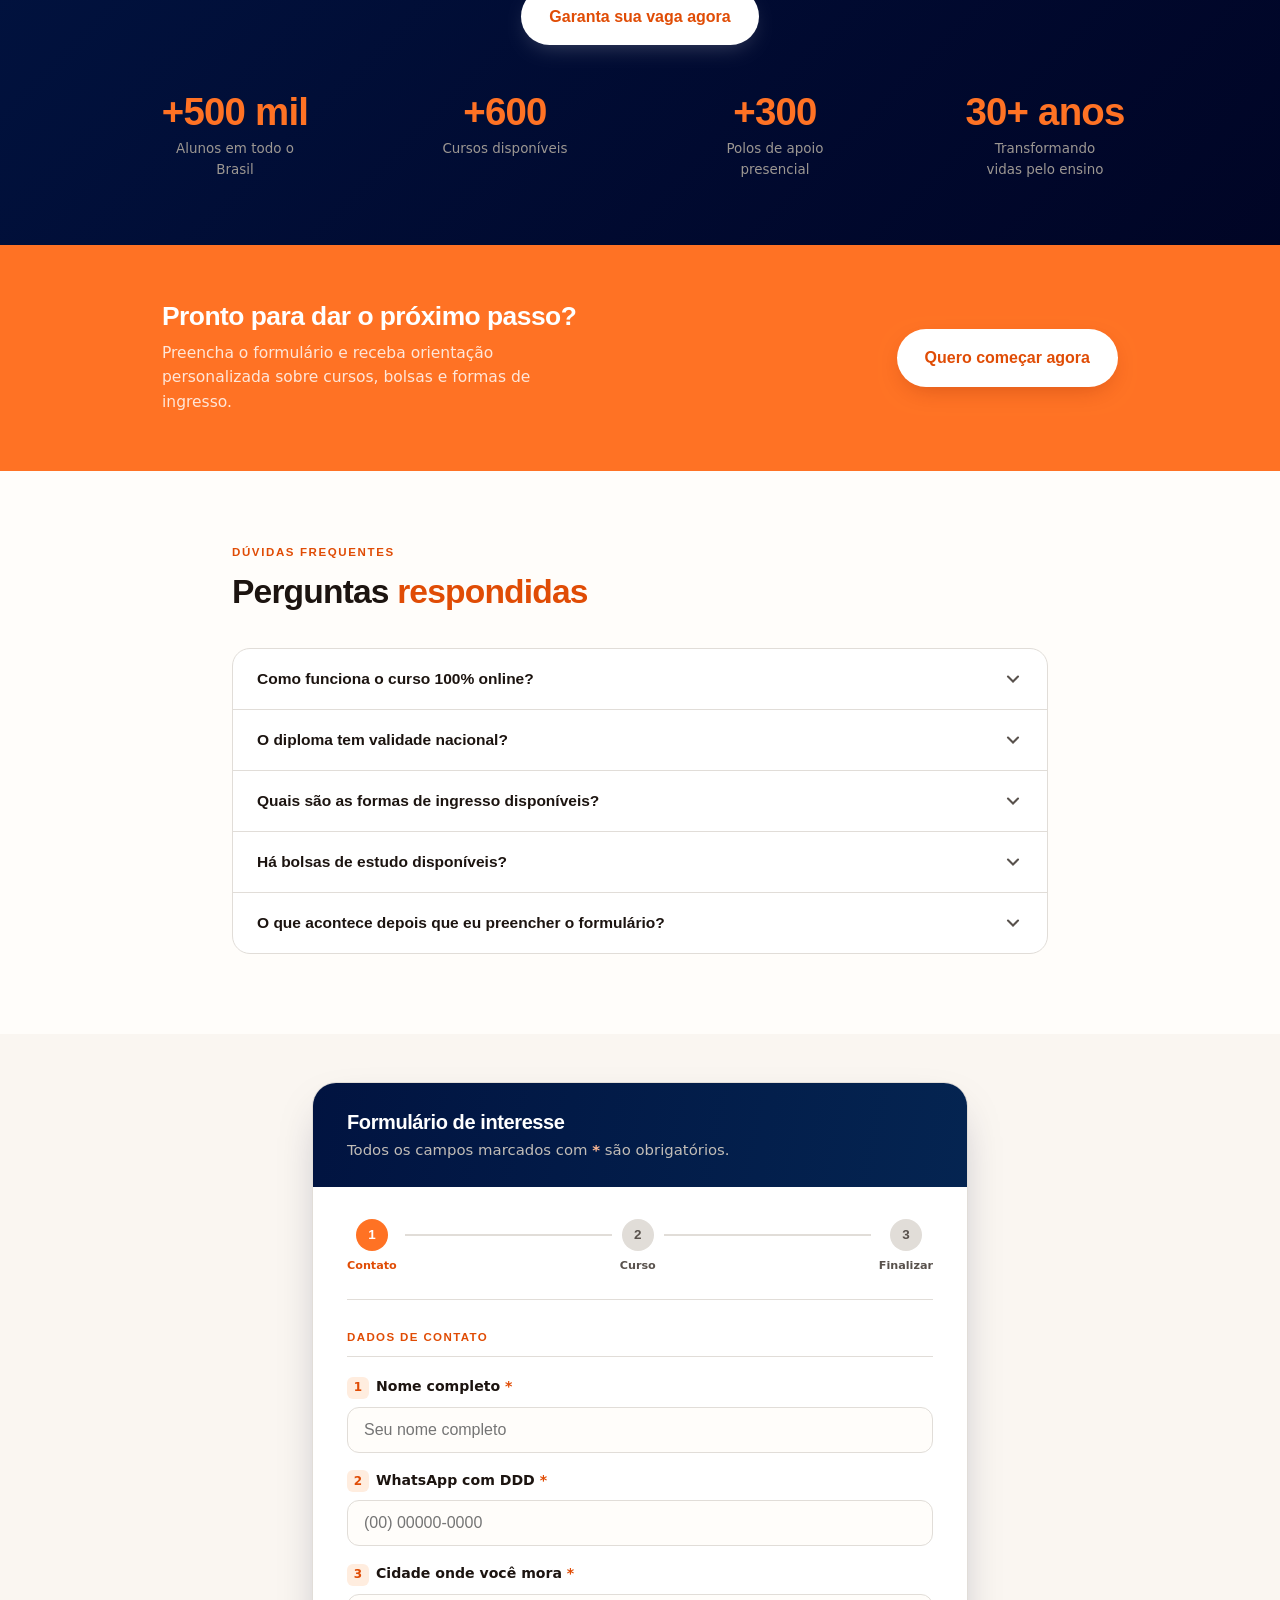
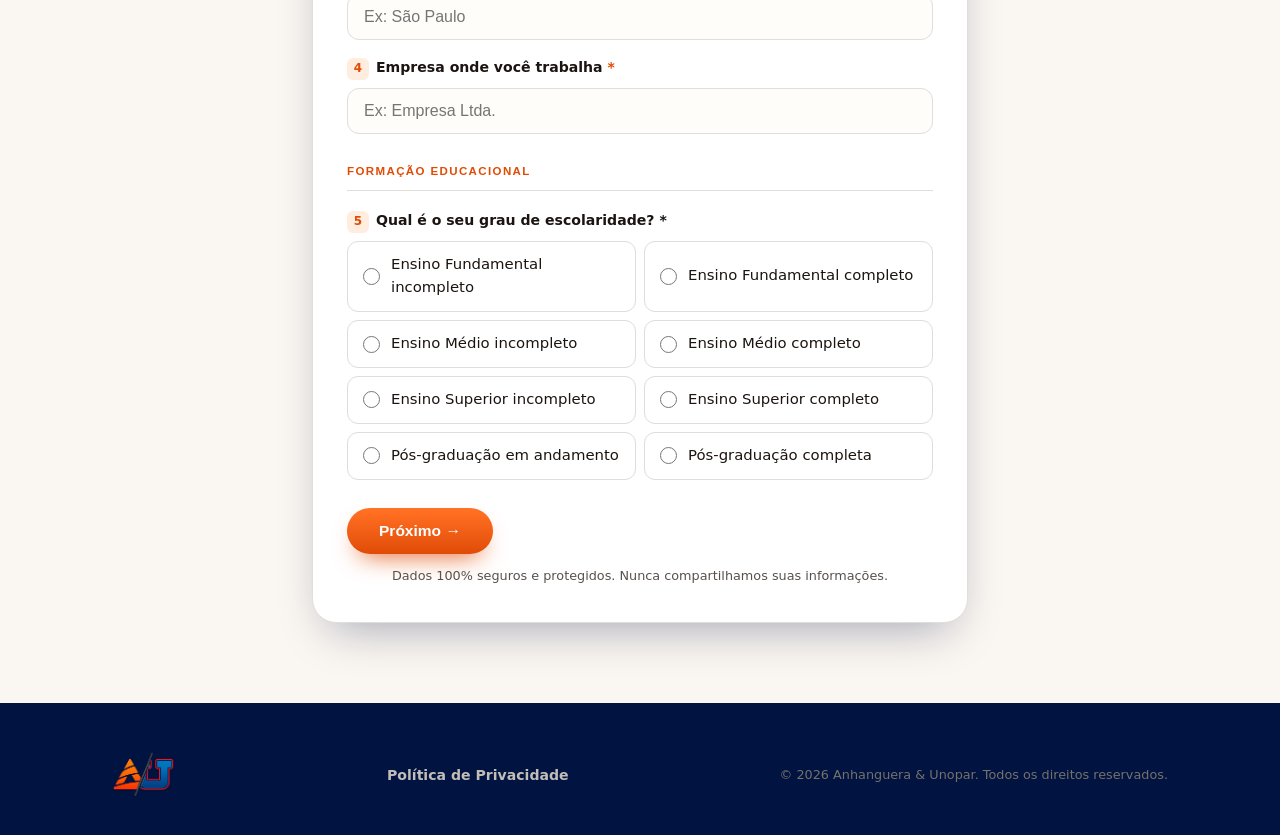
==== commit 431355ea: "Ajustes de css" ====
--- a/index.html
+++ b/index.html
@@ -28,7 +28,7 @@
       <img src="assets/logoo.png" alt="Anhanguera e Unopar" class="logo-img" />
     </a>
     <nav class="nav-links" id="navLinks">
-      <a href="#">Home</a>
+      <a href="#">Início</a>
       <a href="#faq">Perguntas</a>
       <a href="#contato">Entrar em contato</a>
     </nav>
@@ -174,25 +174,25 @@
         <p>Administração · Adm. Pública · Ciências Contábeis · Gestão Comercial · RH · Marketing · Logística · Finanças · Empreendedorismo e +</p>
       </div>
 
-      <div class="ct">
+      <div class="ct ct-img ct-tecnologia">
         <div class="ct-num">02</div>
         <h3>Tecnologia da Informação</h3>
         <p>ADS · Eng. de Software · Sistemas de Informação · Dev Web · Dev Mobile · Ciência de Dados · Cibersegurança · DevOps e +</p>
       </div>
 
-      <div class="ct">
+      <div class="ct ct-img ct-comunicacao">
         <div class="ct-num">03</div>
         <h3>Comunicação e Design</h3>
         <p>Jornalismo · Publicidade e Propaganda · Artes Visuais · Design Gráfico · Fotografia · Produção Audiovisual</p>
       </div>
 
-      <div class="ct">
+      <div class="ct ct-img ct-saude">
         <div class="ct-num">04</div>
         <h3>Saúde e Educação</h3>
         <p>Pedagogia · Educação Física · Fonoaudiologia · Terapia Ocupacional <span class="ct-badge">Semipresencial</span></p>
       </div>
 
-      <div class="ct">
+      <div class="ct ct-img ct-direito">
         <div class="ct-num">05</div>
         <h3>Direito, Humanas e Turismo</h3>
         <p>Criminologia · Ciência Política · Rel. Internacionais · Teologia · Gastronomia · Gestão de Turismo</p>
--- a/style.css
+++ b/style.css
@@ -459,11 +459,15 @@
 }
 .ct-featured-img{
   background:
-    linear-gradient(to top, oklch(0.21 0.09 262 / 0.95) 0%, oklch(0.21 0.09 262 / 0.55) 55%, oklch(0.15 0.07 262 / 0.25) 100%),
+    linear-gradient(to top,
+      oklch(0.10 0.09 262 / 1.00)  0%,
+      oklch(0.13 0.09 262 / 0.92) 35%,
+      oklch(0.15 0.07 262 / 0.35) 65%,
+      transparent 100%),
     url('assets/gestao e negocios.png') center/cover no-repeat !important;
 }
-.ct-featured h3{color:#fff}
-.ct-featured p{color:oklch(0.72 0.01 70)}
+.ct-featured h3{color:#fff!important;font-size:1.2rem}
+.ct-featured p{color:oklch(0.80 0.01 70)!important;font-size:.84rem;line-height:1.6}
 .ct-featured .ct-num{color:oklch(0.70 0.175 47 / 0.55)}
 .ct-num{
   font-family:'Montserrat',sans-serif;
@@ -473,6 +477,37 @@
 }
 .ct h3{font-size:1rem;font-weight:700;color:var(--ink);margin-bottom:7px}
 .ct p{font-size:.84rem;color:var(--ink-soft);line-height:1.6}
+
+/* ── cards com imagem de fundo ── */
+.ct-img{
+  border-color:transparent;
+  display:flex;flex-direction:column;justify-content:flex-end;
+  min-height:180px;
+}
+.ct-img h3{color:#fff}
+.ct-img p{color:oklch(0.80 0.01 70)}
+.ct-img .ct-num{color:oklch(0.70 0.175 47 / 0.55)}
+.ct-tecnologia{
+  background:
+    linear-gradient(to top,oklch(0.21 0.09 262/.95) 0%,oklch(0.21 0.09 262/.50) 55%,oklch(0.15 0.07 262/.15) 100%),
+    url('assets/tecnologia.png') center/cover no-repeat;
+}
+.ct-comunicacao{
+  background:
+    linear-gradient(to top,oklch(0.21 0.09 262/.95) 0%,oklch(0.21 0.09 262/.50) 55%,oklch(0.15 0.07 262/.15) 100%),
+    url('assets/comunicacao e design.png') center/cover no-repeat;
+}
+.ct-saude{
+  background:
+    linear-gradient(to top,oklch(0.21 0.09 262/.95) 0%,oklch(0.21 0.09 262/.50) 55%,oklch(0.15 0.07 262/.15) 100%),
+    url('assets/saude e educacao.png') center/cover no-repeat;
+}
+.ct-direito{
+  background:
+    linear-gradient(to top,oklch(0.21 0.09 262/.95) 0%,oklch(0.21 0.09 262/.50) 55%,oklch(0.15 0.07 262/.15) 100%),
+    url('assets/direito humanas e turismo.png') center/cover no-repeat;
+}
+
 .ct-badge{
   display:inline-block;
   font-size:.72rem;font-weight:700;
